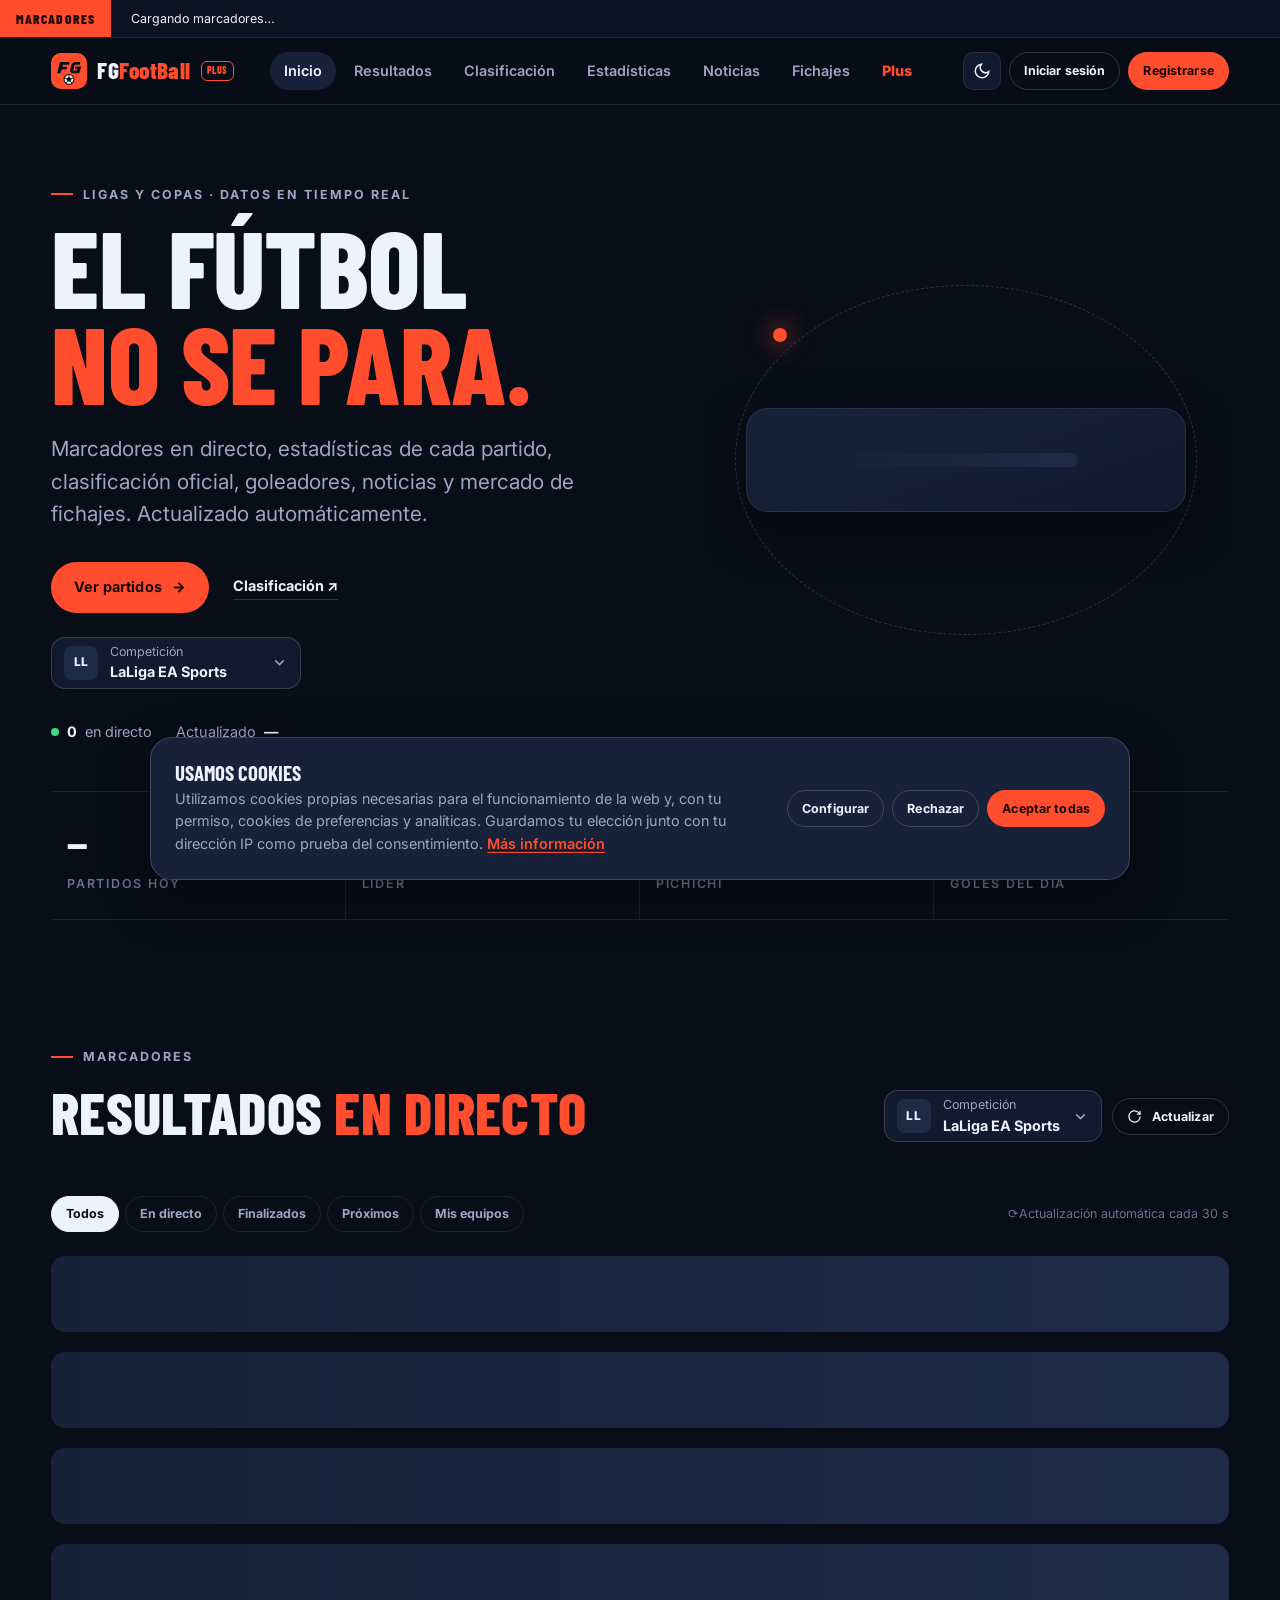
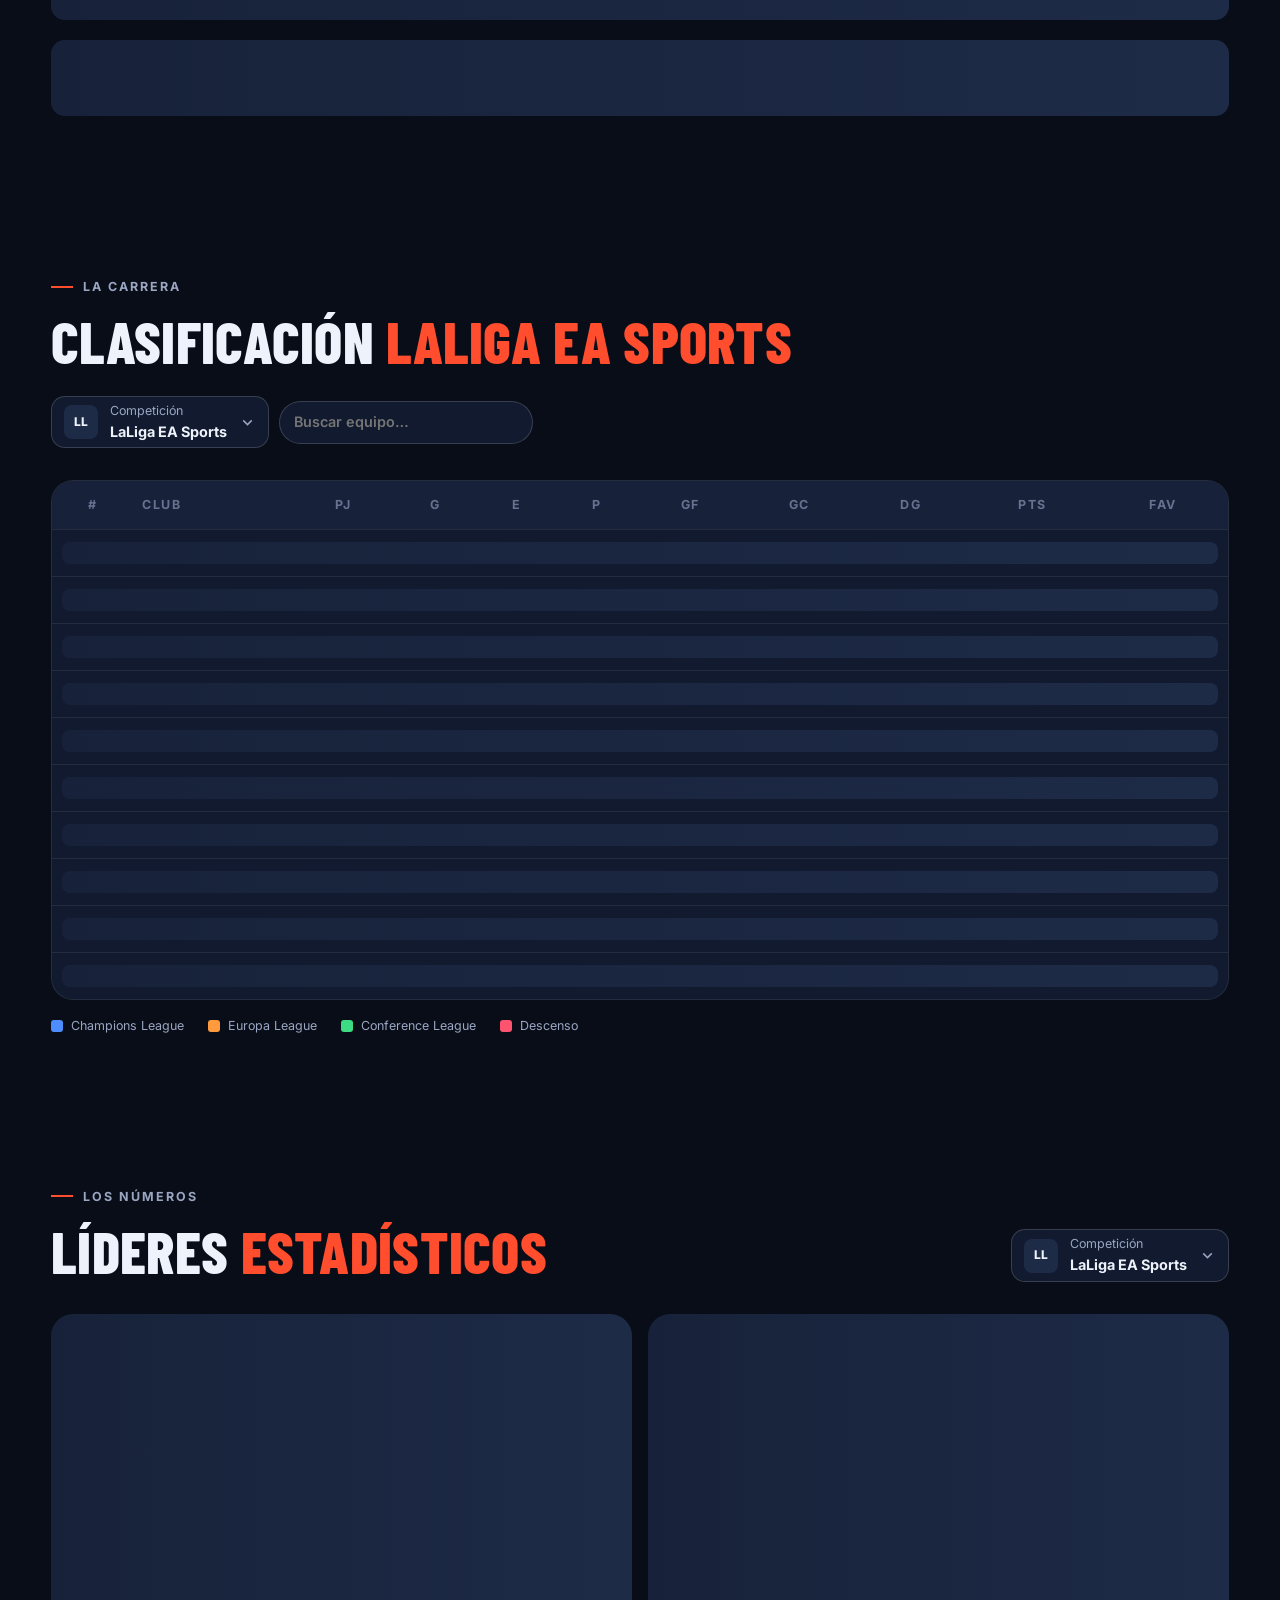
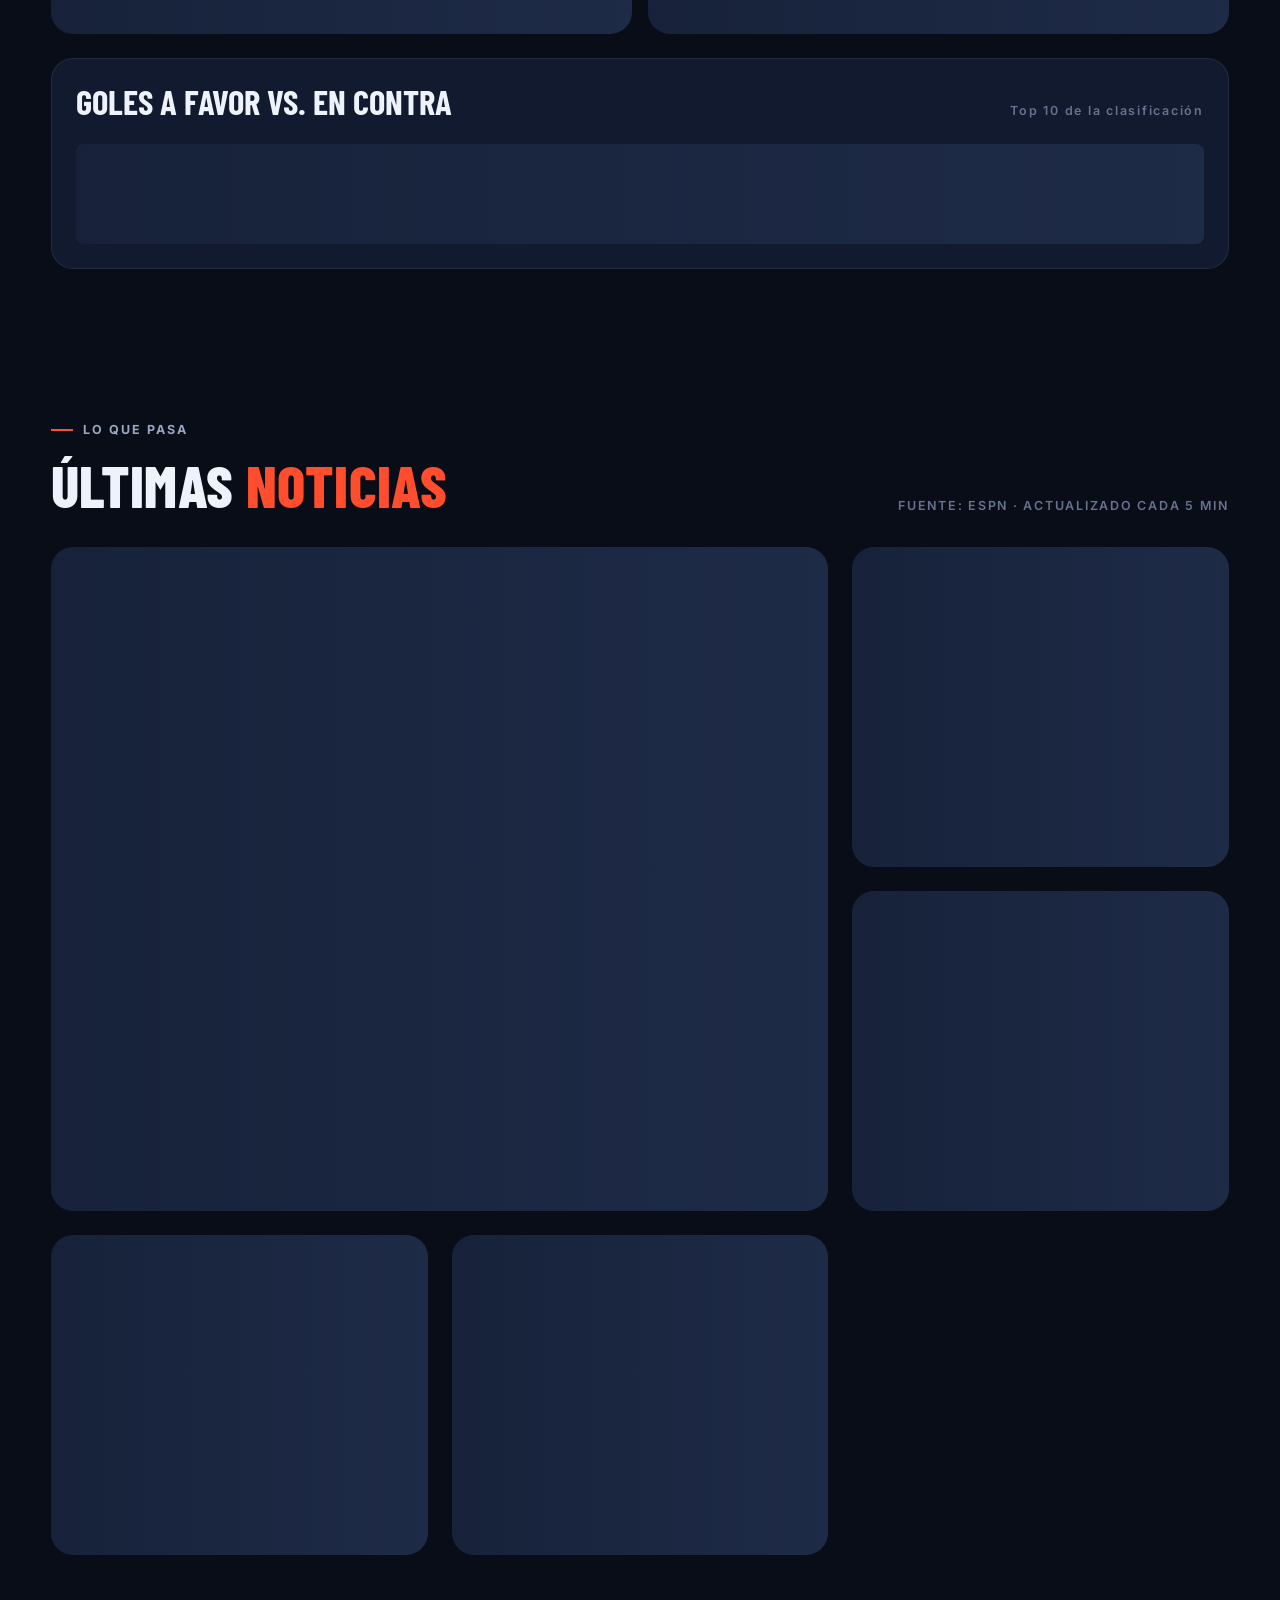
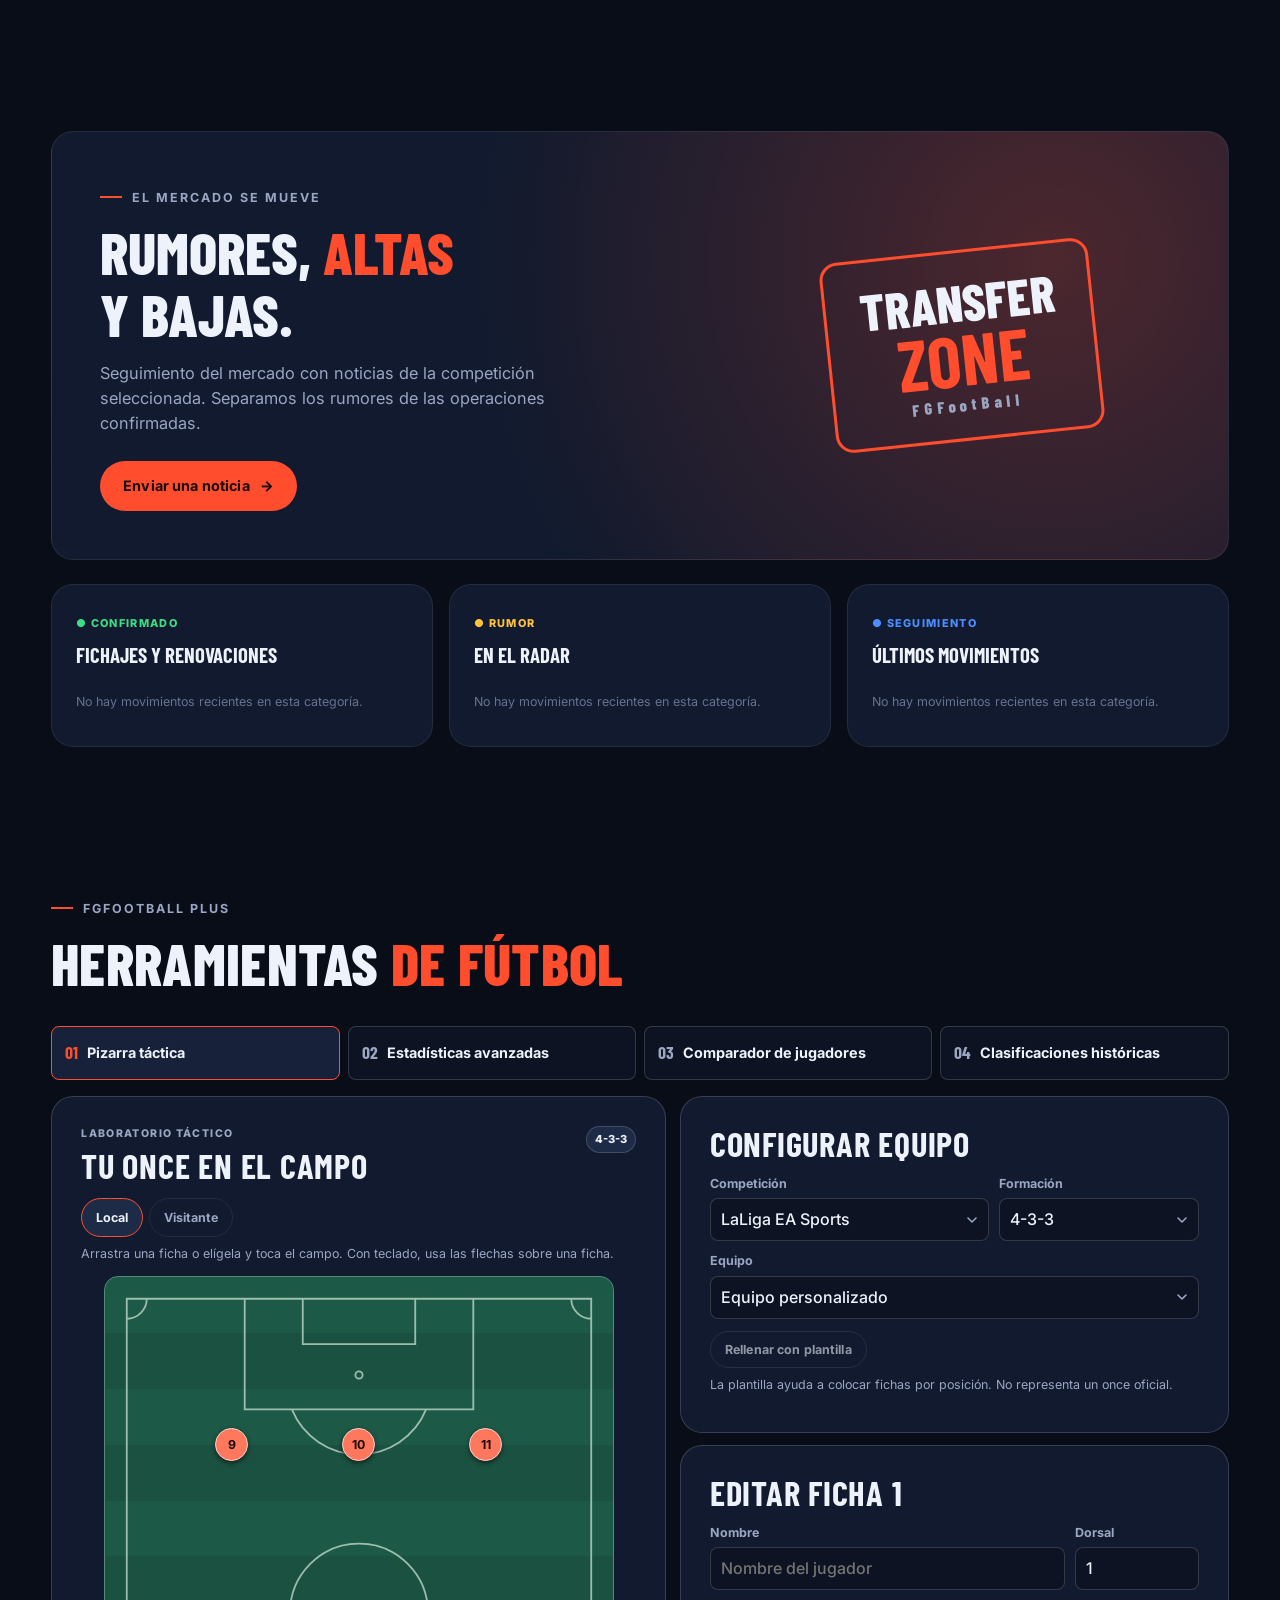
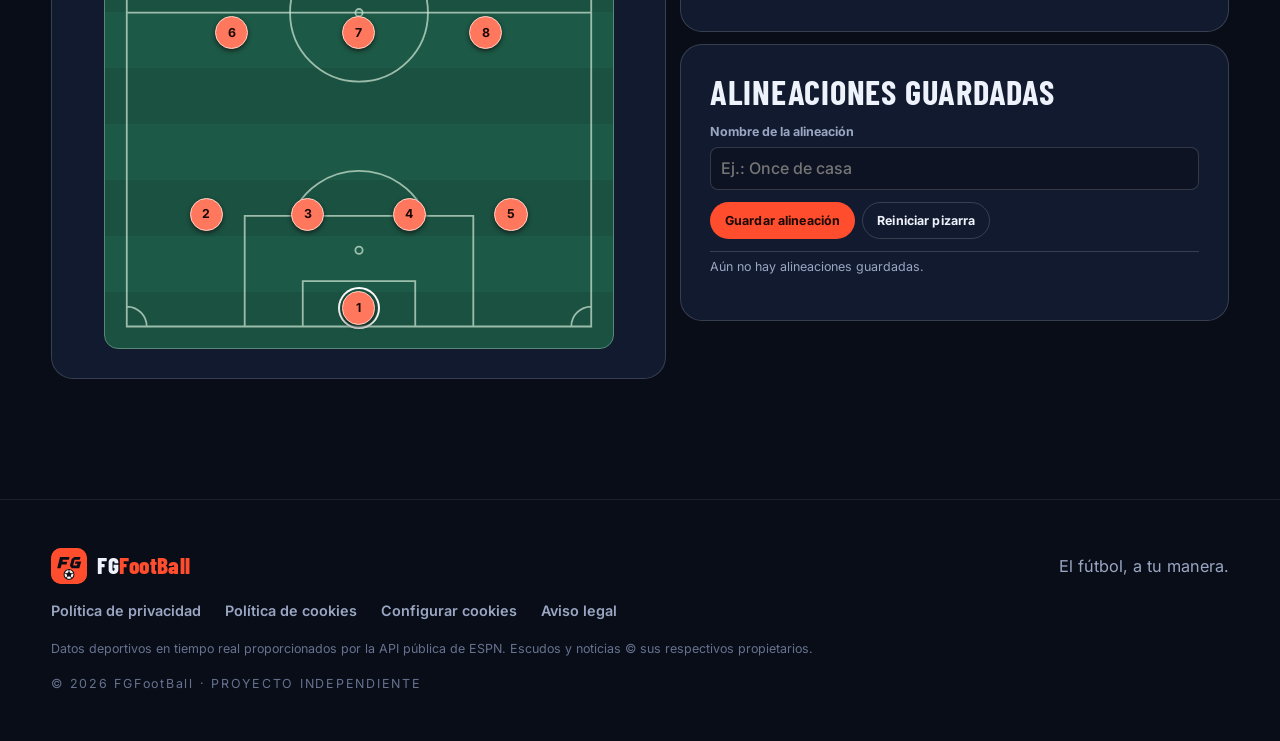
==== index.html @ 45f99051 "Add files via upload" ====
<!DOCTYPE html>
<html lang="es" data-theme="dark">
<head>
  <meta charset="utf-8">
  <meta name="viewport" content="width=device-width, initial-scale=1">
  <meta name="theme-color" content="#090d18">
  <title>FGFootBall Plus | Fútbol en directo</title>
  <meta name="description" content="FGFootBall: resultados, clasificaciones, estadísticas, noticias y fichajes de las principales competiciones de fútbol.">
  <link rel="icon" type="image/svg+xml" href="fgfootball.svg">
  <link rel="preconnect" href="https://fonts.googleapis.com">
  <link rel="preconnect" href="https://fonts.gstatic.com" crossorigin>
  <link href="https://fonts.googleapis.com/css2?family=Barlow+Condensed:wght@600;700;800&family=Inter:wght@400;500;600;700;800&display=swap" rel="stylesheet">
  <link rel="stylesheet" href="css/styles.css">
  <link rel="stylesheet" href="css/plus.css">
</head>
<body>
  <a class="skip-link" href="#contenido">Saltar al contenido</a>

  <!-- Ticker de partidos en directo -->
  <div class="ticker" id="ticker" aria-label="Marcadores en directo">
    <div class="ticker-label"><span class="live-dot" id="tickerDot" hidden></span><span id="tickerStatus">MARCADORES</span></div>
    <div class="ticker-track" id="tickerTrack"><span class="ticker-empty">Cargando marcadores…</span></div>
  </div>

  <header class="header" id="header">
    <a class="brand" href="#inicio" aria-label="FGFootBall Plus: inicio">
      <img class="brand-mark" src="fgfootball.svg" width="36" height="36" alt=""><span class="brand-word">FG<span>FootBall</span></span><span class="plus-badge">Plus</span>
    </a>
    <nav id="nav" class="nav" aria-label="Principal">
      <a class="active" href="#inicio">Inicio</a>
      <a href="#resultados">Resultados</a>
      <a href="#clasificacion">Clasificación</a>
      <a href="#estadisticas">Estadísticas</a>
      <a href="#noticias">Noticias</a>
      <a href="#fichajes">Fichajes</a>
      <a href="#plus" class="plus-nav">Plus</a>
    </nav>
    <div class="header-actions">
      <button class="icon-btn" id="themeToggle" aria-label="Cambiar tema" title="Cambiar tema">
        <svg viewBox="0 0 24 24" width="18" height="18" fill="none" stroke="currentColor" stroke-width="2"><path d="M21 12.8A9 9 0 1 1 11.2 3a7 7 0 0 0 9.8 9.8z"/></svg>
      </button>
      <div class="auth-slot" id="authSlot">
        <button class="btn ghost small" data-open="login">Iniciar sesión</button>
        <button class="btn primary small" data-open="register">Registrarse</button>
      </div>
      <button class="menu-toggle icon-btn" id="menuToggle" aria-label="Abrir menú" aria-expanded="false">
        <svg viewBox="0 0 24 24" width="20" height="20" fill="none" stroke="currentColor" stroke-width="2"><path d="M3 6h18M3 12h18M3 18h18"/></svg>
      </button>
    </div>
  </header>

  <main id="contenido">
    <!-- HERO -->
    <section class="hero" id="inicio">
      <div class="hero-copy">
        <div class="eyebrow"><i></i> LIGAS Y COPAS · DATOS EN TIEMPO REAL</div>
        <h1>EL FÚTBOL<br><em>NO SE PARA.</em></h1>
        <p>Marcadores en directo, estadísticas de cada partido, clasificación oficial, goleadores, noticias y mercado de fichajes. Actualizado automáticamente.</p>
        <div class="hero-actions">
          <a class="btn primary" href="#resultados">Ver partidos <b>→</b></a>
          <a class="text-link" href="#clasificacion">Clasificación <span>↗</span></a>
        </div>
        <button type="button" class="fg-choice fg-choice-hero" data-competition-picker aria-haspopup="dialog" aria-controls="fgPicker">Cambiar competición</button>
        <div class="hero-meta" id="heroMeta">
          <span><span class="live-dot"></span> <b id="liveCount">0</b> en directo</span>
          <span>Actualizado <b id="lastUpdate">—</b></span>
        </div>
      </div>
      <div class="hero-visual" id="heroMatch" aria-live="polite">
        <div class="hero-orbit"></div>
        <div class="hero-card skeleton-block">
          <div class="sk sk-line w40"></div>
          <div class="sk sk-circle"></div>
          <div class="sk sk-line w60"></div>
        </div>
      </div>
      <div class="hero-stats">
        <div><strong id="kpiMatches">—</strong><span>PARTIDOS HOY</span></div>
        <div><strong id="kpiLeader">—</strong><span>LÍDER</span></div>
        <div><strong id="kpiScorer">—</strong><span>PICHICHI</span></div>
        <div><strong id="kpiGoals">—</strong><span>GOLES DEL DÍA</span></div>
      </div>
    </section>

    <!-- RESULTADOS -->
    <section class="section" id="resultados">
      <div class="section-head">
        <div>
          <div class="eyebrow"><i></i> MARCADORES</div>
          <h2>RESULTADOS <em>EN DIRECTO</em></h2>
        </div>
        <div class="section-tools">
          <button type="button" class="fg-choice" data-competition-picker aria-haspopup="dialog" aria-controls="fgPicker">Cambiar competición</button>
          <button class="btn ghost small" id="refreshBtn" aria-label="Actualizar ahora">
            <svg viewBox="0 0 24 24" width="15" height="15" fill="none" stroke="currentColor" stroke-width="2"><path d="M21 12a9 9 0 1 1-3-6.7L21 8"/><path d="M21 3v5h-5"/></svg>
            Actualizar
          </button>
        </div>
      </div>

      <div class="date-strip" id="dateStrip" role="tablist" aria-label="Fechas"></div>

      <div class="filter-row">
        <div class="chips" id="statusChips" role="group" aria-label="Filtrar por estado">
          <button class="chip active" data-filter="all">Todos</button>
          <button class="chip" data-filter="in">En directo</button>
          <button class="chip" data-filter="post">Finalizados</button>
          <button class="chip" data-filter="pre">Próximos</button>
          <button class="chip" data-filter="fav">Mis equipos</button>
        </div>
        <span class="refresh-note" id="refreshNote">Actualización automática cada 30 s</span>
      </div>

      <div class="score-list" id="scoreList" aria-live="polite"></div>
    </section>

    <!-- CLASIFICACIÓN -->
    <section class="section table-section" id="clasificacion">
      <div class="section-head">
        <div>
          <div class="eyebrow"><i></i> LA CARRERA</div>
          <h2><span id="standingsKind">CLASIFICACIÓN</span> <em id="standingsTitle">LALIGA</em></h2>
        </div>
        <div class="section-tools">
          <button type="button" class="fg-choice" data-competition-picker aria-haspopup="dialog" aria-controls="fgPicker">Cambiar competición</button>
          <input class="search-input" id="teamSearch" type="search" placeholder="Buscar equipo…" aria-label="Buscar equipo">
        </div>
      </div>
      <div class="table-wrap" id="standingsWrap">
        <table class="standings" id="standingsTable">
          <thead>
            <tr>
              <th data-sort="rank">#</th>
              <th class="left">CLUB</th>
              <th data-sort="gamesPlayed">PJ</th>
              <th data-sort="wins">G</th>
              <th data-sort="ties">E</th>
              <th data-sort="losses">P</th>
              <th data-sort="pointsFor" class="hide-sm">GF</th>
              <th data-sort="pointsAgainst" class="hide-sm">GC</th>
              <th data-sort="pointDifferential">DG</th>
              <th data-sort="points">PTS</th>
              <th class="hide-sm">FAV</th>
            </tr>
          </thead>
          <tbody id="standingsBody"></tbody>
        </table>
      </div>
      <div id="cupRounds" class="fg-rounds" hidden></div>
      <div class="legend" id="standingsLegend">
        <span><i class="zone-ucl"></i> Champions League</span>
        <span><i class="zone-uel"></i> Europa League</span>
        <span><i class="zone-uecl"></i> Conference League</span>
        <span><i class="zone-rel"></i> Descenso</span>
      </div>
    </section>

    <!-- ESTADÍSTICAS -->
    <section class="section" id="estadisticas">
      <div class="section-head">
        <div>
          <div class="eyebrow"><i></i> LOS NÚMEROS</div>
          <h2>LÍDERES <em>ESTADÍSTICOS</em></h2>
        </div>
        <button type="button" class="fg-choice" data-competition-picker aria-haspopup="dialog" aria-controls="fgPicker">Cambiar competición</button>
      </div>
      <div class="leaders-grid" id="leadersGrid"></div>
      <div class="chart-card">
        <div class="chart-head">
          <h3>Goles a favor vs. en contra</h3>
          <span class="section-note" id="chartNote">TOP 10 DE LA CLASIFICACIÓN</span>
        </div>
        <div class="bar-chart" id="goalsChart"></div>
      </div>
    </section>

    <!-- NOTICIAS -->
    <section class="section" id="noticias">
      <div class="section-head">
        <div>
          <div class="eyebrow"><i></i> LO QUE PASA</div>
          <h2>ÚLTIMAS <em>NOTICIAS</em></h2>
        </div>
        <span class="section-note">FUENTE: ESPN · ACTUALIZADO CADA 5 MIN</span>
      </div>
      <div class="news-grid" id="newsGrid"></div>
      <div class="center"><button class="btn ghost" id="moreNews">Cargar más noticias</button></div>
    </section>

    <!-- FICHAJES -->
    <section class="section transfers-section" id="fichajes">
      <div class="transfer-panel">
        <div>
          <div class="eyebrow"><i></i> EL MERCADO SE MUEVE</div>
          <h2>RUMORES, <em>ALTAS</em><br>Y BAJAS.</h2>
          <p>Seguimiento del mercado con noticias de la competición seleccionada. Separamos los rumores de las operaciones confirmadas.</p>
          <button class="btn primary" id="sendTipBtn">Enviar una noticia <b>→</b></button>
        </div>
        <div class="transfer-stamp">TRANSFER<br><strong>ZONE</strong><span>FGFootBall</span></div>
      </div>
      <div class="transfer-columns">
        <div><span class="tag confirmed">● CONFIRMADO</span><h3>Fichajes y renovaciones</h3><ul class="transfer-list" id="tConfirmed"></ul></div>
        <div><span class="tag rumour">● RUMOR</span><h3>En el radar</h3><ul class="transfer-list" id="tRumour"></ul></div>
        <div><span class="tag info">● SEGUIMIENTO</span><h3>Últimos movimientos</h3><ul class="transfer-list" id="tInfo"></ul></div>
      </div>
    </section>
    <section class="section" id="plus" aria-labelledby="plusTitle">
      <div class="section-head">
        <div><div class="eyebrow"><i></i> FGFOOTBALL PLUS</div><h2 id="plusTitle">HERRAMIENTAS <em>DE FÚTBOL</em></h2></div>
      </div>
      <div class="plus-tabs" role="tablist" aria-label="Herramientas Plus">
        <button type="button" class="plus-tab" id="plus-tab-board" role="tab" aria-selected="true" aria-controls="plus-board"><span aria-hidden="true">01</span>Pizarra táctica</button>
        <button type="button" class="plus-tab" id="plus-tab-stats" role="tab" aria-selected="false" aria-controls="plus-stats" tabindex="-1"><span aria-hidden="true">02</span>Estadísticas avanzadas</button>
        <button type="button" class="plus-tab" id="plus-tab-compare" role="tab" aria-selected="false" aria-controls="plus-compare" tabindex="-1"><span aria-hidden="true">03</span>Comparador de jugadores</button>
        <button type="button" class="plus-tab" id="plus-tab-history" role="tab" aria-selected="false" aria-controls="plus-history" tabindex="-1"><span aria-hidden="true">04</span>Clasificaciones históricas</button>
      </div>
      <div class="plus-panel" id="plus-board" role="tabpanel" aria-labelledby="plus-tab-board"></div>
      <div class="plus-panel" id="plus-stats" role="tabpanel" aria-labelledby="plus-tab-stats" hidden></div>
      <div class="plus-panel" id="plus-compare" role="tabpanel" aria-labelledby="plus-tab-compare" hidden></div>
      <div class="plus-panel" id="plus-history" role="tabpanel" aria-labelledby="plus-tab-history" hidden></div>
    </section>
  </main>

  <footer class="footer">
    <div class="footer-top">
      <a class="brand" href="#inicio" aria-label="FGFootBall inicio"><img class="brand-mark" src="fgfootball.svg" width="36" height="36" alt=""><span class="brand-word">FG<span>FootBall</span></span></a>
      <p>El fútbol, a tu manera.</p>
    </div>
    <div class="footer-links">
      <button class="link-btn" data-open="privacy">Política de privacidad</button>
      <button class="link-btn" data-open="cookiePolicy">Política de cookies</button>
      <button class="link-btn" id="cookieSettingsLink">Configurar cookies</button>
      <button class="link-btn" data-open="legal">Aviso legal</button>
    </div>
    <p class="data-credit">Datos deportivos en tiempo real proporcionados por la API pública de ESPN. Escudos y noticias © sus respectivos propietarios.</p>
    <span class="copyright">© <span id="year">2026</span> FGFootBall · PROYECTO INDEPENDIENTE</span>
  </footer>

  <!-- ===================== MODALES ===================== -->
  <div class="overlay" id="overlay" hidden></div>

  <!-- Iniciar sesión -->
  <dialog class="modal" id="modal-login" aria-labelledby="loginTitle">
    <button class="modal-close" data-close aria-label="Cerrar">×</button>
    <div class="modal-head">
      <img class="brand-mark" src="fgfootball.svg" width="36" height="36" alt="">
      <h2 id="loginTitle">Bienvenido de nuevo</h2>
      <p>Inicia sesión para guardar tus equipos favoritos y recibir avisos de goles.</p>
    </div>
    <form id="loginForm" class="form" novalidate>
      <label class="field">
        <span>Correo electrónico</span>
        <input type="email" name="email" autocomplete="email" required placeholder="tu@correo.com">
        <small class="err"></small>
      </label>
      <label class="field">
        <span>Contraseña</span>
        <div class="pw-wrap">
          <input type="password" name="password" autocomplete="current-password" required placeholder="••••••••">
          <button type="button" class="pw-toggle" aria-label="Mostrar contraseña">Ver</button>
        </div>
        <small class="err"></small>
      </label>
      <div class="form-row">
        <label class="check"><input type="checkbox" name="remember" checked> Recordarme</label>
        <button type="button" class="link-btn" data-open="forgot">¿Olvidaste tu contraseña?</button>
      </div>
      <p class="form-error" role="alert"></p>
      <button class="btn primary block" type="submit">Iniciar sesión <b>→</b></button>
      <p class="switch">¿No tienes cuenta? <button type="button" class="link-btn" data-open="register">Regístrate gratis</button></p>
    </form>
  </dialog>

  <!-- Registro -->
  <dialog class="modal" id="modal-register" aria-labelledby="registerTitle">
    <button class="modal-close" data-close aria-label="Cerrar">×</button>
    <div class="modal-head">
      <img class="brand-mark" src="fgfootball.svg" width="36" height="36" alt="">
      <h2 id="registerTitle">Crea tu cuenta</h2>
      <p>Únete a FGFootBall en menos de un minuto.</p>
    </div>
    <form id="registerForm" class="form" novalidate>
      <div class="grid-2">
        <label class="field">
          <span>Nombre</span>
          <input type="text" name="name" autocomplete="given-name" required minlength="2" placeholder="Tu nombre">
          <small class="err"></small>
        </label>
        <label class="field">
          <span>Usuario</span>
          <input type="text" name="username" autocomplete="username" required pattern="[a-zA-Z0-9_]{3,20}" placeholder="aficion_9">
          <small class="err"></small>
        </label>
      </div>
      <label class="field">
        <span>Correo electrónico</span>
        <input type="email" name="email" autocomplete="email" required placeholder="tu@correo.com">
        <small class="err"></small>
      </label>
      <label class="field">
        <span>Contraseña</span>
        <div class="pw-wrap">
          <input type="password" name="password" autocomplete="new-password" required minlength="8" placeholder="Mínimo 8 caracteres">
          <button type="button" class="pw-toggle" aria-label="Mostrar contraseña">Ver</button>
        </div>
        <div class="pw-meter" aria-hidden="true"><i></i></div>
        <small class="pw-hint">Usa mayúsculas, números y símbolos.</small>
        <small class="err"></small>
      </label>
      <label class="field">
        <span>Repetir contraseña</span>
        <input type="password" name="password2" autocomplete="new-password" required placeholder="Repite la contraseña">
        <small class="err"></small>
      </label>
      <button type="button" id="registerTeam" class="fg-choice fg-team-choice" data-team-picker aria-haspopup="dialog" aria-controls="fgPicker">Elegir equipo favorito</button>
      <input type="hidden" name="team">
      <input type="hidden" name="teamLeague">
      <label class="check"><input type="checkbox" name="terms" required> Acepto el <button type="button" class="link-btn" data-open="legal">aviso legal</button> y la <button type="button" class="link-btn" data-open="privacy">política de privacidad</button></label>
      <label class="check"><input type="checkbox" name="newsletter"> Quiero recibir el boletín semanal</label>
      <p class="form-error" role="alert"></p>
      <button class="btn primary block" type="submit">Crear cuenta <b>→</b></button>
      <p class="switch">¿Ya tienes cuenta? <button type="button" class="link-btn" data-open="login">Inicia sesión</button></p>
    </form>
  </dialog>

  <!-- Recuperar contraseña -->
  <dialog class="modal" id="modal-forgot" aria-labelledby="forgotTitle">
    <button class="modal-close" data-close aria-label="Cerrar">×</button>
    <div class="modal-head">
      <h2 id="forgotTitle">Restablecer contraseña</h2>
      <p>Introduce tu correo y tu usuario para crear una nueva contraseña.</p>
    </div>
    <form id="forgotForm" class="form" novalidate>
      <label class="field"><span>Correo electrónico</span><input type="email" name="email" required><small class="err"></small></label>
      <label class="field"><span>Usuario</span><input type="text" name="username" required><small class="err"></small></label>
      <label class="field"><span>Nueva contraseña</span><input type="password" name="password" required minlength="8"><small class="err"></small></label>
      <p class="form-error" role="alert"></p>
      <button class="btn primary block" type="submit">Guardar nueva contraseña</button>
    </form>
  </dialog>

  <!-- Perfil -->
  <dialog class="modal" id="modal-profile" aria-labelledby="profileTitle">
    <button class="modal-close" data-close aria-label="Cerrar">×</button>
    <div class="modal-head">
      <div class="avatar big" id="profileAvatar">F</div>
      <h2 id="profileTitle">Mi perfil</h2>
      <p id="profileSince"></p>
    </div>
    <form id="profileForm" class="form" novalidate>
      <label class="field"><span>Nombre</span><input type="text" name="name" required minlength="2"><small class="err"></small></label>
      <button type="button" id="profileTeam" class="fg-choice fg-team-choice" data-team-picker aria-haspopup="dialog" aria-controls="fgPicker">Elegir equipo favorito</button>
      <input type="hidden" name="team">
      <input type="hidden" name="teamLeague">
      <label class="check"><input type="checkbox" name="notify"> Avisarme de los goles de mis equipos (notificaciones del navegador)</label>
      <label class="check"><input type="checkbox" name="newsletter"> Boletín semanal</label>
      <div class="fav-list" id="favList"></div>
      <p class="form-error" role="alert"></p>
      <div class="grid-2">
        <button class="btn primary block" type="submit">Guardar cambios</button>
        <button class="btn ghost block" type="button" id="logoutBtn">Cerrar sesión</button>
      </div>
      <button class="link-btn danger" type="button" id="deleteAccountBtn">Eliminar mi cuenta</button>
    </form>
  </dialog>

  <!-- Detalle del partido -->
  <dialog class="modal wide" id="modal-match" aria-labelledby="matchTitle">
    <button class="modal-close" data-close aria-label="Cerrar">×</button>
    <div id="matchContent"><div class="loader"></div></div>
  </dialog>

  <!-- Enviar noticia -->
  <dialog class="modal" id="modal-tip" aria-labelledby="tipTitle">
    <button class="modal-close" data-close aria-label="Cerrar">×</button>
    <div class="modal-head"><h2 id="tipTitle">Enviar una noticia</h2><p>¿Sabes algo del mercado? Cuéntanoslo.</p></div>
    <form id="tipForm" class="form" novalidate>
      <label class="field"><span>Titular</span><input type="text" name="title" required minlength="8" maxlength="120"><small class="err"></small></label>
      <label class="field"><span>Tipo</span>
        <select name="kind"><option value="rumor">Rumor</option><option value="confirmado">Confirmado</option><option value="renovacion">Renovación</option></select>
      </label>
      <label class="field"><span>Detalles y fuente</span><textarea name="body" rows="4" required minlength="20" maxlength="1000"></textarea><small class="err"></small></label>
      <p class="form-error" role="alert"></p>
      <button class="btn primary block" type="submit">Enviar <b>→</b></button>
    </form>
  </dialog>

  <!-- Configuración de cookies -->
  <dialog class="modal" id="modal-cookies" aria-labelledby="cookiesTitle">
    <button class="modal-close" data-close aria-label="Cerrar">×</button>
    <div class="modal-head"><h2 id="cookiesTitle">Preferencias de cookies</h2><p>Elige qué tipos de cookies y almacenamiento local nos permites usar. Puedes cambiarlo cuando quieras.</p></div>
    <form id="cookieForm" class="form">
      <div class="cookie-cat">
        <div><h4>Necesarias</h4><p>Imprescindibles para iniciar sesión, recordar tu consentimiento y la seguridad. No se pueden desactivar.</p></div>
        <label class="switch-toggle"><input type="checkbox" checked disabled><span></span></label>
      </div>
      <div class="cookie-cat">
        <div><h4>Preferencias</h4><p>Recuerdan el tema, la competición elegida y tus filtros.</p></div>
        <label class="switch-toggle"><input type="checkbox" name="preferences"><span></span></label>
      </div>
      <div class="cookie-cat">
        <div><h4>Analíticas</h4><p>Nos ayudan a entender cómo se usa la web de forma anónima.</p></div>
        <label class="switch-toggle"><input type="checkbox" name="analytics"><span></span></label>
      </div>
      <div class="cookie-cat">
        <div><h4>Marketing</h4><p>Permiten mostrar contenido y ofertas personalizadas.</p></div>
        <label class="switch-toggle"><input type="checkbox" name="marketing"><span></span></label>
      </div>
      <div class="grid-2">
        <button class="btn ghost block" type="button" id="cookieRejectAll">Rechazar opcionales</button>
        <button class="btn primary block" type="submit">Guardar preferencias</button>
      </div>
    </form>
  </dialog>

  <!-- Textos legales -->
  <dialog class="modal" id="modal-cookiePolicy" aria-labelledby="cpTitle">
    <button class="modal-close" data-close aria-label="Cerrar">×</button>
    <div class="legal-text">
      <h2 id="cpTitle">Política de cookies</h2>
      <p>FGFootBall utiliza cookies y tecnologías de almacenamiento local (localStorage y sessionStorage) para que la web funcione y, si lo autorizas, para recordar tus preferencias y analizar el uso.</p>
      <h4>Tipos que usamos</h4>
      <ul>
        <li><b>ff_consent</b> (necesaria): guarda tus preferencias de cookies durante 12 meses.</li>
        <li><b>ff_session</b> (necesaria): mantiene tu sesión iniciada.</li>
        <li><b>ff_users</b> (necesaria): datos de tu cuenta guardados en tu navegador.</li>
        <li><b>ff_prefs</b> (preferencias): tema visual, competición y filtros.</li>
        <li><b>ff_analytics</b> (analíticas): contador anónimo de visitas por sección.</li>
      </ul>
      <h4>Registro de tu consentimiento</h4>
      <p>Cuando aceptas, rechazas o configuras las cookies, guardamos en nuestro servidor un registro con la fecha y hora, tu elección, tu dirección IP, el navegador utilizado y un identificador anónimo. Lo hacemos para poder demostrar que nos diste (o negaste) tu consentimiento, como exige el art. 7.1 del RGPD. El registro se conserva durante 3 años y no se usa para ninguna otra finalidad.</p>
      <h4>Cómo gestionarlas</h4>
      <p>Puedes cambiar tu elección en cualquier momento desde «Configurar cookies» en el pie de página o borrar los datos desde la configuración de tu navegador.</p>
      <p>Base legal: art. 22.2 de la LSSI-CE y Reglamento (UE) 2016/679 (RGPD).</p>
    </div>
  </dialog>

  <dialog class="modal" id="modal-privacy" aria-labelledby="prTitle">
    <button class="modal-close" data-close aria-label="Cerrar">×</button>
    <div class="legal-text">
      <h2 id="prTitle">Política de privacidad</h2>
      <p><b>Responsable:</b> FGFootBall, proyecto independiente.</p>
      <p><b>Datos que tratamos:</b> nombre, usuario, correo electrónico, equipo favorito y preferencias. La contraseña nunca se guarda en claro: se almacena un hash PBKDF2-SHA256 con sal aleatoria.</p>
      <p><b>Registro de cookies:</b> al responder al aviso de cookies guardamos tu dirección IP, la fecha, tu elección y tu navegador en nuestro servidor, como prueba del consentimiento (base legal: obligación legal, art. 6.1.c y 7.1 RGPD). Plazo de conservación: 3 años. Puedes pedir su supresión escribiéndonos.</p>
      <p><b>Dónde se guardan las cuentas:</b> en esta versión, las cuentas se guardan únicamente en el almacenamiento local de tu navegador. No se envían a ningún servidor.</p>
      <p><b>Finalidad:</b> permitirte guardar favoritos, personalizar la web y enviar noticias.</p>
      <p><b>Derechos:</b> puedes acceder, rectificar o eliminar tus datos en cualquier momento desde «Mi perfil» → «Eliminar mi cuenta».</p>
    </div>
  </dialog>

  <dialog class="modal" id="modal-legal" aria-labelledby="lgTitle">
    <button class="modal-close" data-close aria-label="Cerrar">×</button>
    <div class="legal-text">
      <h2 id="lgTitle">Aviso legal</h2>
      <p>FGFootBall es un proyecto independiente sin relación oficial con LaLiga, la RFEF, la UEFA ni ningún club.</p>
      <p>Los datos deportivos proceden de la API pública de ESPN y pueden presentar retrasos. Las noticias enlazan a su fuente original.</p>
      <p>Los nombres, escudos y marcas pertenecen a sus respectivos propietarios y se muestran con fines informativos.</p>
    </div>
  </dialog>

  <dialog class="modal fg-picker" id="fgPicker" aria-labelledby="fgPickerTitle" aria-describedby="fgPickerHint">
    <div class="fg-picker-inner">
      <div class="fg-picker-head">
        <div class="eyebrow"><i></i> FGFootBall</div>
        <button class="modal-close" id="fgPickerClose" type="button" aria-label="Cerrar selector">×</button>
        <h2 id="fgPickerTitle">Elige competición</h2>
        <p id="fgPickerHint"></p>
        <button type="button" class="fg-picker-back" id="fgPickerBack" hidden>‹ Ver competiciones</button>
      </div>
      <label class="fg-picker-search">
        <svg aria-hidden="true" width="18" height="18" viewBox="0 0 24 24" fill="none" stroke="currentColor" stroke-width="2"><circle cx="11" cy="11" r="6"/><path d="m16 16 4 4"/></svg>
        <input type="search" id="fgPickerSearch" autocomplete="off" aria-label="Buscar competición" placeholder="Buscar competición…">
      </label>
      <div id="fgPickerOptions" class="fg-picker-options"></div>
    </div>
  </dialog>

  <!-- Banner de cookies -->
  <div class="cookie-banner" id="cookieBanner" role="dialog" aria-live="polite" aria-label="Aviso de cookies" hidden>
    <div class="cookie-text">
      <h3>Usamos cookies</h3>
      <p>Utilizamos cookies propias necesarias para el funcionamiento de la web y, con tu permiso, cookies de preferencias y analíticas. Guardamos tu elección junto con tu dirección IP como prueba del consentimiento. <button class="link-btn" data-open="cookiePolicy">Más información</button></p>
    </div>
    <div class="cookie-actions">
      <button class="btn ghost small" id="cookieConfigure">Configurar</button>
      <button class="btn ghost small" id="cookieReject">Rechazar</button>
      <button class="btn primary small" id="cookieAccept">Aceptar todas</button>
    </div>
  </div>

  <!-- Toasts -->
  <div class="toasts" id="toasts" aria-live="assertive"></div>

  <script>
    // URL del servidor que guarda los consentimientos (con IP) en un documento Word.
    // En GitHub Pages sustitúyelo por la dirección donde publiques server/consent_server.py,
    // por ejemplo: 'https://ferfootball-consent.onrender.com'
    window.FF_CONFIG = { consentApi: 'port/8000' };
  </script>
  <script src="js/utils.js"></script>
  <script src="js/competitions.js"></script>
  <script src="js/cookies.js"></script>
  <script src="js/auth.js"></script>
  <script src="js/api.js"></script>
  <script src="js/render.js"></script>
  <script src="js/app.js"></script>
  <script src="js/plus-api.js"></script>
  <script src="js/plus-board.js"></script>
  <script src="js/plus.js"></script>
<script data-pplx-inline-edit>
(function () {
  if (window === window.top) return;

  const allowedParentOrigins = ["https://www.perplexity.ai","https://perplexity.ai","https://testing.perplexity.ai","https://staging.perplexity.ai","https://*.preview.i.perplexity.ai","http://perplexity.localhost","http://localhost:1420","http://127.0.0.1:1420","http://localhost:3000","http://127.0.0.1:3000","http://localhost:5173","http://127.0.0.1:5173"];
  const MAX_FONT_BYTES = 500 * 1024;
  const MAX_TOTAL_FONT_BYTES = 2 * 1024 * 1024;
  const DEFAULT_LINE_HEIGHT = 16;
  let scrollForwarding = false;
  let scrollRaf = 0;
  let trustedTopOrigin = null;

  // Allow entries like "https://*.preview.i.perplexity.ai" — the wildcard
  // matches a single DNS label (no dots), so "https://*.foo" cannot stretch
  // across multiple labels.
  function matchesAllowedOrigin(origin) {
    if (!origin) return false;
    for (const entry of allowedParentOrigins) {
      if (!entry.includes("*")) {
        if (entry === origin) return true;
        continue;
      }
      const pattern = new RegExp(
        "^" +
          entry.replace(/[.+?^${}()|[\]\\]/g, "\\$&").replace(/\*/g, "[^.]+") +
          "$",
      );
      if (pattern.test(origin)) return true;
    }
    return false;
  }

  // Trust decision: when the sender is same-origin-visible (event.origin is a
  // real origin like https://www.perplexity.ai) we trust event.origin directly.
  // When event.origin is "null" (opaque broker srcdoc), we fall back to the
  // broker's stamped `parentOrigin` to identify the top window. The fallback
  // is claim-only — we rely on the browser's native `targetOrigin` enforcement
  // on the response path (see postToTrustedTop) to ensure replies can't be
  // delivered to anyone but the actual top window of that claimed origin.
  function getTrustedParentOrigin(event) {
    const forwardedParentOrigin =
      typeof event.data.parentOrigin === "string" ? event.data.parentOrigin : null;
    const parentOrigin = event.origin === "null" ? forwardedParentOrigin : event.origin;
    return matchesAllowedOrigin(parentOrigin) ? parentOrigin : null;
  }

  // All responses go to window.top with targetOrigin = the allowlisted origin.
  // An attacker that iframes us inside their own null-origin broker can claim
  // any parentOrigin they like, but the browser will drop the reply whenever
  // the real top's origin doesn't match — so the screenshot never leaves.
  function postToTrustedTop(message) {
    if (!trustedTopOrigin) return;
    try {
      window.top.postMessage(message, trustedTopOrigin);
    } catch (_error) {}
  }

  const PICK_CAPABILITIES = ["pick"];
  const PICK_CHAIN_LENGTH = 4;
  const PICK_MAX_TEXT_CHARS = 120;
  const PICK_MAX_HTML_CHARS = 300;

  function truncate(value, maxChars) {
    return value.length > maxChars ? value.slice(0, maxChars - 1) + "…" : value;
  }

  function isPickableElement(element) {
    return (
      element instanceof Element &&
      element !== document.documentElement &&
      element !== document.body
    );
  }

  function resolvePickTarget(x, y) {
    if (!Number.isFinite(x) || !Number.isFinite(y)) return null;
    const element = document.elementFromPoint(x, y);
    return isPickableElement(element) ? element.closest("svg") || element : null;
  }

  function pickLabel(element) {
    if (element.id) return element.localName + "#" + element.id;
    return [element.localName].concat(Array.from(element.classList).slice(0, 2)).join(".");
  }

  // Only attributes that help find the element in source. data-* values and URL
  // query strings or fragments can carry tokens.
  const PICK_ATTRIBUTES = new Set([
    "id",
    "class",
    "name",
    "type",
    "role",
    "alt",
    "aria-label",
    "href",
    "src",
  ]);

  function pickAttributeValue(attribute) {
    return attribute.name === "href" || attribute.name === "src"
      ? attribute.value.split(/[?#]/)[0]
      : attribute.value;
  }

  function describePickElement(element) {
    const chain = [];
    for (
      let current = element;
      isPickableElement(current) && chain.length < PICK_CHAIN_LENGTH;
      current = current.parentElement
    ) {
      chain.unshift(current);
    }
    const attributes = Array.from(element.attributes)
      .filter((attribute) => PICK_ATTRIBUTES.has(attribute.name))
      .map((attribute) => ` ${attribute.name}="${pickAttributeValue(attribute).replace(/"/g, "&quot;")}"`)
      .join("");
    const text = (element.innerText || element.textContent || "").replace(/\s+/g, " ").trim();
    return {
      chain: chain.map(pickLabel),
      html: truncate(`<${element.localName}${attributes}>`, PICK_MAX_HTML_CHARS),
      text: text ? truncate(text, PICK_MAX_TEXT_CHARS) : undefined,
    };
  }

  // Hover asks once per frame, and innerText on a large section forces layout,
  // so only the rect is re-read while the pointer stays on the same element.
  // Clicks ask for fresh details since the page may have changed the element.
  let lastPick = null;

  function describePickTarget(element, fresh) {
    if (fresh || lastPick?.element !== element) {
      lastPick = { element, details: describePickElement(element) };
    }
    const rect = element.getBoundingClientRect();
    return {
      rect: { x: rect.left, y: rect.top, width: rect.width, height: rect.height },
      ...lastPick.details,
    };
  }

  function inlineAll(original, clone) {
    if (original.nodeType !== 1 || clone.nodeType !== 1) return;

    try {
      const computedStyle = getComputedStyle(original);
      // cssText on a computed style is the serialized declaration in modern
      // Chromium/Safari — a single read beats enumerating ~400 longhand
      // properties. Firefox returns "" here, so we fall back on empty.
      const serialized = computedStyle.cssText;
      if (serialized) {
        clone.style.cssText = serialized;
      } else {
        const parts = new Array(computedStyle.length);
        for (let index = 0; index < computedStyle.length; index += 1) {
          const property = computedStyle[index];
          parts[index] = `${property}:${computedStyle.getPropertyValue(property)};`;
        }
        clone.style.cssText = parts.join("");
      }
    } catch (_error) {}

    const originalChildren = original.children;
    const clonedChildren = clone.children;
    for (
      let index = 0;
      index < originalChildren.length && index < clonedChildren.length;
      index += 1
    ) {
      inlineAll(originalChildren[index], clonedChildren[index]);
    }
  }

  function extractFontUrl(srcValue) {
    const matches = [
      ...srcValue.matchAll(
        /url\(["']?([^"')]+)["']?\)(?:\s*format\(["']?([^"')]+)["']?\))?/gi,
      ),
    ];
    if (matches.length === 0) return null;
    const woff2 = matches.find((m) => m[2] && m[2].toLowerCase().includes("woff2"));
    if (woff2) return woff2[1];
    const woff = matches.find((m) => m[2] && m[2].toLowerCase().includes("woff"));
    if (woff) return woff[1];
    return matches[0][1];
  }

  // Cache resolved font URL -> data URI across captures. Fonts on a page
  // essentially never change, and a batch run emits multiple captures back to
  // back — without this we'd refetch + re-base64 every time.
  const fontDataUriCache = new Map();
  const SRC_DECLARATION_RE = /src\s*:\s*[^;}]+/i;

  async function fetchAsDataUri(url) {
    if (fontDataUriCache.has(url)) return fontDataUriCache.get(url);
    let dataUri = null;
    try {
      const response = await fetch(url, { mode: "cors", credentials: "omit" });
      if (response.ok) {
        const blob = await response.blob();
        if (blob.size <= MAX_FONT_BYTES) {
          dataUri = await new Promise((resolve) => {
            const reader = new FileReader();
            reader.onloadend = () =>
              resolve(typeof reader.result === "string" ? reader.result : null);
            reader.onerror = () => resolve(null);
            reader.readAsDataURL(blob);
          });
        }
      }
    } catch (_error) {
      dataUri = null;
    }
    fontDataUriCache.set(url, dataUri);
    return dataUri;
  }

  function collectFontFaceRuleTexts() {
    const rules = [];
    for (const sheet of document.styleSheets) {
      let cssRules;
      try {
        cssRules = sheet.cssRules;
      } catch (_error) {
        continue;
      }
      if (!cssRules) continue;
      for (const rule of cssRules) {
        const cssText = rule.cssText || "";
        if (cssText.startsWith("@font-face")) rules.push(cssText);
      }
    }
    return rules;
  }

  async function buildInlinedFontCss() {
    const ruleTexts = collectFontFaceRuleTexts();
    if (ruleTexts.length === 0) return null;

    const resolved = ruleTexts.map((cssText) => {
      if (!SRC_DECLARATION_RE.test(cssText)) return null;
      const srcMatch = cssText.match(/src\s*:\s*([^;}]+)[;}]/i);
      if (!srcMatch) return null;
      const url = extractFontUrl(srcMatch[1]);
      if (!url) return null;
      try {
        return { cssText, url: new URL(url, document.baseURI).href };
      } catch (_error) {
        return null;
      }
    });

    const dataUris = await Promise.all(
      resolved.map((entry) => (entry ? fetchAsDataUri(entry.url) : Promise.resolve(null))),
    );

    const inlined = [];
    let totalBytes = 0;
    for (let index = 0; index < resolved.length; index += 1) {
      const entry = resolved[index];
      const dataUri = dataUris[index];
      if (!entry || !dataUri) continue;
      const approxBytes = dataUri.length * 0.75;
      if (totalBytes + approxBytes > MAX_TOTAL_FONT_BYTES) break;
      totalBytes += approxBytes;
      inlined.push(entry.cssText.replace(SRC_DECLARATION_RE, `src: url("${dataUri}")`));
    }
    return inlined.length > 0 ? inlined.join("\n") : null;
  }

  function stripExternal(clone) {
    const images = clone.querySelectorAll("img");
    for (let index = 0; index < images.length; index += 1) {
      const src = images[index].getAttribute("src");
      if (src && !src.startsWith("data:")) images[index].removeAttribute("src");
    }

    const elements = clone.querySelectorAll("*");
    for (let index = 0; index < elements.length; index += 1) {
      const style = elements[index].style.cssText;
      if (style && style.includes("url(")) {
        elements[index].style.cssText = style.replace(
          /url\(["']?(?!data:)[^)"']*["']?\)/gi,
          "none",
        );
      }
    }
  }

  function emitScroll() {
    scrollRaf = 0;
    if (!scrollForwarding) return;
    postToTrustedTop({
      type: "INLINE_EDIT_SCROLL",
      scrollX: window.scrollX,
      scrollY: window.scrollY,
      capabilities: PICK_CAPABILITIES,
    });
  }

  window.addEventListener(
    "scroll",
    function () {
      if (!scrollForwarding || scrollRaf) return;
      scrollRaf = requestAnimationFrame(emitScroll);
    },
    { passive: true, capture: true },
  );

  async function handleCaptureRequest(event) {
    const requestId = event.data.requestId;
    const scrollX = window.scrollX;
    const scrollY = window.scrollY;
    const width = window.innerWidth;
    const height = window.innerHeight;

    function postResult(dataUrl) {
      postToTrustedTop({
        type: "INLINE_EDIT_SCREENSHOT_RESULT",
        requestId,
        dataUrl,
        scrollX,
        scrollY,
      });
    }

    try {
      // Wait for any pending web fonts to resolve so both inline metrics and
      // the @font-face inlining below see the same loaded faces.
      if (document.fonts && document.fonts.ready) {
        try {
          await document.fonts.ready;
        } catch (_error) {}
      }

      const clone = document.documentElement.cloneNode(true);
      inlineAll(document.documentElement, clone);

      const removedNodes = clone.querySelectorAll("script,link[rel=\"stylesheet\"],style");
      for (let index = 0; index < removedNodes.length; index += 1) {
        removedNodes[index].remove();
      }

      stripExternal(clone);

      // Re-embed web fonts as data-URI @font-face rules so the SVG rasterizer
      // can resolve them — external font URLs aren't fetched during
      // foreignObject rendering, which would otherwise force a fallback face
      // and change text metrics.
      const inlinedFontCss = await buildInlinedFontCss();
      if (inlinedFontCss) {
        const styleEl = document.createElement("style");
        styleEl.textContent = inlinedFontCss;
        const head = clone.querySelector("head");
        if (head) head.appendChild(styleEl);
        else clone.insertBefore(styleEl, clone.firstChild);
      }

      const html = new XMLSerializer().serializeToString(clone);
      const svg =
        `<svg xmlns="http://www.w3.org/2000/svg" width="${width}" height="${height}">` +
        '<foreignObject width="100%" height="100%">' +
        `<div xmlns="http://www.w3.org/1999/xhtml" style="width:${width}px;height:${height}px;overflow:hidden">` +
        `<div style="position:relative;left:-${scrollX}px;top:-${scrollY}px">` +
        html +
        "</div></div></foreignObject></svg>";
      const svgUrl = `data:image/svg+xml;charset=utf-8,${encodeURIComponent(svg)}`;
      const image = new Image();
      image.onload = function () {
        const canvas = document.createElement("canvas");
        canvas.width = width;
        canvas.height = height;
        canvas.getContext("2d").drawImage(image, 0, 0);
        postResult(canvas.toDataURL("image/png"));
      };
      image.onerror = function () {
        postResult(null);
      };
      image.src = svgUrl;
    } catch (_error) {
      postResult(null);
    }
  }

  window.addEventListener("message", function (event) {
    if (!event.data) return;
    // Only accept messages from the direct parent frame. Blocks sibling /
    // unrelated-window postMessage senders that could otherwise reach us.
    if (event.source !== window.parent) return;

    const trustedParentOrigin = getTrustedParentOrigin(event);
    if (!trustedParentOrigin) return;
    trustedTopOrigin = trustedParentOrigin;

    if (event.data.type === "INLINE_EDIT_PICK") {
      const element = resolvePickTarget(event.data.x, event.data.y);
      postToTrustedTop({
        type: "INLINE_EDIT_PICK_RESULT",
        seq: event.data.seq,
        target: element ? describePickTarget(element, event.data.fresh === true) : null,
      });
      return;
    }

    if (event.data.type === "INLINE_EDIT_SCROLL_START") {
      scrollForwarding = true;
      emitScroll();
      return;
    }

    if (event.data.type === "INLINE_EDIT_SCROLL_STOP") {
      scrollForwarding = false;
      if (scrollRaf) cancelAnimationFrame(scrollRaf);
      scrollRaf = 0;
      return;
    }

    if (event.data.type === "INLINE_EDIT_SCROLL_BY") {
      const { deltaX, deltaY, deltaMode } = event.data;
      if (!scrollForwarding || !Number.isFinite(deltaX) || !Number.isFinite(deltaY)) return;
      if (deltaMode !== 0 && deltaMode !== 1 && deltaMode !== 2) return;
      const lineHeight =
        parseFloat(getComputedStyle(document.documentElement).lineHeight) || DEFAULT_LINE_HEIGHT;
      const scaleX = deltaMode === 1 ? lineHeight : deltaMode === 2 ? window.innerWidth : 1;
      const scaleY = deltaMode === 1 ? lineHeight : deltaMode === 2 ? window.innerHeight : 1;
      // The selection overlay receives the wheel event instead of this iframe.
      // Instant scrolling preserves trackpad deltas even on smooth-scroll sites.
      window.scrollBy({ left: deltaX * scaleX, top: deltaY * scaleY, behavior: "instant" });
      emitScroll();
      return;
    }

    if (event.data.type !== "INLINE_EDIT_CAPTURE_REQUEST") return;

    handleCaptureRequest(event);
  });
})();


</script></body>
</html>
---- css/styles.css ----
/* =========================================================
   FERFOOTBALL — Hoja de estilos principal
   ========================================================= */

/* ---------- Tokens ---------- */
:root {
  --bg: #090d18;
  --bg-2: #0d1322;
  --surface: #111a2e;
  --surface-2: #17223a;
  --surface-3: #1e2b47;
  --line: rgba(255, 255, 255, 0.08);
  --line-strong: rgba(255, 255, 255, 0.16);
  --text: #eef2fb;
  --text-muted: #9aa6c2;
  --text-faint: #66728f;
  --accent: #ff4d2e;
  --accent-hover: #ff6a4f;
  --accent-ink: #1a0803;
  --live: #3ddc84;
  --warn: #ffc23d;
  --danger: #ff5470;
  --blue: #4d8dff;
  --zone-ucl: #4d8dff;
  --zone-uel: #ff9a3d;
  --zone-uecl: #3ddc84;
  --zone-rel: #ff5470;

  --font-display: 'Barlow Condensed', 'Arial Narrow', sans-serif;
  --font-body: 'Inter', system-ui, -apple-system, sans-serif;

  --text-xs: clamp(0.72rem, 0.7rem + 0.1vw, 0.78rem);
  --text-sm: clamp(0.84rem, 0.82rem + 0.1vw, 0.9rem);
  --text-base: clamp(0.95rem, 0.92rem + 0.15vw, 1.02rem);
  --text-lg: clamp(1.1rem, 1rem + 0.4vw, 1.3rem);
  --text-xl: clamp(1.5rem, 1.2rem + 1.2vw, 2.2rem);
  --text-2xl: clamp(2.2rem, 1.6rem + 2.6vw, 4rem);
  --text-hero: clamp(3.2rem, 2rem + 6vw, 7.5rem);

  --space-1: 4px;
  --space-2: 8px;
  --space-3: 12px;
  --space-4: 16px;
  --space-5: 24px;
  --space-6: 32px;
  --space-7: 48px;
  --space-8: 72px;
  --space-9: 112px;

  --radius-sm: 8px;
  --radius: 14px;
  --radius-lg: 22px;
  --shadow: 0 18px 50px rgba(0, 0, 0, 0.35);
  --ease: cubic-bezier(0.2, 0.8, 0.2, 1);
  --gutter: clamp(16px, 4vw, 56px);
  --max: 1320px;
}

[data-theme="light"] {
  --bg: #f4f1ea;
  --bg-2: #ebe7dd;
  --surface: #ffffff;
  --surface-2: #f6f4ef;
  --surface-3: #ece8df;
  --line: rgba(9, 13, 24, 0.09);
  --line-strong: rgba(9, 13, 24, 0.18);
  --text: #0b1020;
  --text-muted: #4d566c;
  --text-faint: #7d8599;
  --accent: #e63b1c;
  --accent-hover: #ff4d2e;
  --accent-ink: #ffffff;
  --live: #109a52;
  --shadow: 0 18px 40px rgba(20, 20, 40, 0.12);
}

/* ---------- Base ---------- */
*, *::before, *::after { box-sizing: border-box; }
html { scroll-behavior: smooth; scroll-padding-top: 120px; -webkit-text-size-adjust: 100%; }
body {
  margin: 0;
  background: var(--bg);
  color: var(--text);
  font-family: var(--font-body);
  font-size: var(--text-base);
  line-height: 1.55;
  -webkit-font-smoothing: antialiased;
  overflow-x: hidden;
  transition: background 0.3s var(--ease), color 0.3s var(--ease);
}
img { max-width: 100%; display: block; }
a { color: inherit; text-decoration: none; }
button { font: inherit; color: inherit; cursor: pointer; }
input, select, textarea { font: inherit; color: inherit; }
h1, h2, h3, h4 { margin: 0; line-height: 1.05; }
p { margin: 0; }
ul { margin: 0; padding: 0; list-style: none; }
:focus-visible { outline: 2px solid var(--accent); outline-offset: 3px; border-radius: 6px; }
.sr-only { position: absolute; width: 1px; height: 1px; overflow: hidden; clip: rect(0 0 0 0); white-space: nowrap; }
.skip-link { position: absolute; left: -999px; top: 8px; z-index: 999; background: var(--accent); color: var(--accent-ink); padding: 8px 14px; border-radius: 8px; }
.skip-link:focus { left: 8px; }
.center { display: flex; justify-content: center; margin-top: var(--space-6); }
em { font-style: normal; color: var(--accent); }

/* ---------- Ticker ---------- */
.ticker {
  display: flex;
  align-items: stretch;
  height: 38px;
  background: var(--bg-2);
  border-bottom: 1px solid var(--line);
  font-size: var(--text-xs);
  overflow: hidden;
}
.ticker-label {
  display: flex;
  align-items: center;
  gap: 8px;
  padding: 0 16px;
  background: var(--accent);
  color: var(--accent-ink);
  font-family: var(--font-display);
  font-weight: 800;
  letter-spacing: 0.08em;
  font-size: 0.85rem;
  flex-shrink: 0;
}
.ticker-label .live-dot { background: var(--accent-ink); }
.ticker-label .live-dot[hidden] { display: none; }
.ticker-track {
  display: flex;
  align-items: center;
  gap: 28px;
  padding: 0 20px;
  white-space: nowrap;
  overflow-x: auto;
  scrollbar-width: none;
}
.ticker-track::-webkit-scrollbar { display: none; }
.ticker-item { display: inline-flex; align-items: center; gap: 8px; color: var(--text-muted); cursor: pointer; }
.ticker-item:hover { color: var(--text); }
.ticker-item b { color: var(--text); font-variant-numeric: tabular-nums; }
.ticker-item img { width: 16px; height: 16px; object-fit: contain; }
.ticker-item .min { color: var(--live); font-weight: 700; }
.ticker-empty { color: var(--text-faint); }

.live-dot {
  display: inline-block;
  width: 8px;
  height: 8px;
  border-radius: 50%;
  background: var(--live);
  box-shadow: 0 0 0 0 rgba(61, 220, 132, 0.6);
  animation: pulse 1.6s infinite;
}
@keyframes pulse {
  0% { box-shadow: 0 0 0 0 rgba(61, 220, 132, 0.55); }
  70% { box-shadow: 0 0 0 8px rgba(61, 220, 132, 0); }
  100% { box-shadow: 0 0 0 0 rgba(61, 220, 132, 0); }
}

/* ---------- Header ---------- */
.header {
  position: sticky;
  top: 0;
  z-index: 50;
  display: flex;
  align-items: center;
  justify-content: space-between;
  gap: var(--space-5);
  padding: 14px var(--gutter);
  background: color-mix(in srgb, var(--bg) 82%, transparent);
  backdrop-filter: blur(14px);
  -webkit-backdrop-filter: blur(14px);
  border-bottom: 1px solid var(--line);
  transition: padding 0.25s var(--ease);
}
.header.scrolled { padding-top: 10px; padding-bottom: 10px; }
.brand { display: inline-flex; align-items: center; gap: 10px; font-family: var(--font-display); font-weight: 800; font-size: 1.45rem; letter-spacing: 0.02em; }
.brand-word span { color: var(--accent); }
.brand-mark {
  display: inline-flex;
  align-items: center;
  justify-content: center;
  width: 36px;
  height: 36px;
  border-radius: 10px;
  background: var(--accent);
  color: var(--accent-ink);
  font-family: var(--font-display);
  font-weight: 800;
  font-size: 1.1rem;
  letter-spacing: -0.04em;
}
.brand-mark span { opacity: 0.6; }
.brand img.brand-mark, .modal-head img.brand-mark { flex: 0 0 36px; }
.nav { display: flex; gap: 4px; }
.nav a {
  padding: 8px 14px;
  border-radius: 999px;
  font-size: var(--text-sm);
  font-weight: 600;
  color: var(--text-muted);
  transition: color 0.2s, background 0.2s;
}
.nav a:hover { color: var(--text); background: var(--surface); }
.nav a.active { color: var(--text); background: var(--surface-2); }
.header-actions { display: flex; align-items: center; gap: 8px; }
.auth-slot { display: flex; gap: 8px; align-items: center; }
.icon-btn {
  display: inline-grid;
  place-items: center;
  width: 38px;
  height: 38px;
  border-radius: 10px;
  border: 1px solid var(--line);
  background: var(--surface);
  transition: background 0.2s, border-color 0.2s;
}
.icon-btn:hover { background: var(--surface-2); border-color: var(--line-strong); }
.menu-toggle { display: none; }

/* User menu */
.user-chip {
  display: inline-flex;
  align-items: center;
  gap: 10px;
  padding: 4px 12px 4px 4px;
  border-radius: 999px;
  border: 1px solid var(--line);
  background: var(--surface);
  font-size: var(--text-sm);
  font-weight: 600;
}
.user-chip:hover { border-color: var(--line-strong); }
.avatar {
  display: inline-grid;
  place-items: center;
  width: 30px;
  height: 30px;
  border-radius: 50%;
  background: linear-gradient(135deg, var(--accent), #ffb03d);
  color: var(--accent-ink);
  font-weight: 800;
  font-size: 0.85rem;
  text-transform: uppercase;
}
.avatar.big { width: 64px; height: 64px; font-size: 1.6rem; margin: 0 auto 12px; }
.user-chip img { width: 18px; height: 18px; object-fit: contain; }

/* ---------- Buttons ---------- */
.btn {
  display: inline-flex;
  align-items: center;
  justify-content: center;
  gap: 10px;
  padding: 13px 22px;
  border-radius: 999px;
  border: 1px solid transparent;
  font-weight: 700;
  font-size: var(--text-sm);
  letter-spacing: 0.01em;
  transition: transform 0.2s var(--ease), background 0.2s, border-color 0.2s, opacity 0.2s;
  white-space: nowrap;
}
.btn:active { transform: translateY(1px); }
.btn.primary { background: var(--accent); color: var(--accent-ink); }
.btn.primary:hover { background: var(--accent-hover); }
.btn.ghost { background: transparent; border-color: var(--line-strong); color: var(--text); }
.btn.ghost:hover { background: var(--surface); }
.btn.small { padding: 8px 14px; font-size: var(--text-xs); }
.btn.block { width: 100%; }
.btn[disabled] { opacity: 0.55; pointer-events: none; }
.btn b { font-weight: 800; transition: transform 0.2s var(--ease); }
.btn:hover b { transform: translateX(3px); }
.text-link { font-weight: 700; font-size: var(--text-sm); color: var(--text); border-bottom: 1px solid var(--line-strong); padding-bottom: 2px; }
.text-link:hover { border-color: var(--accent); }
.link-btn { background: none; border: 0; padding: 0; color: var(--accent); font-weight: 600; font-size: inherit; text-decoration: underline; text-underline-offset: 3px; }
.link-btn.danger { color: var(--danger); margin-top: 6px; }

/* ---------- Eyebrow / sections ---------- */
.eyebrow {
  display: inline-flex;
  align-items: center;
  gap: 10px;
  font-size: var(--text-xs);
  font-weight: 700;
  letter-spacing: 0.16em;
  color: var(--text-muted);
  margin-bottom: 14px;
}
.eyebrow i { width: 22px; height: 2px; background: var(--accent); display: inline-block; }
.section { padding: var(--space-8) var(--gutter); max-width: var(--max); margin: 0 auto; }
.section-head { display: flex; align-items: flex-end; justify-content: space-between; gap: var(--space-5); margin-bottom: var(--space-6); flex-wrap: wrap; }
.section-head h2 { font-family: var(--font-display); font-size: var(--text-2xl); font-weight: 800; letter-spacing: 0.005em; text-transform: uppercase; }
.section-note { font-size: var(--text-xs); letter-spacing: 0.14em; color: var(--text-faint); font-weight: 600; }
.section-tools { display: flex; gap: 10px; align-items: center; flex-wrap: wrap; }

/* Selector de competiciones y equipos, compartido con el perfil. */
.fg-choice {
  display: inline-grid; grid-template-columns: 34px minmax(0, 1fr) 17px; align-items: center;
  gap: var(--space-3); min-height: 52px; min-width: 0; max-width: 100%;
  padding: 7px var(--space-3); border: 1px solid var(--line-strong); border-radius: var(--radius);
  background: var(--surface); text-align: left; line-height: 1.2;
}
.fg-choice:hover, .fg-option:hover { background: var(--surface-2); border-color: var(--accent); }
.fg-choice > svg { color: var(--text-muted); }
.fg-choice-hero { margin-top: var(--space-5); min-width: min(100%, 250px); }
.fg-choice-copy { display: grid; gap: var(--space-1); min-width: 0; }
.fg-choice-copy small { color: var(--text-muted); font-size: max(.75rem, var(--text-xs)); }
.fg-choice-copy b { font-size: var(--text-sm); overflow-wrap: anywhere; }
.fg-team-choice { width: 100%; }
.fg-choice-icon {
  position: relative; display: grid; place-items: center; width: 34px; height: 34px;
  border-radius: var(--radius-sm); background: var(--surface-3); color: var(--text);
  font-size: .75rem; font-weight: 800; letter-spacing: .02em;
}
.fg-choice-icon img {
  position: absolute; width: 26px; height: 26px; object-fit: contain;
  background: var(--surface-3); border-radius: 4px;
}
.fg-choice-icon img:not([hidden]) + .fg-icon-code { visibility: hidden; }
.fg-choice-icon img[hidden] { display: none; }
.modal.fg-picker { width: min(92vw, 505px); max-height: 86vh; max-height: 86dvh; padding: 0; overflow: hidden; }
.fg-picker-inner { display: flex; flex-direction: column; max-height: 85vh; max-height: 85dvh; }
.fg-picker-head { position: relative; padding: var(--space-5) var(--space-5) var(--space-3); }
.fg-picker-head h2 { font: 800 2rem/1 var(--font-display); margin: var(--space-2) 0; text-transform: uppercase; }
.fg-picker-head p { font-size: var(--text-sm); color: var(--text-muted); }
.fg-picker-head .modal-close { width: 44px; height: 44px; }
.fg-picker-back, .fg-no-team {
  min-height: 44px; background: transparent; border: 0; padding: var(--space-2);
  color: var(--text); font-size: var(--text-sm); font-weight: 700; text-decoration: underline;
  text-decoration-color: var(--accent); text-underline-offset: 4px;
}
.fg-picker-back { padding-left: 0; }
.fg-picker-search {
  display: flex; align-items: center; gap: var(--space-2); min-height: 46px;
  margin: 0 var(--space-5) var(--space-3); padding: 0 var(--space-3);
  border: 1px solid var(--line-strong); border-radius: var(--radius-sm); background: var(--bg-2); color: var(--text-muted);
}
.fg-picker-search:focus-within { border-color: var(--accent); }
.fg-picker-search svg { flex: 0 0 18px; }
.fg-picker-search input {
  width: 100%; min-width: 0; min-height: 44px; padding: 0; border: 0;
  background: transparent; color: var(--text); font-size: 1rem; outline: none;
}
.fg-picker-search input::placeholder { color: var(--text-muted); }
.fg-picker-options { overflow-y: auto; overscroll-behavior: contain; min-height: 0; padding: 0 var(--space-5) var(--space-5); }
.fg-option-group + .fg-option-group { margin-top: var(--space-3); }
.fg-option-group h3 { padding: var(--space-2) 0; color: var(--text-muted); font-size: .75rem; text-transform: uppercase; letter-spacing: .11em; }
.fg-option {
  display: grid; grid-template-columns: 34px minmax(0, 1fr) 18px; gap: var(--space-3); align-items: center;
  width: 100%; min-height: 49px; padding: 7px var(--space-2); margin: 3px 0;
  border: 1px solid transparent; border-radius: var(--radius-sm); text-align: left; background: transparent;
}
.fg-option b, .fg-option small { display: block; overflow-wrap: anywhere; }
.fg-option b { font-size: var(--text-sm); }
.fg-option small { font-size: .75rem; color: var(--text-muted); }
.fg-option[aria-pressed="true"] { background: var(--surface-2); border-color: var(--accent); }
.fg-option-check { color: var(--accent); visibility: hidden; line-height: 0; }
.fg-option[aria-pressed="true"] .fg-option-check { visibility: visible; }
.fg-empty { padding: var(--space-4) var(--space-1); color: var(--text-muted); }
.fg-rounds details { border: 1px solid var(--line); border-radius: var(--radius); background: var(--surface); margin-bottom: var(--space-3); }
.fg-rounds summary { cursor: pointer; padding: var(--space-4); font-weight: 800; }
.fg-rounds summary small { margin-left: var(--space-2); color: var(--text-muted); font-weight: 500; }
.fg-round-games { padding: 0 var(--space-3) var(--space-3); display: grid; gap: var(--space-2); }
.fg-round-games .score-row { width: 100%; }
.fg-round-caption { padding: 0 var(--space-2); color: var(--text-muted); font-size: var(--text-sm); }
#standingsWrap[hidden], #standingsLegend[hidden], #teamSearch[hidden], #moreNews[hidden], .fg-picker-back[hidden] { display: none; }
@media (max-width: 600px) {
  .modal.fg-picker { width: min(100% - 16px, 505px); margin: auto auto 8px; max-height: 86vh; max-height: 86dvh; }
  .fg-picker-head { padding-inline: var(--space-4); }
  .fg-picker-search { margin-inline: var(--space-4); }
  .fg-picker-options { padding-inline: var(--space-4); }
}

/* ---------- Hero ---------- */
.hero {
  display: grid;
  grid-template-columns: 1.15fr 1fr;
  gap: var(--space-7);
  padding: var(--space-8) var(--gutter) var(--space-7);
  max-width: var(--max);
  margin: 0 auto;
  align-items: center;
}
.hero h1 { font-family: var(--font-display); font-size: var(--text-hero); font-weight: 800; line-height: 0.88; letter-spacing: -0.005em; margin-bottom: var(--space-5); }
.hero-copy p { font-size: var(--text-lg); color: var(--text-muted); max-width: 52ch; margin-bottom: var(--space-6); }
.hero-actions { display: flex; align-items: center; gap: var(--space-5); flex-wrap: wrap; }
.hero-meta { display: flex; gap: var(--space-5); margin-top: var(--space-6); font-size: var(--text-sm); color: var(--text-muted); flex-wrap: wrap; }
.hero-meta span { display: inline-flex; align-items: center; gap: 8px; }
.hero-meta b { color: var(--text); }
.hero-visual { position: relative; min-height: 380px; display: grid; place-items: center; overflow: hidden; }
.hero-orbit {
  position: absolute;
  inset: 4% 6%;
  border-radius: 50%;
  border: 1px dashed var(--line-strong);
  animation: spin 60s linear infinite;
}
.hero-orbit::after {
  content: '';
  position: absolute;
  top: 12%;
  left: 8%;
  width: 14px;
  height: 14px;
  border-radius: 50%;
  background: var(--accent);
  box-shadow: 0 0 24px var(--accent);
}
@keyframes spin { to { transform: rotate(360deg); } }
.hero-card {
  position: relative;
  width: min(100%, 440px);
  padding: var(--space-6);
  border-radius: var(--radius-lg);
  background: linear-gradient(160deg, var(--surface-2), var(--surface));
  border: 1px solid var(--line);
  box-shadow: var(--shadow);
  cursor: pointer;
  transition: transform 0.3s var(--ease), border-color 0.3s;
}
.hero-card:hover { transform: translateY(-4px); border-color: var(--line-strong); }
.hero-card .hc-league { display: flex; justify-content: space-between; align-items: center; font-size: var(--text-xs); letter-spacing: 0.14em; color: var(--text-muted); font-weight: 700; margin-bottom: var(--space-5); }
.hero-card .hc-teams { display: grid; grid-template-columns: 1fr auto 1fr; align-items: center; gap: var(--space-4); text-align: center; }
.hero-card .hc-team img { width: 72px; height: 72px; object-fit: contain; margin: 0 auto 10px; filter: drop-shadow(0 6px 14px rgba(0,0,0,.35)); }
.hero-card .hc-team span { font-weight: 700; font-size: var(--text-sm); }
.hero-card .hc-score { font-family: var(--font-display); font-size: 3.6rem; font-weight: 800; font-variant-numeric: tabular-nums; line-height: 1; }
.hero-card .hc-status { margin-top: 8px; font-size: var(--text-xs); font-weight: 700; color: var(--live); letter-spacing: 0.1em; }
.hero-card .hc-status.pre { color: var(--text-muted); }
.hero-card .hc-foot { margin-top: var(--space-5); padding-top: var(--space-4); border-top: 1px solid var(--line); display: flex; justify-content: space-between; font-size: var(--text-xs); color: var(--text-muted); }
.hero-stats {
  grid-column: 1 / -1;
  display: grid;
  grid-template-columns: repeat(4, 1fr);
  border-top: 1px solid var(--line);
  border-bottom: 1px solid var(--line);
}
.hero-stats div { padding: var(--space-5) var(--space-4); border-right: 1px solid var(--line); min-width: 0; }
.hero-stats div:last-child { border-right: 0; }
.hero-stats strong { display: block; font-family: var(--font-display); font-size: var(--text-xl); font-weight: 800; white-space: nowrap; overflow: hidden; text-overflow: ellipsis; }
.hero-stats span { font-size: var(--text-xs); letter-spacing: 0.14em; color: var(--text-faint); font-weight: 600; }

/* ---------- Skeleton ---------- */
.sk { background: linear-gradient(90deg, var(--surface-2), var(--surface-3), var(--surface-2)); background-size: 200% 100%; animation: shimmer 1.4s infinite; border-radius: 8px; }
.sk-line { height: 14px; margin: 12px auto; }
.sk-circle { width: 80px; height: 80px; border-radius: 50%; margin: 20px auto; }
.w40 { width: 40%; } .w60 { width: 60%; } .w80 { width: 80%; }
@keyframes shimmer { to { background-position: -200% 0; } }
.sk-row { height: 76px; border-radius: var(--radius); margin-bottom: 10px; }
.sk-card { height: 320px; border-radius: var(--radius-lg); }

/* ---------- Date strip & filters ---------- */
.date-strip {
  display: flex;
  gap: 8px;
  overflow-x: auto;
  padding-bottom: 6px;
  margin-bottom: var(--space-4);
  scrollbar-width: thin;
  scroll-snap-type: x proximity;
}
.date-pill {
  flex: 0 0 auto;
  scroll-snap-align: center;
  display: flex;
  flex-direction: column;
  align-items: center;
  min-width: 70px;
  padding: 10px 12px;
  border-radius: var(--radius);
  border: 1px solid var(--line);
  background: var(--surface);
  color: var(--text-muted);
  transition: all 0.2s var(--ease);
}
.date-pill small { font-size: 0.68rem; letter-spacing: 0.12em; font-weight: 700; text-transform: uppercase; }
.date-pill strong { font-family: var(--font-display); font-size: 1.5rem; color: var(--text); line-height: 1.1; }
.date-pill:hover { border-color: var(--line-strong); }
.date-pill.active { background: var(--accent); border-color: var(--accent); color: var(--accent-ink); }
.date-pill.active strong { color: var(--accent-ink); }
.date-pill.today small::after { content: ' · HOY'; }
.filter-row { display: flex; align-items: center; justify-content: space-between; gap: var(--space-4); margin-bottom: var(--space-5); flex-wrap: wrap; }
.chips { display: flex; gap: 6px; flex-wrap: wrap; }
.chip {
  padding: 7px 14px;
  border-radius: 999px;
  border: 1px solid var(--line);
  background: transparent;
  font-size: var(--text-xs);
  font-weight: 700;
  color: var(--text-muted);
  transition: all 0.2s;
}
.chip:hover { color: var(--text); border-color: var(--line-strong); }
.chip.active { background: var(--text); color: var(--bg); border-color: var(--text); }
.refresh-note { font-size: var(--text-xs); color: var(--text-faint); }
.refresh-note.spinning::before { content: '⟳ '; display: inline-block; animation: spin 1s linear infinite; }

.select-wrap select, .search-input {
  appearance: none;
  padding: 9px 36px 9px 14px;
  border-radius: 999px;
  border: 1px solid var(--line-strong);
  background: var(--surface) url("data:image/svg+xml,%3Csvg xmlns='http://www.w3.org/2000/svg' width='12' height='12' viewBox='0 0 24 24' fill='none' stroke='%239aa6c2' stroke-width='3'%3E%3Cpath d='M6 9l6 6 6-6'/%3E%3C/svg%3E") no-repeat right 14px center;
  font-size: var(--text-sm);
  font-weight: 600;
}
.search-input { background-image: none; padding-right: 14px; min-width: 190px; }

/* ---------- Score list ---------- */
.score-list { display: flex; flex-direction: column; gap: 10px; }
.score-group-title { font-size: var(--text-xs); letter-spacing: 0.14em; color: var(--text-faint); font-weight: 700; margin: 14px 0 4px; }
.score-row {
  display: grid;
  grid-template-columns: 110px 1fr auto 1fr 140px;
  align-items: center;
  gap: var(--space-4);
  padding: 16px 20px;
  border-radius: var(--radius);
  background: var(--surface);
  border: 1px solid var(--line);
  cursor: pointer;
  transition: border-color 0.2s, transform 0.2s var(--ease), background 0.2s;
}
.score-row:hover { border-color: var(--line-strong); transform: translateX(2px); background: var(--surface-2); }
.score-row.is-live { border-left: 3px solid var(--live); }
.score-row.is-fav { box-shadow: inset 0 0 0 1px color-mix(in srgb, var(--accent) 40%, transparent); }
.score-row .time { font-size: var(--text-xs); color: var(--text-muted); font-weight: 600; }
.score-row .time b { display: block; font-size: var(--text-sm); color: var(--text); }
.team { display: flex; align-items: center; gap: 12px; min-width: 0; font-weight: 700; }
.team span { overflow: hidden; text-overflow: ellipsis; white-space: nowrap; }
.team.away { justify-content: flex-end; text-align: right; }
.team img { width: 32px; height: 32px; object-fit: contain; flex-shrink: 0; }
.team.winner span { color: var(--text); }
.team.loser span { color: var(--text-muted); font-weight: 600; }
.score {
  font-family: var(--font-display);
  font-size: 1.9rem;
  font-weight: 800;
  font-variant-numeric: tabular-nums;
  min-width: 92px;
  text-align: center;
  padding: 2px 12px;
  border-radius: 10px;
  background: var(--surface-3);
}
.score.pre { font-size: 1.1rem; color: var(--text-muted); padding: 8px 12px; }
.score.flash { animation: flash 1.2s ease 3; }
@keyframes flash { 50% { background: var(--accent); color: var(--accent-ink); } }
.status { justify-self: end; font-size: var(--text-xs); font-weight: 700; letter-spacing: 0.08em; color: var(--text-muted); text-align: right; display: flex; align-items: center; gap: 6px; }
.status.live { color: var(--live); }
.status.ht { color: var(--warn); }
.empty-state {
  padding: var(--space-7) var(--space-5);
  text-align: center;
  border-radius: var(--radius-lg);
  border: 1px dashed var(--line-strong);
  color: var(--text-muted);
}
.empty-state h3 { font-family: var(--font-display); font-size: var(--text-xl); color: var(--text); margin-bottom: 8px; }
.error-state { border-color: color-mix(in srgb, var(--danger) 50%, transparent); }

/* ---------- Standings ---------- */
.table-wrap { overflow-x: auto; border-radius: var(--radius-lg); border: 1px solid var(--line); background: var(--surface); }
.standings { width: 100%; border-collapse: collapse; font-size: var(--text-sm); font-variant-numeric: tabular-nums; }
.standings th {
  position: sticky;
  top: 0;
  padding: 14px 10px;
  font-size: var(--text-xs);
  letter-spacing: 0.12em;
  color: var(--text-faint);
  font-weight: 700;
  background: var(--surface-2);
  text-align: center;
  user-select: none;
}
.standings th[data-sort] { cursor: pointer; }
.standings th[data-sort]:hover { color: var(--text); }
.standings th.sorted { color: var(--accent); }
.standings th.left, .standings td.left { text-align: left; }
.standings td { padding: 12px 10px; text-align: center; border-top: 1px solid var(--line); }
.standings tr { transition: background 0.15s; }
.standings tbody tr:hover { background: var(--surface-2); }
.standings tr.is-fav { background: color-mix(in srgb, var(--accent) 9%, transparent); }
.standings .pos { font-weight: 800; position: relative; width: 48px; }
.standings .pos::before { content: ''; position: absolute; left: 0; top: 8px; bottom: 8px; width: 3px; border-radius: 3px; }
.standings tr.zone-ucl .pos::before { background: var(--zone-ucl); }
.standings tr.zone-uel .pos::before { background: var(--zone-uel); }
.standings tr.zone-uecl .pos::before { background: var(--zone-uecl); }
.standings tr.zone-rel .pos::before { background: var(--zone-rel); }
.club-cell { display: flex; align-items: center; gap: 12px; font-weight: 700; min-width: 180px; }
.club-cell img { width: 24px; height: 24px; object-fit: contain; }
.points { font-weight: 800; color: var(--text); font-size: var(--text-base); }
.dg-pos { color: var(--live); }
.dg-neg { color: var(--danger); }
.rank-change { font-size: 0.65rem; margin-left: 4px; }
.rank-change.up { color: var(--live); }
.rank-change.down { color: var(--danger); }
.fav-btn { background: none; border: 0; font-size: 1.1rem; color: var(--text-faint); padding: 4px; transition: color 0.2s, transform 0.2s; }
.fav-btn:hover { transform: scale(1.2); color: var(--warn); }
.fav-btn.on { color: var(--warn); }
.legend { display: flex; gap: var(--space-5); flex-wrap: wrap; margin-top: var(--space-4); font-size: var(--text-xs); color: var(--text-muted); }
.legend span { display: inline-flex; align-items: center; gap: 8px; }
.legend i { width: 12px; height: 12px; border-radius: 3px; display: inline-block; }
.legend i.zone-ucl { background: var(--zone-ucl); } .legend i.zone-uel { background: var(--zone-uel); }
.legend i.zone-uecl { background: var(--zone-uecl); } .legend i.zone-rel { background: var(--zone-rel); }

/* ---------- Leaders ---------- */
.leaders-grid { display: grid; grid-template-columns: repeat(2, 1fr); gap: var(--space-4); margin-bottom: var(--space-5); }
.leader-card { padding: var(--space-5); border-radius: var(--radius-lg); background: var(--surface); border: 1px solid var(--line); }
.leader-card h3 { font-family: var(--font-display); font-size: var(--text-xl); text-transform: uppercase; margin-bottom: var(--space-4); }
.leader-row { display: grid; grid-template-columns: 28px 1fr auto; align-items: center; gap: 12px; padding: 10px 0; border-top: 1px solid var(--line); }
.leader-row:first-of-type { border-top: 0; }
.leader-row .rk { font-family: var(--font-display); font-size: 1.3rem; font-weight: 800; color: var(--text-faint); }
.leader-row:first-of-type .rk { color: var(--accent); }
.leader-row .who { display: flex; align-items: center; gap: 10px; min-width: 0; }
.leader-row .who img { width: 22px; height: 22px; object-fit: contain; }
.leader-row .who div { min-width: 0; }
.leader-row .who b { display: block; overflow: hidden; text-overflow: ellipsis; white-space: nowrap; }
.leader-row .who small { color: var(--text-muted); font-size: var(--text-xs); }
.leader-row .val { font-family: var(--font-display); font-size: 1.6rem; font-weight: 800; }
.chart-card { padding: var(--space-5); border-radius: var(--radius-lg); background: var(--surface); border: 1px solid var(--line); }
.chart-head { display: flex; justify-content: space-between; align-items: baseline; gap: 12px; flex-wrap: wrap; margin-bottom: var(--space-5); }
.chart-head h3 { font-family: var(--font-display); font-size: var(--text-xl); text-transform: uppercase; }
.bar-chart { display: flex; flex-direction: column; gap: 10px; }
.bar-row { display: grid; grid-template-columns: 150px 1fr 70px; align-items: center; gap: 12px; font-size: var(--text-sm); }
.bar-row .lbl { display: flex; align-items: center; gap: 8px; font-weight: 600; overflow: hidden; white-space: nowrap; text-overflow: ellipsis; }
.bar-row .lbl img { width: 18px; height: 18px; object-fit: contain; }
.bar-track { display: flex; flex-direction: column; gap: 3px; }
.bar { height: 8px; border-radius: 4px; width: 0; transition: width 0.9s var(--ease); }
.bar.gf { background: var(--accent); }
.bar.ga { background: var(--blue); opacity: 0.8; }
.bar-row .nums { font-variant-numeric: tabular-nums; color: var(--text-muted); text-align: right; font-size: var(--text-xs); }
.chart-legend { display: flex; gap: 16px; font-size: var(--text-xs); color: var(--text-muted); margin-top: 12px; }
.chart-legend i { display: inline-block; width: 10px; height: 10px; border-radius: 2px; margin-right: 6px; vertical-align: -1px; }

/* ---------- News ---------- */
.news-grid { display: grid; grid-template-columns: repeat(3, 1fr); gap: var(--space-5); }
.news-card {
  display: flex;
  flex-direction: column;
  border-radius: var(--radius-lg);
  overflow: hidden;
  background: var(--surface);
  border: 1px solid var(--line);
  transition: transform 0.3s var(--ease), border-color 0.3s;
}
.news-card:hover { transform: translateY(-4px); border-color: var(--line-strong); }
.news-card.feature { grid-column: span 2; grid-row: span 2; }
.news-img { position: relative; aspect-ratio: 16 / 9; overflow: hidden; background: var(--surface-3); }
.news-img img { width: 100%; height: 100%; object-fit: cover; transition: transform 0.6s var(--ease); }
.news-card:hover .news-img img { transform: scale(1.04); }
.news-img .badge { position: absolute; left: 14px; top: 14px; padding: 4px 10px; border-radius: 999px; background: var(--accent); color: var(--accent-ink); font-size: 0.68rem; font-weight: 800; letter-spacing: 0.1em; }
.news-body { padding: var(--space-5); display: flex; flex-direction: column; gap: 10px; flex: 1; }
.news-meta { font-size: var(--text-xs); color: var(--text-faint); letter-spacing: 0.1em; font-weight: 600; text-transform: uppercase; }
.news-card h3 { font-size: var(--text-lg); line-height: 1.25; font-weight: 700; }
.news-card.feature .news-img { aspect-ratio: auto; flex: 1; min-height: 280px; }
.news-card.feature .news-body { flex: 0 0 auto; }
.news-card.feature h3 { font-family: var(--font-display); font-size: var(--text-xl); text-transform: uppercase; line-height: 1.05; }
.news-card p { color: var(--text-muted); font-size: var(--text-sm); display: -webkit-box; -webkit-line-clamp: 3; -webkit-box-orient: vertical; overflow: hidden; }
.news-card .read { margin-top: auto; font-weight: 700; font-size: var(--text-sm); color: var(--accent); }

/* ---------- Transfers ---------- */
.transfer-panel {
  display: grid;
  grid-template-columns: 1.4fr 1fr;
  gap: var(--space-6);
  align-items: center;
  padding: var(--space-7);
  border-radius: var(--radius-lg);
  background: radial-gradient(circle at 85% 30%, color-mix(in srgb, var(--accent) 25%, transparent), transparent 55%), var(--surface);
  border: 1px solid var(--line);
  margin-bottom: var(--space-5);
}
.transfer-panel h2 { font-family: var(--font-display); font-size: var(--text-2xl); font-weight: 800; margin-bottom: var(--space-4); }
.transfer-panel p { color: var(--text-muted); max-width: 48ch; margin-bottom: var(--space-5); }
.transfer-stamp {
  justify-self: center;
  font-family: var(--font-display);
  font-size: clamp(2rem, 4vw, 3.4rem);
  font-weight: 800;
  line-height: 0.9;
  text-align: center;
  padding: 26px 34px;
  border: 3px solid var(--accent);
  border-radius: 18px;
  transform: rotate(-6deg);
  color: var(--text);
}
.transfer-stamp strong { color: var(--accent); font-size: 1.4em; display: block; }
.transfer-stamp span { display: block; font-size: 0.32em; letter-spacing: 0.3em; color: var(--text-muted); margin-top: 8px; }
.transfer-columns { display: grid; grid-template-columns: repeat(3, 1fr); gap: var(--space-4); }
.transfer-columns > div { padding: var(--space-5); border-radius: var(--radius-lg); background: var(--surface); border: 1px solid var(--line); }
.transfer-columns h3 { font-family: var(--font-display); font-size: var(--text-lg); text-transform: uppercase; margin: 10px 0 14px; }
.tag { font-size: 0.68rem; font-weight: 800; letter-spacing: 0.12em; }
.tag.confirmed { color: var(--live); }
.tag.rumour { color: var(--warn); }
.tag.info { color: var(--blue); }
.transfer-list li { padding: 10px 0; border-top: 1px solid var(--line); font-size: var(--text-sm); }
.transfer-list li:first-child { border-top: 0; }
.transfer-list a { font-weight: 600; display: block; line-height: 1.35; }
.transfer-list a:hover { color: var(--accent); }
.transfer-list small { color: var(--text-faint); font-size: var(--text-xs); }
.transfer-list .user-tip a { color: var(--text); }
.transfer-list .user-tip small::before { content: '★ Aportado por '; }

/* ---------- Footer ---------- */
.footer { padding: var(--space-7) var(--gutter); border-top: 1px solid var(--line); max-width: var(--max); margin: var(--space-7) auto 0; display: flex; flex-direction: column; gap: var(--space-4); }
.footer-top { display: flex; align-items: center; justify-content: space-between; gap: 16px; flex-wrap: wrap; }
.footer-top p { color: var(--text-muted); }
.footer-links { display: flex; gap: var(--space-5); flex-wrap: wrap; }
.footer-links .link-btn { color: var(--text-muted); text-decoration: none; font-size: var(--text-sm); }
.footer-links .link-btn:hover { color: var(--text); }
.data-credit { font-size: var(--text-xs); color: var(--text-faint); }
.copyright { font-size: var(--text-xs); letter-spacing: 0.14em; color: var(--text-faint); }

/* ---------- Modals ---------- */
.modal {
  width: min(94vw, 480px);
  max-height: 90vh;
  padding: var(--space-6);
  border: 1px solid var(--line-strong);
  border-radius: var(--radius-lg);
  background: var(--surface);
  color: var(--text);
  box-shadow: var(--shadow);
  overflow-y: auto;
}
.modal.wide { width: min(96vw, 860px); }
.modal::backdrop { background: rgba(4, 6, 12, 0.72); backdrop-filter: blur(4px); }
.modal[open] { animation: modalIn 0.28s var(--ease); }
@keyframes modalIn { from { opacity: 0; transform: translateY(16px) scale(0.98); } }
.modal-close {
  position: absolute;
  right: 14px;
  top: 12px;
  width: 36px;
  height: 36px;
  border-radius: 50%;
  border: 1px solid var(--line);
  background: var(--surface-2);
  font-size: 1.4rem;
  line-height: 1;
}
.modal-close:hover { background: var(--surface-3); }
.modal-head { text-align: center; margin-bottom: var(--space-5); }
.modal-head .brand-mark { margin: 0 auto 14px; display: flex; }
.modal-head h2 { font-family: var(--font-display); font-size: var(--text-xl); text-transform: uppercase; margin-bottom: 6px; }
.modal-head p { color: var(--text-muted); font-size: var(--text-sm); }
.overlay { display: none; }

/* ---------- Forms ---------- */
.form { display: flex; flex-direction: column; gap: 14px; }
.field { display: flex; flex-direction: column; gap: 6px; font-size: var(--text-sm); }
.field > span { font-weight: 600; }
.field input, .field select, .field textarea {
  width: 100%;
  padding: 12px 14px;
  border-radius: 10px;
  border: 1px solid var(--line-strong);
  background: var(--bg-2);
  transition: border-color 0.2s, box-shadow 0.2s;
}
.field textarea { resize: vertical; }
.field input:focus, .field select:focus, .field textarea:focus { outline: none; border-color: var(--accent); box-shadow: 0 0 0 3px color-mix(in srgb, var(--accent) 22%, transparent); }
.field.invalid input, .field.invalid textarea { border-color: var(--danger); }
.field .err { color: var(--danger); min-height: 0; font-size: var(--text-xs); }
.field .err:empty { display: none; }
.pw-wrap { position: relative; }
.pw-wrap input { padding-right: 64px; }
.pw-toggle { position: absolute; right: 8px; top: 50%; transform: translateY(-50%); background: var(--surface-3); border: 0; border-radius: 6px; padding: 4px 10px; font-size: var(--text-xs); font-weight: 700; }
.pw-meter { height: 5px; border-radius: 3px; background: var(--surface-3); overflow: hidden; }
.pw-meter i { display: block; height: 100%; width: 0; transition: width 0.3s, background 0.3s; }
.pw-hint { color: var(--text-faint); font-size: var(--text-xs); }
.grid-2 { display: grid; grid-template-columns: 1fr 1fr; gap: 12px; }
.form-row { display: flex; justify-content: space-between; align-items: center; gap: 12px; font-size: var(--text-sm); flex-wrap: wrap; }
.check { display: flex; align-items: flex-start; gap: 10px; font-size: var(--text-sm); color: var(--text-muted); line-height: 1.4; }
.check input { margin-top: 2px; accent-color: var(--accent); width: 16px; height: 16px; flex-shrink: 0; }
.form-error { color: var(--danger); font-size: var(--text-sm); font-weight: 600; text-align: center; }
.form-error:empty { display: none; }
.switch { text-align: center; font-size: var(--text-sm); color: var(--text-muted); }
.fav-list { display: flex; flex-wrap: wrap; gap: 8px; }
.fav-list:empty::before { content: 'Aún no sigues ningún equipo. Pulsa ☆ en la clasificación.'; color: var(--text-faint); font-size: var(--text-xs); }
.fav-pill { display: inline-flex; align-items: center; gap: 6px; padding: 5px 10px; border-radius: 999px; background: var(--surface-2); font-size: var(--text-xs); font-weight: 600; }
.fav-pill img { width: 16px; height: 16px; object-fit: contain; }
.fav-pill button { background: none; border: 0; padding: 0 0 0 4px; color: var(--text-faint); }

/* ---------- Cookies ---------- */
.cookie-banner {
  position: fixed;
  left: 50%;
  bottom: 20px;
  transform: translateX(-50%);
  z-index: 100;
  width: min(96vw, 980px);
  display: flex;
  align-items: center;
  gap: var(--space-5);
  padding: var(--space-5);
  border-radius: var(--radius-lg);
  background: var(--surface-2);
  border: 1px solid var(--line-strong);
  box-shadow: var(--shadow);
  animation: slideUp 0.5s var(--ease);
}
.cookie-banner[hidden] { display: none; }
@keyframes slideUp { from { opacity: 0; transform: translate(-50%, 30px); } }
.cookie-text h3 { font-family: var(--font-display); font-size: var(--text-lg); text-transform: uppercase; margin-bottom: 4px; }
.cookie-text p { font-size: var(--text-sm); color: var(--text-muted); }
.cookie-actions { display: flex; gap: 8px; flex-shrink: 0; }
.cookie-cat { display: flex; justify-content: space-between; gap: 16px; align-items: center; padding: 14px 0; border-top: 1px solid var(--line); }
.cookie-cat h4 { font-size: var(--text-sm); margin-bottom: 4px; }
.cookie-cat p { font-size: var(--text-xs); color: var(--text-muted); }
.switch-toggle { position: relative; width: 46px; height: 26px; flex-shrink: 0; }
.switch-toggle input { opacity: 0; width: 0; height: 0; }
.switch-toggle span { position: absolute; inset: 0; border-radius: 999px; background: var(--surface-3); transition: background 0.2s; cursor: pointer; }
.switch-toggle span::before { content: ''; position: absolute; left: 3px; top: 3px; width: 20px; height: 20px; border-radius: 50%; background: #fff; transition: transform 0.2s var(--ease); }
.switch-toggle input:checked + span { background: var(--accent); }
.switch-toggle input:checked + span::before { transform: translateX(20px); }
.switch-toggle input:disabled + span { opacity: 0.6; cursor: not-allowed; }
.switch-toggle input:focus-visible + span { outline: 2px solid var(--accent); outline-offset: 2px; }
.legal-text h2 { font-family: var(--font-display); font-size: var(--text-xl); text-transform: uppercase; margin-bottom: 16px; }
.legal-text h4 { margin: 18px 0 8px; }
.legal-text p, .legal-text li { font-size: var(--text-sm); color: var(--text-muted); margin-bottom: 10px; }
.legal-text ul { list-style: disc; padding-left: 20px; }

/* ---------- Toasts ---------- */
.toasts { position: fixed; right: 20px; top: 100px; z-index: 200; display: flex; flex-direction: column; gap: 10px; pointer-events: none; }
.toast {
  pointer-events: auto;
  min-width: 260px;
  max-width: 360px;
  padding: 14px 18px;
  border-radius: 12px;
  background: var(--surface-2);
  border: 1px solid var(--line-strong);
  border-left: 4px solid var(--accent);
  box-shadow: var(--shadow);
  font-size: var(--text-sm);
  animation: toastIn 0.35s var(--ease);
}
.toast.success { border-left-color: var(--live); }
.toast.error { border-left-color: var(--danger); }
.toast.goal { border-left-color: var(--warn); }
.toast b { display: block; margin-bottom: 2px; }
.toast.out { opacity: 0; transform: translateX(20px); transition: all 0.3s; }
@keyframes toastIn { from { opacity: 0; transform: translateX(30px); } }

/* ---------- Match detail ---------- */
.loader { width: 40px; height: 40px; margin: 60px auto; border-radius: 50%; border: 3px solid var(--surface-3); border-top-color: var(--accent); animation: spin 0.8s linear infinite; }
.md-head { text-align: center; padding-top: 6px; }
.md-league { font-size: var(--text-xs); letter-spacing: 0.14em; color: var(--text-muted); font-weight: 700; }
.md-teams { display: grid; grid-template-columns: 1fr auto 1fr; gap: var(--space-5); align-items: center; margin: var(--space-5) 0; }
.md-team img { width: 76px; height: 76px; object-fit: contain; margin: 0 auto 10px; }
.md-team h3 { font-size: var(--text-lg); }
.md-team small { color: var(--text-muted); font-size: var(--text-xs); }
.md-score { font-family: var(--font-display); font-size: clamp(3rem, 8vw, 4.6rem); font-weight: 800; font-variant-numeric: tabular-nums; line-height: 1; }
.md-status { font-weight: 700; font-size: var(--text-sm); color: var(--text-muted); margin-top: 6px; }
.md-status.live { color: var(--live); }
.md-info { display: flex; justify-content: center; gap: var(--space-5); flex-wrap: wrap; font-size: var(--text-xs); color: var(--text-muted); padding-bottom: var(--space-5); border-bottom: 1px solid var(--line); }
.tabs { display: flex; gap: 6px; margin: var(--space-5) 0; overflow-x: auto; }
.tab { padding: 8px 16px; border-radius: 999px; border: 1px solid var(--line); background: transparent; font-size: var(--text-xs); font-weight: 700; color: var(--text-muted); white-space: nowrap; }
.tab.active { background: var(--text); color: var(--bg); border-color: var(--text); }
.tab-panel[hidden] { display: none; }
.stat-row { margin-bottom: 16px; }
.stat-top { display: flex; justify-content: space-between; font-size: var(--text-sm); font-weight: 700; margin-bottom: 6px; font-variant-numeric: tabular-nums; }
.stat-top span:nth-child(2) { color: var(--text-muted); font-weight: 600; font-size: var(--text-xs); letter-spacing: 0.06em; text-transform: uppercase; }
.stat-bars { display: grid; grid-template-columns: 1fr 1fr; gap: 4px; }
.stat-bars div { height: 7px; border-radius: 4px; background: var(--surface-3); overflow: hidden; display: flex; }
.stat-bars div:first-child { justify-content: flex-end; }
.stat-bars i { display: block; height: 100%; border-radius: 4px; transition: width 0.8s var(--ease); }
.stat-bars div:first-child i { background: var(--accent); }
.stat-bars div:last-child i { background: var(--blue); }
.timeline { position: relative; padding-left: 0; }
.tl-item { display: grid; grid-template-columns: 1fr 56px 1fr; align-items: center; gap: 10px; padding: 8px 0; font-size: var(--text-sm); }
.tl-item .tl-min { text-align: center; font-family: var(--font-display); font-weight: 800; font-size: 1.1rem; background: var(--surface-2); border-radius: 8px; padding: 2px 0; }
.tl-item .tl-home { text-align: right; }
.tl-item .ico { display: inline-block; width: 1.3em; text-align: center; }
.tl-item small { display: block; color: var(--text-muted); font-size: var(--text-xs); }
.lineups { display: grid; grid-template-columns: 1fr 1fr; gap: var(--space-5); }
.lineup h4 { display: flex; align-items: center; gap: 8px; margin-bottom: 10px; font-size: var(--text-sm); }
.lineup h4 img { width: 22px; height: 22px; object-fit: contain; }
.lineup h4 small { color: var(--text-muted); font-weight: 600; margin-left: auto; }
.lineup li { display: grid; grid-template-columns: 28px 1fr auto; gap: 8px; padding: 6px 0; border-top: 1px solid var(--line); font-size: var(--text-sm); }
.lineup li .num { color: var(--text-faint); font-weight: 700; font-variant-numeric: tabular-nums; }
.lineup li .pos { color: var(--text-faint); font-size: var(--text-xs); }
.lineup .subs-title { margin-top: 14px; font-size: var(--text-xs); letter-spacing: 0.12em; color: var(--text-faint); font-weight: 700; }
.commentary li { display: grid; grid-template-columns: 44px 1fr; gap: 10px; padding: 10px 0; border-top: 1px solid var(--line); font-size: var(--text-sm); }
.commentary li b { font-family: var(--font-display); font-size: 1.05rem; color: var(--accent); }
.form-badges { display: inline-flex; gap: 3px; }
.form-badges i { width: 18px; height: 18px; border-radius: 4px; display: inline-grid; place-items: center; font-style: normal; font-size: 0.62rem; font-weight: 800; color: #fff; }
.form-badges .W { background: #1f9d55; } .form-badges .D { background: #7d8599; } .form-badges .L { background: #d83a52; }

/* ---------- Reveal ---------- */
.reveal { opacity: 0; transform: translateY(18px); transition: opacity 0.7s var(--ease), transform 0.7s var(--ease); }
.reveal.in { opacity: 1; transform: none; }

/* ---------- Responsive ---------- */
@media (max-width: 1100px) {
  .nav a { padding: 8px 10px; }
  .score-row { grid-template-columns: 90px 1fr auto 1fr 110px; }
}
@media (max-width: 960px) {
  .menu-toggle { display: inline-grid; }
  .nav {
    position: fixed;
    inset: 0 0 auto 0;
    top: 0;
    flex-direction: column;
    gap: 4px;
    padding: 90px var(--gutter) 24px;
    background: var(--bg);
    border-bottom: 1px solid var(--line);
    transform: translateY(-110%);
    transition: transform 0.35s var(--ease);
    z-index: -1;
  }
  .nav.open { transform: none; }
  .nav a { padding: 14px 16px; font-size: var(--text-base); }
  .hero { grid-template-columns: 1fr; }
  .hero-visual { min-height: 320px; }
  .news-grid { grid-template-columns: 1fr 1fr; }
  .news-card.feature { grid-column: span 2; grid-row: auto; }
  .transfer-panel { grid-template-columns: 1fr; padding: var(--space-6); }
  .transfer-columns { grid-template-columns: 1fr; }
  .leaders-grid { grid-template-columns: 1fr; }
}
@media (max-width: 720px) {
  .auth-slot .btn.ghost { display: none; }
  .user-chip .uname { display: none; }
  .user-chip { padding: 4px; }
  .hero-stats { grid-template-columns: 1fr 1fr; }
  .hero-stats div:nth-child(2) { border-right: 0; }
  .hero-stats div:nth-child(-n+2) { border-bottom: 1px solid var(--line); }
  .score-row {
    grid-template-columns: 1fr auto 1fr;
    grid-template-areas: "time time status" "home score away";
    row-gap: 10px;
    padding: 14px;
  }
  .score-row .time { grid-area: time; display: flex; gap: 8px; align-items: baseline; }
  .score-row .time b { display: inline; }
  .score-row .status { grid-area: status; }
  .score-row .team.home { grid-area: home; }
  .score-row .score { grid-area: score; min-width: 72px; font-size: 1.5rem; }
  .score-row .team.away { grid-area: away; }
  .team { flex-direction: column; gap: 6px; text-align: center; font-size: var(--text-sm); }
  .team.away { flex-direction: column-reverse; text-align: center; justify-content: center; }
  .team span { white-space: normal; }
  .hide-sm { display: none; }
  .news-grid { grid-template-columns: 1fr; }
  .news-card.feature { grid-column: auto; }
  .news-card.feature .news-img { aspect-ratio: 16 / 9; min-height: 0; flex: none; }
  .bar-row { grid-template-columns: 96px 1fr 54px; }
  .cookie-banner { flex-direction: column; align-items: stretch; bottom: 10px; padding: var(--space-4); }
  .cookie-actions { flex-wrap: wrap; }
  .cookie-actions .btn { flex: 1; }
  .grid-2 { grid-template-columns: 1fr; }
  .lineups { grid-template-columns: 1fr; }
  .md-team img { width: 54px; height: 54px; }
  .md-team h3 { font-size: var(--text-sm); }
  .toasts { left: 12px; right: 12px; top: auto; bottom: 12px; }
  .toast { max-width: none; }
  .search-input { min-width: 0; flex: 1; }
  .section-tools { width: 100%; }
}
@media (max-width: 420px) {
  .brand-word { display: none; }
  .header { gap: 8px; }
}
@media (prefers-reduced-motion: reduce) {
  *, *::before, *::after { animation-duration: 0.01ms !important; transition-duration: 0.01ms !important; scroll-behavior: auto !important; }
  .reveal { opacity: 1; transform: none; }
}
---- css/plus.css ----
/* FGFootBall Plus: isolated additions using the original application tokens. */
.plus-badge {
  border: 1px solid var(--accent); color: var(--accent); background: var(--bg);
  border-radius: 6px; padding: 1px 5px; font-size: 10px; font-weight: 800; letter-spacing: .05em; text-transform: uppercase;
}
.nav a.plus-nav { color: var(--accent); font-weight: 800; }
#plus [hidden] { display: none !important; }
#plus .plus-tabs {
  display: grid; grid-template-columns: repeat(4, minmax(0, 1fr)); gap: 8px; margin-bottom: 16px;
}
#plus .plus-tab {
  text-align: left; display: flex; align-items: center; gap: 9px; min-height: 54px; border-radius: var(--radius-sm);
  padding: 9px 13px; background: var(--bg-2); border: 1px solid var(--line-strong); font-size: var(--text-sm); font-weight: 700; line-height: 1.2;
}
#plus .plus-tab span { color: var(--text-muted); font-family: var(--font-display); font-size: 1.1rem; }
#plus .plus-tab[aria-selected="true"] { border-color: var(--accent); background: var(--surface-2); }
#plus .plus-tab[aria-selected="true"] span { color: var(--accent); }
#plus .plus-tab:hover { background: var(--surface-2); }
#plus :focus-visible { outline: 2px solid var(--accent); outline-offset: 3px; }
#plus .plus-card {
  border: 1px solid var(--line-strong); border-radius: var(--radius-lg); background: var(--surface);
  padding: clamp(14px, 2.65vw, 29px); min-width: 0;
}
#plus .plus-card-top { display: flex; justify-content: space-between; align-items: flex-start; gap: 12px; margin-bottom: 14px; }
#plus .plus-card h3 { font-family: var(--font-display); font-size: clamp(1.45rem, 3vw, 2.15rem); text-transform: uppercase; letter-spacing: .022em; }
#plus .plus-kicker { font-size: .66rem; color: var(--text-muted); font-weight: 800; letter-spacing: .13em; margin-bottom: 6px; }
#plus .plus-pill {
  flex: 0 0 auto; max-width: 56%; color: var(--text); background: var(--surface-3); border: 1px solid var(--line-strong);
  border-radius: 999px; text-align: center; font-size: .69rem; padding: 4px 8px; font-weight: 800; overflow-wrap: anywhere;
}
#plus .plus-fields { display: grid; gap: 10px; margin: 12px 0; min-width: 0; }
#plus .plus-field-grid { grid-template-columns: repeat(auto-fit, minmax(min(100%, 170px), 1fr)); }
#plus .plus-fields label {
  display: grid; align-content: start; gap: 5px; min-width: 0;
  color: var(--text-muted); font-size: var(--text-xs); font-weight: 700;
}
#plus input, #plus select {
  display: block; width: 100%; min-width: 0; min-height: 43px; padding: 8px 10px; border: 1px solid var(--line-strong);
  border-radius: var(--radius-sm); background: var(--bg-2); color: var(--text); font-size: 16px; font-weight: 500;
}
#plus select {
  appearance: none; padding-right: 29px;
  background-image: url("data:image/svg+xml,%3Csvg width='16' height='16' fill='none' xmlns='http://www.w3.org/2000/svg'%3E%3Cpath d='m4 6 4 4 4-4' stroke='%239aa6c2' stroke-width='1.6' stroke-linecap='round' stroke-linejoin='round'/%3E%3C/svg%3E");
  background-repeat: no-repeat; background-position: right 8px center;
}
#plus input:disabled, #plus select:disabled, #plus button:disabled { opacity: .58; cursor: default; }
#plus .plus-note { font-size: var(--text-xs); color: var(--text-muted); line-height: 1.5; margin: 8px 0; }
#plus .plus-output { min-width: 0; }
#plus .plus-message { padding: 12px 14px; border: 1px dashed var(--line-strong); border-radius: var(--radius-sm); color: var(--text-muted); margin: 10px 0 0; font-size: var(--text-sm); }
#plus .plus-retry { margin-top: 10px; }

#plus .plus-board-layout { display: grid; grid-template-columns: minmax(0, 1.12fr) minmax(0, 1fr); gap: 14px; align-items: start; }
#plus .plus-board-controls { display: grid; gap: 12px; min-width: 0; }
#plus .plus-side-switch { display: flex; gap: 6px; }
#plus .plus-side-switch .chip { min-height: 39px; }
#plus .plus-side-switch .chip[aria-pressed="true"] { color: var(--text); border-color: var(--accent); background: var(--surface-3); }
#plus .plus-board-fields { grid-template-columns: minmax(0, 1.4fr) minmax(0, 1fr); }
#plus .plus-board-fields label:nth-child(2) { grid-area: 2 / 1 / 3 / -1; }
#plus .plus-player-fields { grid-template-columns: minmax(0, 1fr) minmax(64px, .35fr); }
#plus .plus-field {
  position: relative; width: 100%; max-width: 510px; margin: 12px auto 0;
  border: 1px solid #588876; border-radius: var(--radius); overflow: hidden; user-select: none;
  background: repeating-linear-gradient(180deg, #1c5946 0% 8.33%, #1a5140 8.33% 16.66%);
}
#plus .plus-field::before { content: ""; display: block; padding-top: 132.142857%; }
#plus .plus-field-lines { width: 100%; height: 100%; position: absolute; inset: 0; stroke: #cce4d4; stroke-opacity: .73; stroke-width: 1; fill: none; pointer-events: none; }
#plus .plus-marker {
  position: absolute; transform: translate(-50%, -50%); display: grid; place-items: center; line-height: 1;
  border: 0; border-radius: 50%; width: clamp(34px, 7vw, 42px); height: clamp(34px, 7vw, 42px);
  background: transparent; color: #1a0803; touch-action: none; cursor: grab; padding: 0;
}
#plus .plus-marker:active { cursor: grabbing; }
#plus .plus-marker b {
  display: grid; place-items: center; box-shadow: 0 2px 4px #15251e; font-size: .77rem; background: #ff775d;
  width: 79%; height: 79%; border: 1px solid #ffd4c9; border-radius: 50%; pointer-events: none;
}
#plus .plus-field[data-side="visitante"] .plus-marker b { background: #a9d8fc; color: #072843; border-color: #dfecfd; }
#plus .plus-marker[aria-pressed="true"] { z-index: 2; box-shadow: inset 0 0 0 2px #fff; }
#plus .plus-marker span {
  position: absolute; bottom: -6px; max-width: clamp(50px, 13vw, 75px); overflow: hidden; text-overflow: ellipsis; white-space: nowrap;
  padding: 2px 4px; border-radius: 4px; background: #10271f; color: #fff; font-size: .57rem; pointer-events: none;
}
#plus .plus-marker span:empty { display: none; }
#plus .plus-actions { display: flex; flex-wrap: wrap; gap: 7px; }
#plus .plus-saves { list-style: none; padding: 0; margin: 12px 0 0; }
#plus .plus-saves li { border-top: 1px solid var(--line-strong); display: flex; gap: 8px; align-items: center; justify-content: space-between; padding: 6px 0; }
#plus .plus-load { padding: 6px 2px; text-align: left; overflow-wrap: anywhere; background: none; color: var(--text); border: none; font-size: var(--text-sm); font-weight: 700; }
#plus .plus-load:hover { text-decoration: underline; }

#plus .plus-table-wrap { margin-top: 12px; overflow-x: auto; }
#plus .plus-table { min-width: 465px; }
#plus .plus-table caption { font-size: var(--text-sm); font-weight: 800; text-align: left; padding: 11px 12px; background: var(--bg-2); }
#plus .plus-table tbody th { text-align: left; font-weight: 700; padding: 10px 12px; color: var(--text); border-bottom: 1px solid var(--line); background: none; text-transform: none; }
#plus .plus-table thead th { cursor: default; }
#plus .plus-with-logo { display: inline-flex; gap: 7px; align-items: center; }
#plus .plus-with-logo small { display: block; color: var(--text-muted); font-weight: 500; font-size: .69rem; }
#plus .plus-crest { flex: 0 0 26px; width: 26px; height: 26px; object-fit: contain; }
#plus .plus-metric-col { color: var(--accent); font-weight: 800; }

#plus .plus-compare-pickers, #plus .plus-compare-people { display: grid; grid-template-columns: repeat(2, minmax(0, 1fr)); gap: 10px; }
#plus .plus-search { padding: 10px; background: var(--bg-2); border: 1px solid var(--line-strong); border-radius: var(--radius-sm); min-width: 0; }
#plus .plus-search-a, #plus .plus-person-0 { border-top: 2px solid var(--accent); }
#plus .plus-search-b, #plus .plus-person-1 { border-top: 2px solid var(--blue); }
#plus .plus-search-form { display: flex; gap: 5px; margin-top: 5px; align-items: stretch; }
#plus .plus-search-form button { padding-inline: 8px; }
#plus .plus-player-options { font-size: var(--text-sm); color: var(--text-muted); margin-top: 5px; max-height: 195px; overflow-y: auto; }
#plus .plus-player-options:empty { display: none; }
#plus .plus-result {
  display: block; width: 100%; padding: 8px; text-align: left; background: var(--surface);
  border: 1px solid var(--line); border-radius: 6px; margin-bottom: 4px; font-size: var(--text-sm);
}
#plus .plus-result:hover { background: var(--surface-3); }
#plus .plus-result small, #plus .plus-picked small { display: block; font-size: .7rem; color: var(--text-muted); }
#plus .plus-picked { display: flex; flex-wrap: wrap; gap: 6px; justify-content: space-between; align-items: center; margin-top: 5px; font-size: var(--text-sm); }
#plus .plus-compare-results { padding-top: 7px; margin-inline: auto; max-width: 800px; }
#plus .plus-person { background: var(--bg-2); border-radius: var(--radius-sm); padding: 10px 12px; overflow-wrap: anywhere; }
#plus .plus-person-1 { text-align: right; }
#plus .plus-person h4 { font-size: 1.03rem; line-height: 1.2; }
#plus .plus-person p { margin: 6px 0 0; font-size: var(--text-xs); color: var(--text-muted); }
#plus .plus-compare-caption { text-align: center; }
#plus .plus-compare-row { padding: 8px 0; border-bottom: 1px solid var(--line-strong); }
#plus .plus-compare-metric { display: grid; grid-template-columns: 1fr auto 1fr; gap: 7px; align-items: center; font-size: var(--text-xs); }
#plus .plus-compare-metric b { font-size: var(--text-sm); font-variant-numeric: tabular-nums; }
#plus .plus-compare-metric b:last-child { text-align: right; }
#plus .plus-bar-pair { display: grid; grid-template-columns: 1fr 1fr; gap: 6px; margin-top: 5px; }
#plus .plus-bar-track { display: flex; height: 6px; border-radius: 4px; background: var(--surface-3); overflow: hidden; }
#plus .plus-bar-track:first-child { justify-content: flex-end; }
#plus .plus-bar-a { background: var(--accent); border-radius: 4px; }
#plus .plus-bar-b { background: var(--blue); border-radius: 4px; }

@media (max-width: 960px) {
  .nav.open { max-height: 100vh; overflow-y: auto; }
}
@media (max-width: 730px) {
  #plus .plus-tabs { grid-template-columns: repeat(2, minmax(0, 1fr)); }
  #plus .plus-board-layout { grid-template-columns: minmax(0, 1fr); }
  #plus .plus-compare-pickers { grid-template-columns: minmax(0, 1fr); }
}
@media (max-width: 365px) {
  .brand .plus-badge { padding: 1px 3px; font-size: 9px; }
  #plus .plus-tab { gap: 6px; padding-inline: 8px; }
}
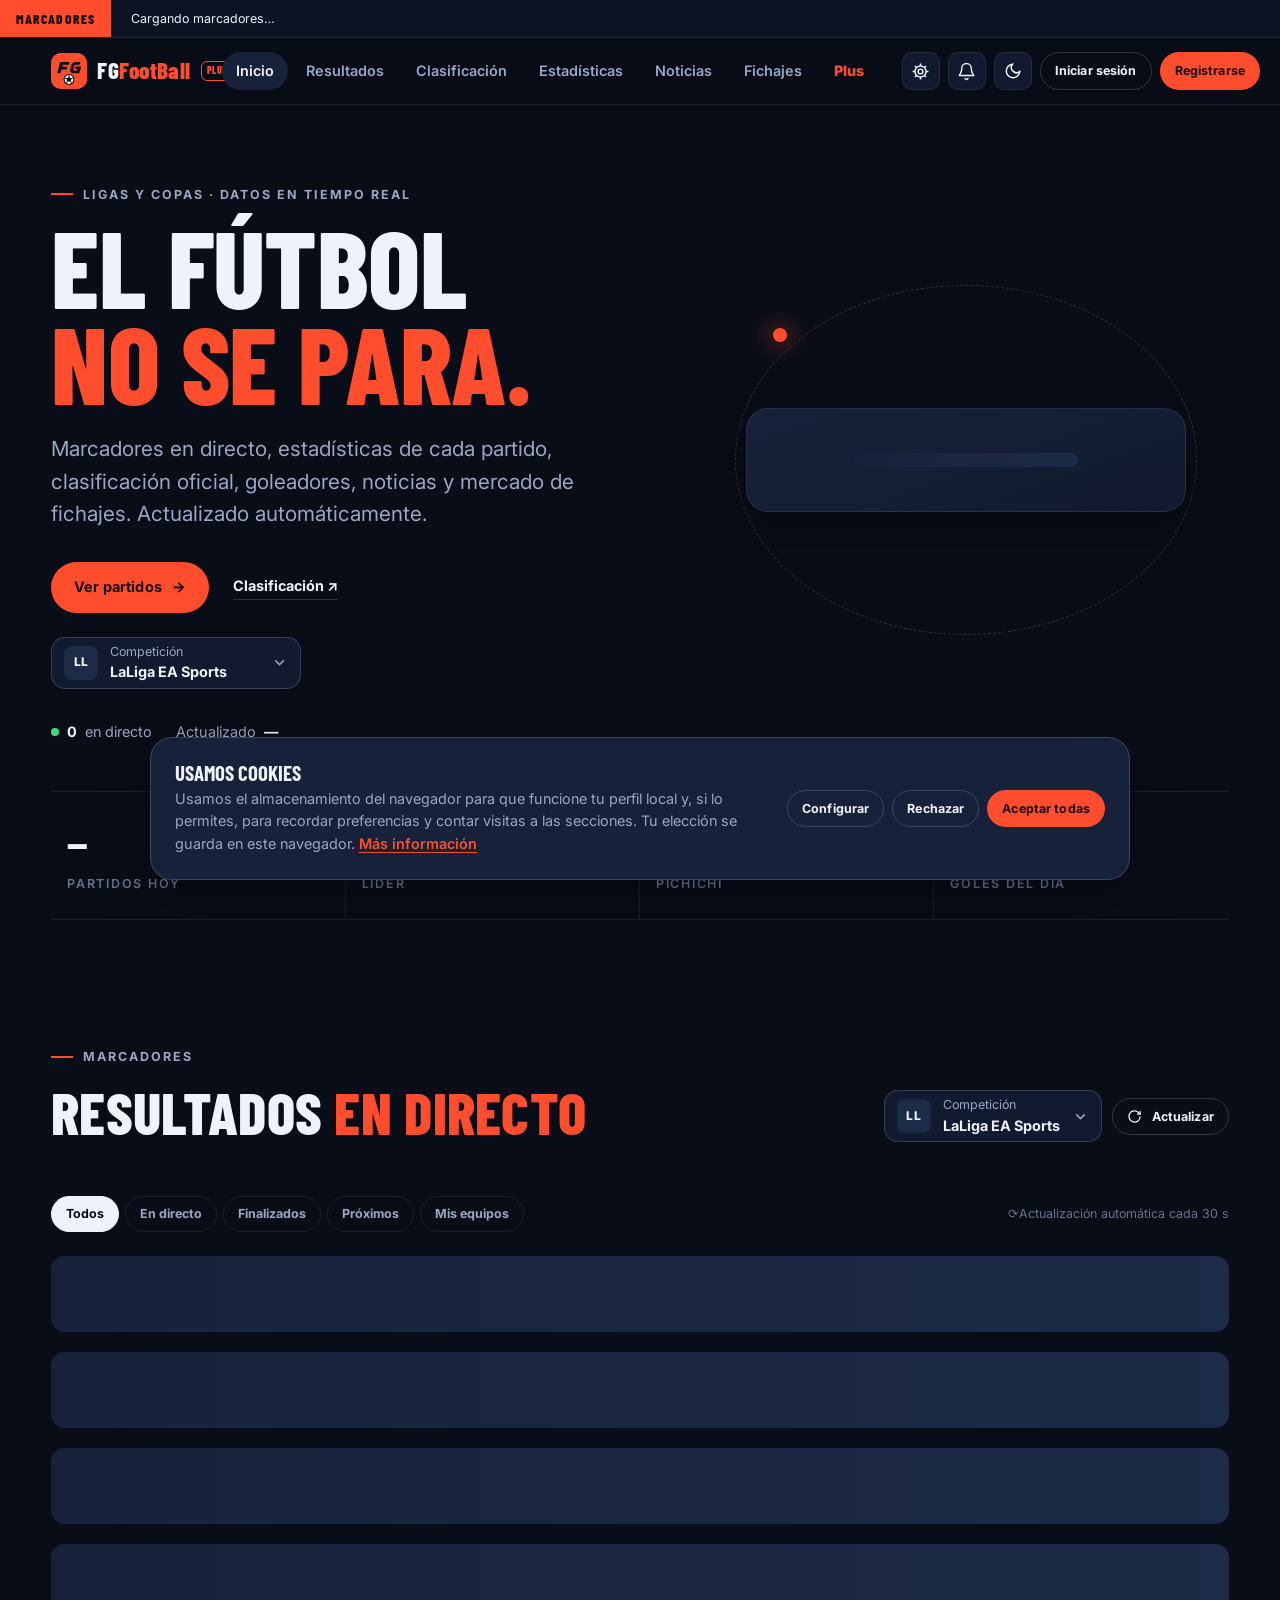
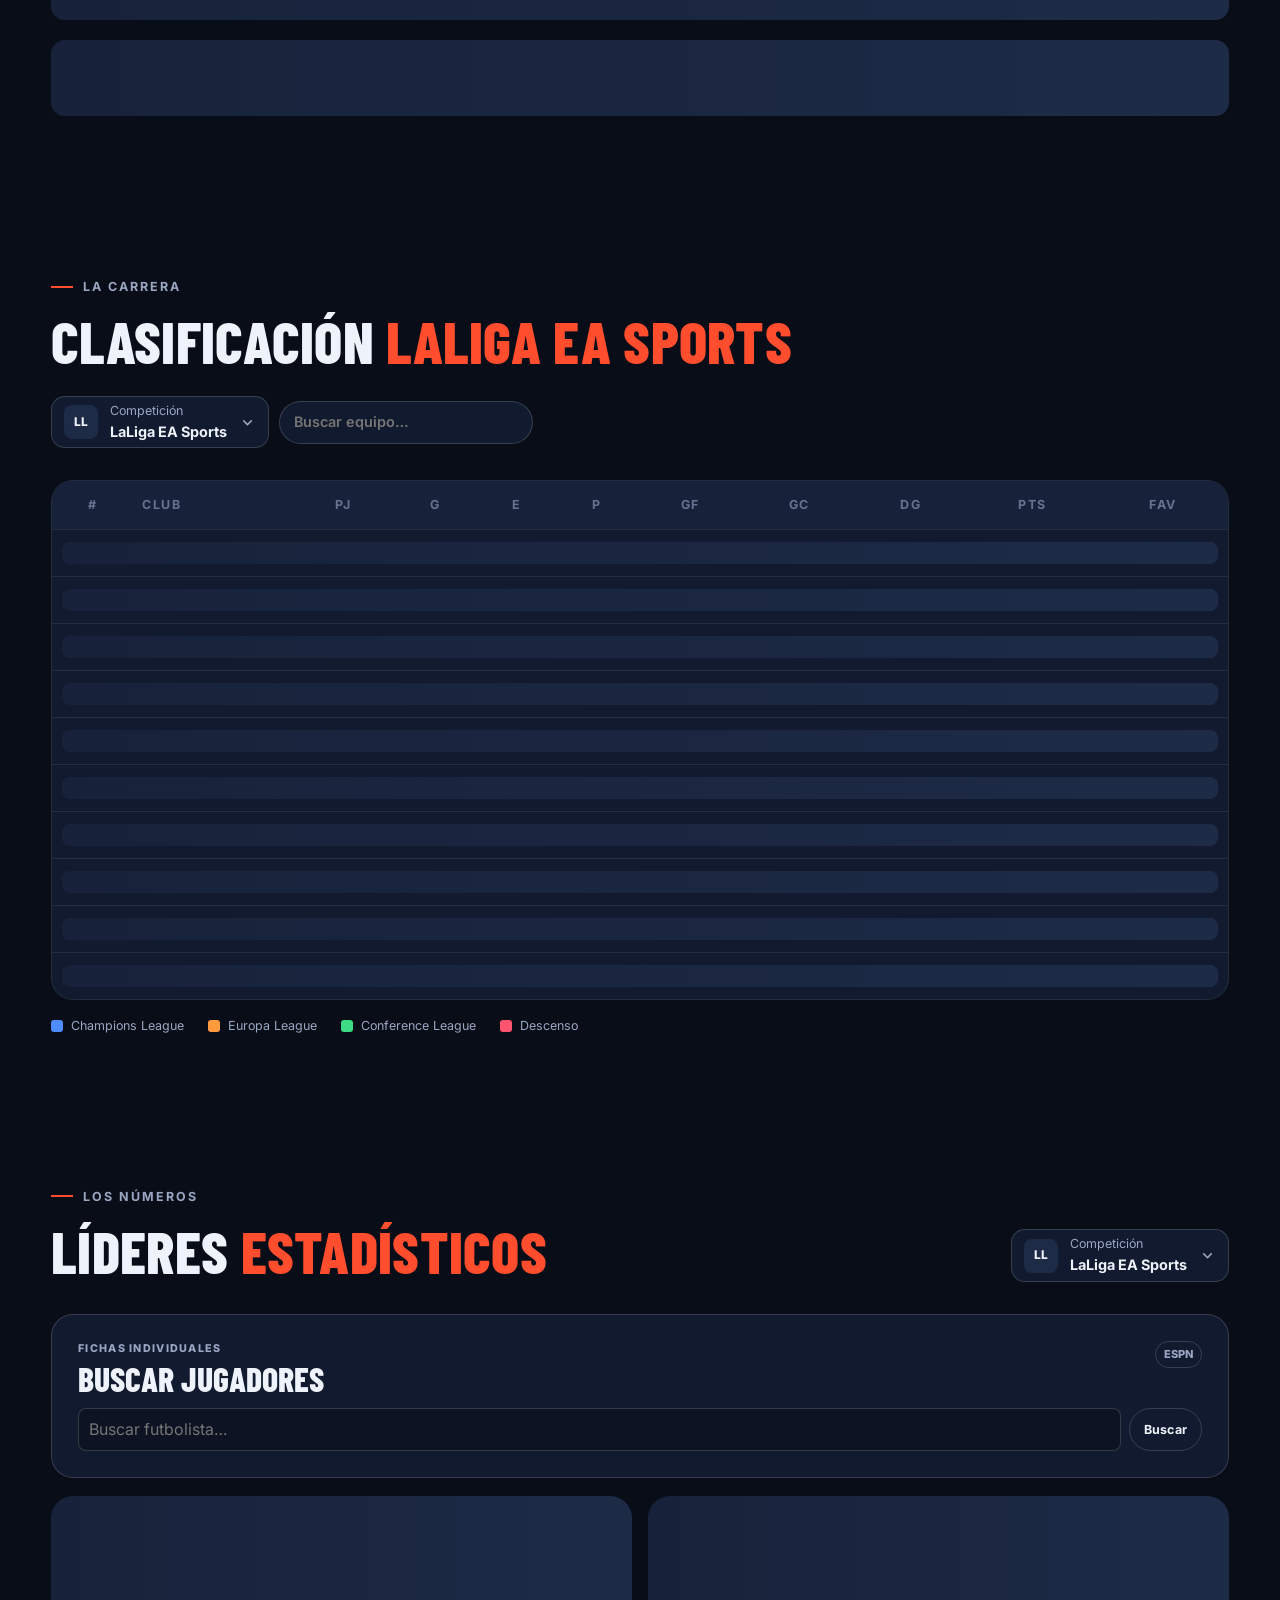
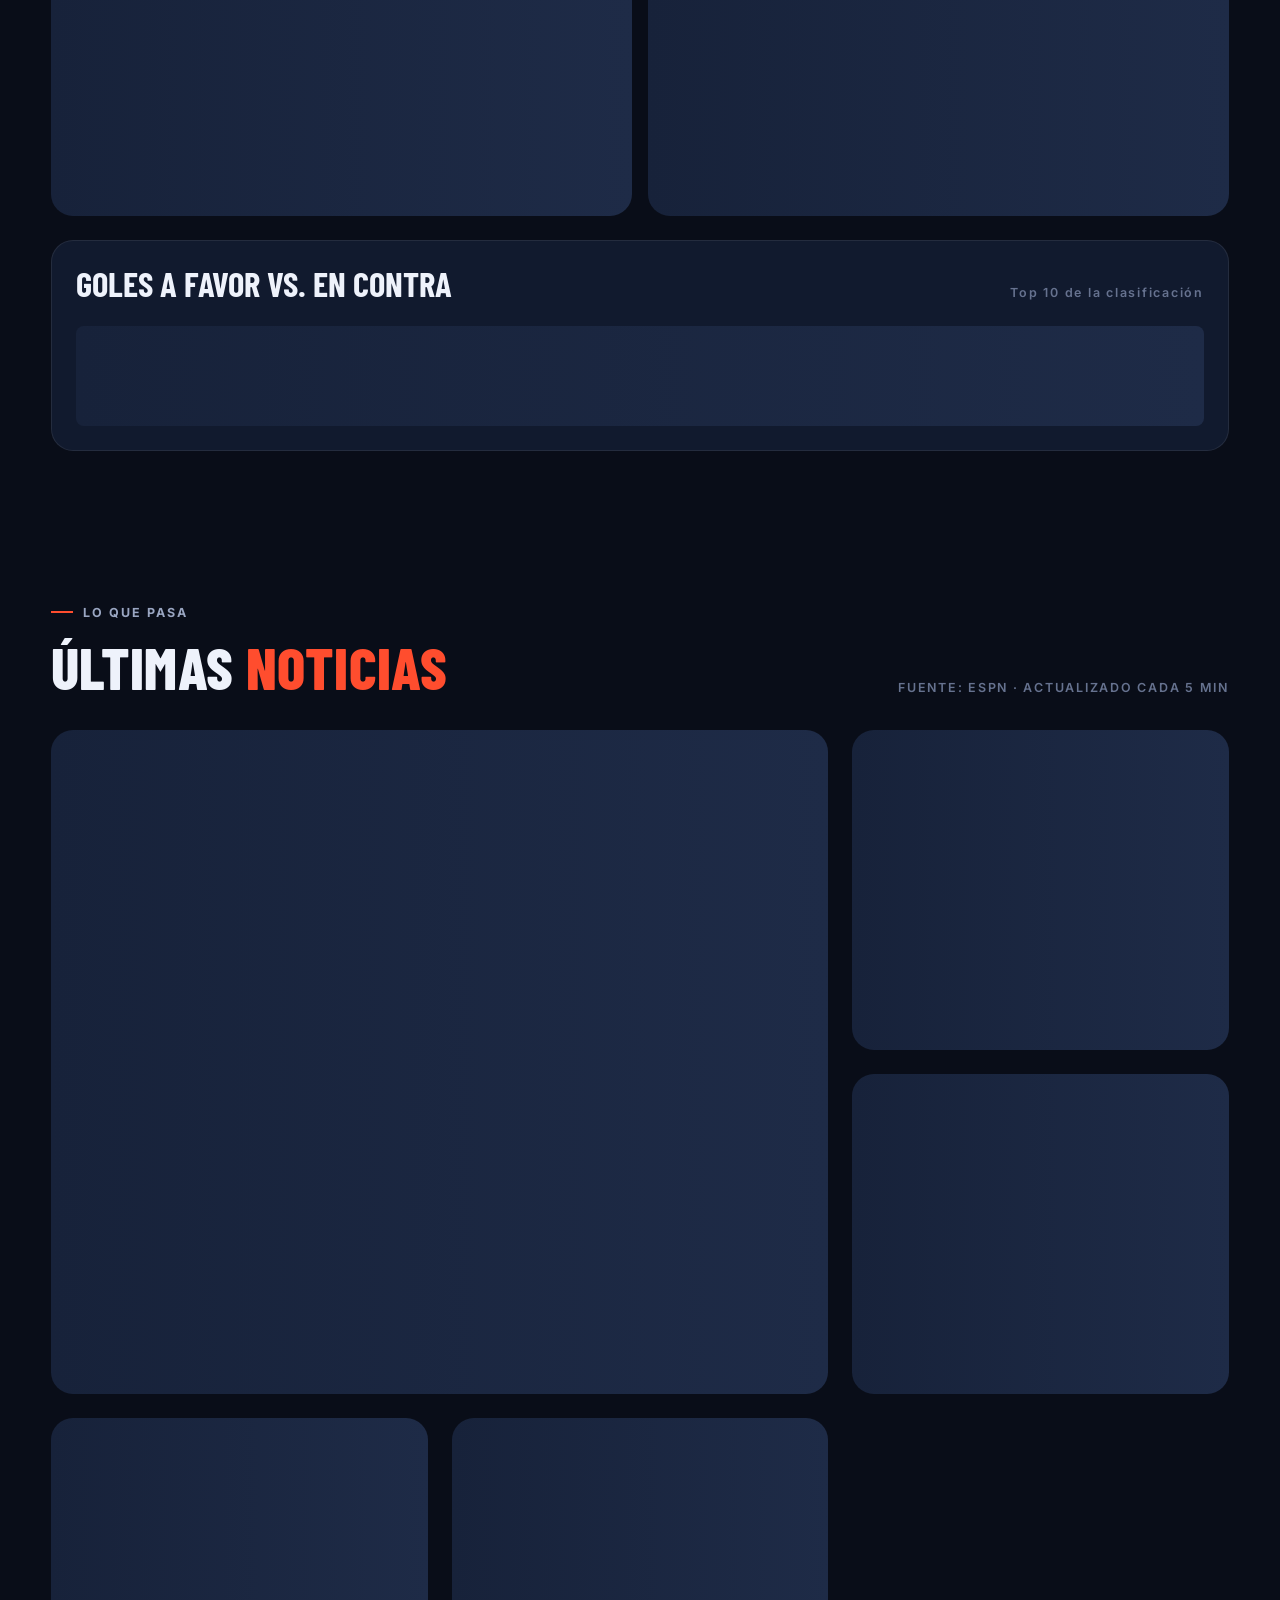
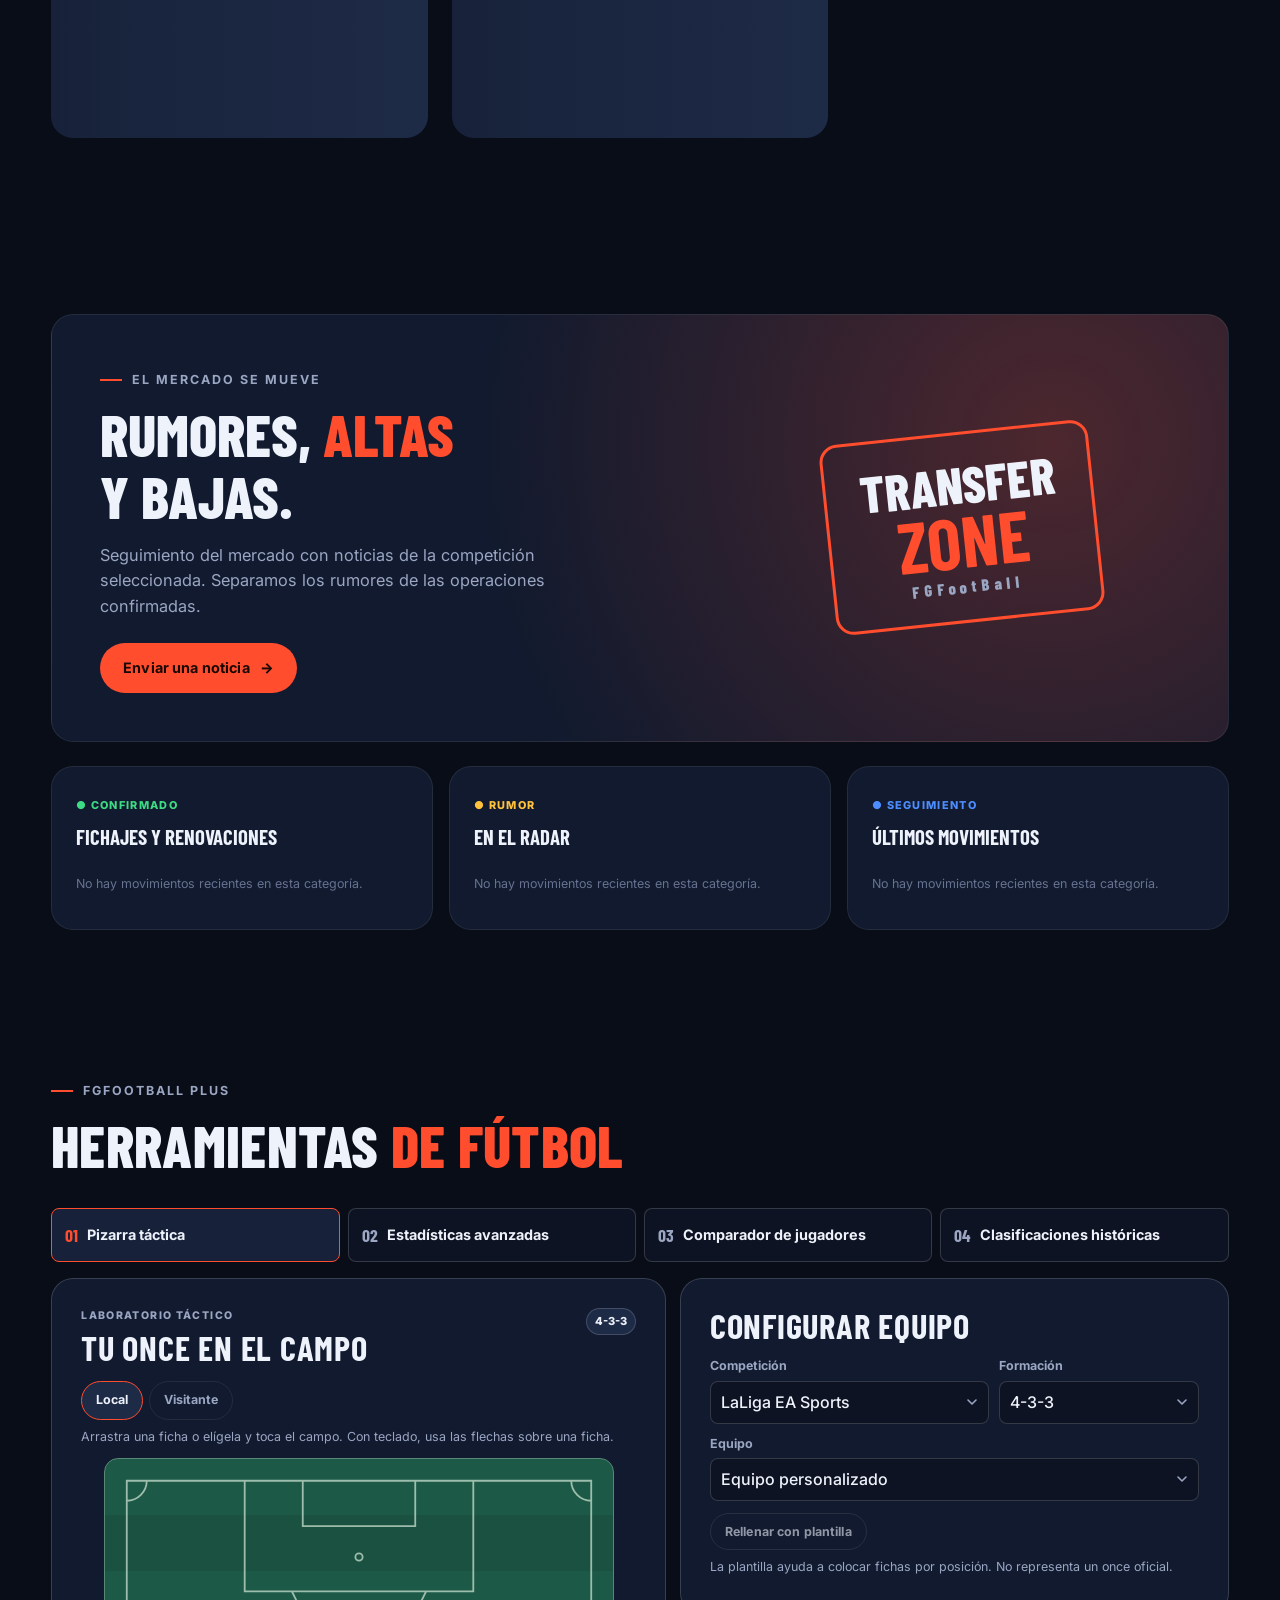
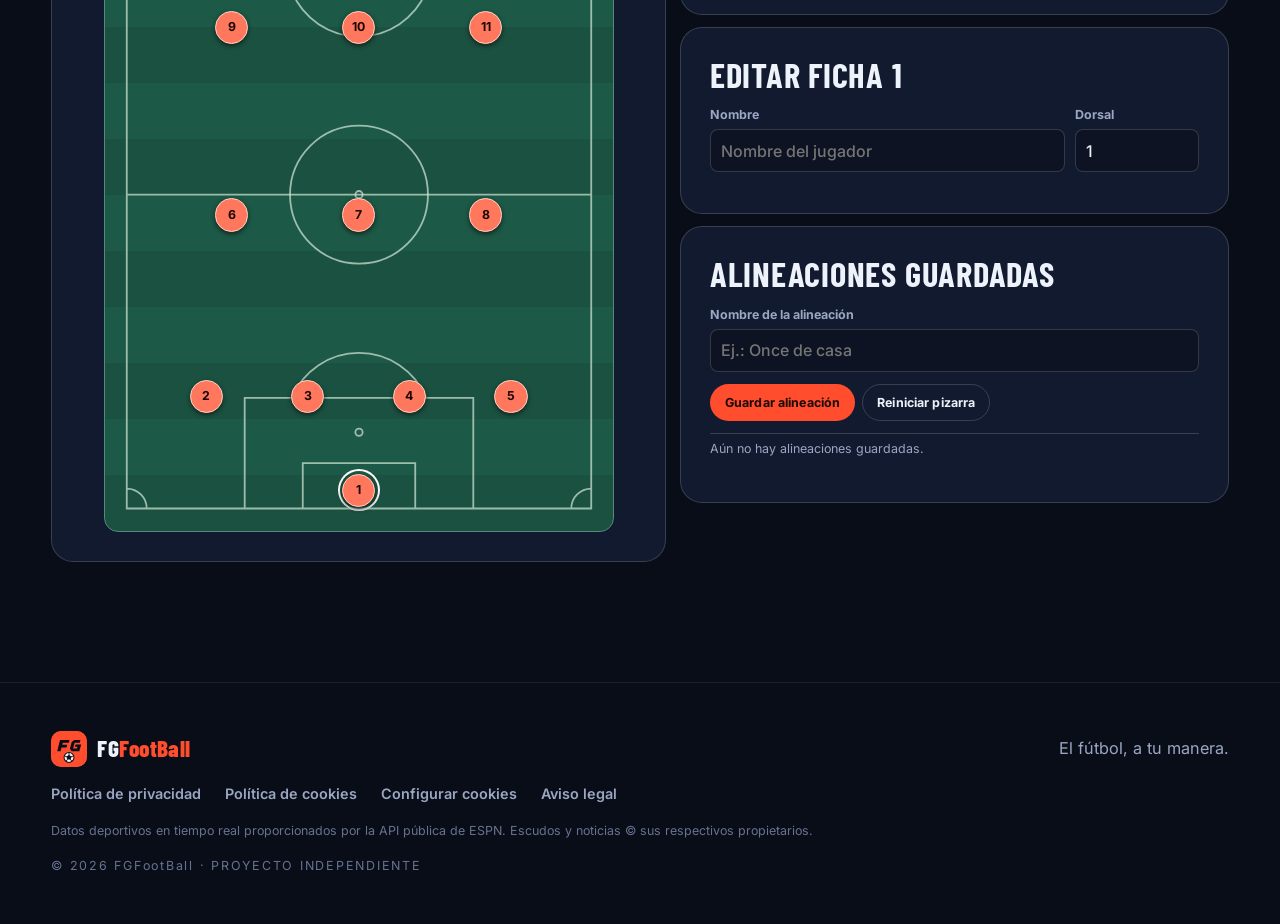
==== commit 1961247f: "Add files via upload" ====
--- a/index.html
+++ b/index.html
@@ -4,6 +4,7 @@
   <meta charset="utf-8">
   <meta name="viewport" content="width=device-width, initial-scale=1">
   <meta name="theme-color" content="#090d18">
+  <meta name="referrer" content="no-referrer">
   <title>FGFootBall Plus | Fútbol en directo</title>
   <meta name="description" content="FGFootBall: resultados, clasificaciones, estadísticas, noticias y fichajes de las principales competiciones de fútbol.">
   <link rel="icon" type="image/svg+xml" href="fgfootball.svg">
@@ -12,6 +13,7 @@
   <link href="https://fonts.googleapis.com/css2?family=Barlow+Condensed:wght@600;700;800&family=Inter:wght@400;500;600;700;800&display=swap" rel="stylesheet">
   <link rel="stylesheet" href="css/styles.css">
   <link rel="stylesheet" href="css/plus.css">
+  <link rel="stylesheet" href="css/edition.css">
 </head>
 <body>
   <a class="skip-link" href="#contenido">Saltar al contenido</a>
@@ -36,6 +38,8 @@
       <a href="#plus" class="plus-nav">Plus</a>
     </nav>
     <div class="header-actions">
+      <button class="icon-btn fg-head-icon" type="button" data-open="settings" aria-label="Ajustes" title="Ajustes"><svg viewBox="0 0 24 24" width="19" height="19" fill="none" stroke="currentColor" stroke-width="1.8" aria-hidden="true"><circle cx="12" cy="12" r="3"/><path d="M12 2v3m0 14v3M2 12h3m14 0h3M5 5l2.2 2.2m9.6 9.6L19 19M19 5l-2.2 2.2m-9.6 9.6L5 19"/><circle cx="12" cy="12" r="7"/></svg></button>
+      <button class="icon-btn fg-head-icon" type="button" data-open="alerts" aria-label="Notificaciones" title="Notificaciones"><svg viewBox="0 0 24 24" width="19" height="19" fill="none" stroke="currentColor" stroke-width="1.8" aria-hidden="true"><path d="M18 8a6 6 0 0 0-12 0c0 7-3 7-3 9h18c0-2-3-2-3-9m-8 12a2 2 0 0 0 4 0"/></svg><span id="fgAlertBadge" hidden></span></button>
       <button class="icon-btn" id="themeToggle" aria-label="Cambiar tema" title="Cambiar tema">
         <svg viewBox="0 0 24 24" width="18" height="18" fill="none" stroke="currentColor" stroke-width="2"><path d="M21 12.8A9 9 0 1 1 11.2 3a7 7 0 0 0 9.8 9.8z"/></svg>
       </button>
@@ -164,6 +168,11 @@
         </div>
         <button type="button" class="fg-choice" data-competition-picker aria-haspopup="dialog" aria-controls="fgPicker">Cambiar competición</button>
       </div>
+      <div class="plus-card fg-player-search" id="jugadores">
+        <div class="plus-card-top"><div><div class="plus-kicker">FICHAS INDIVIDUALES</div><h3>Buscar jugadores</h3></div><span class="plus-pill">ESPN</span></div>
+        <form class="plus-search-form" id="fgPlayerSearch"><input type="search" id="fgPlayerQuery" aria-label="Nombre del jugador" placeholder="Buscar futbolista…" autocomplete="off" maxlength="80" required><button class="btn ghost small" type="submit">Buscar</button></form>
+        <div id="fgPlayerResults" class="plus-player-options" aria-live="polite"></div>
+      </div>
       <div class="leaders-grid" id="leadersGrid"></div>
       <div class="chart-card">
         <div class="chart-head">
@@ -247,10 +256,10 @@
       <h2 id="loginTitle">Bienvenido de nuevo</h2>
       <p>Inicia sesión para guardar tus equipos favoritos y recibir avisos de goles.</p>
     </div>
-    <form id="loginForm" class="form" novalidate>
+    <form id="loginForm" class="form" method="dialog" novalidate>
       <label class="field">
-        <span>Correo electrónico</span>
-        <input type="email" name="email" autocomplete="email" required placeholder="tu@correo.com">
+        <span>Usuario o correo</span>
+        <input type="text" name="email" autocomplete="username" autocapitalize="none" spellcheck="false" required placeholder="Usuario o correo">
         <small class="err"></small>
       </label>
       <label class="field">
@@ -263,7 +272,7 @@
       </label>
       <div class="form-row">
         <label class="check"><input type="checkbox" name="remember" checked> Recordarme</label>
-        <button type="button" class="link-btn" data-open="forgot">¿Olvidaste tu contraseña?</button>
+        <button type="button" class="link-btn" data-open="forgot">Cambiar contraseña</button>
       </div>
       <p class="form-error" role="alert"></p>
       <button class="btn primary block" type="submit">Iniciar sesión <b>→</b></button>
@@ -277,9 +286,9 @@
     <div class="modal-head">
       <img class="brand-mark" src="fgfootball.svg" width="36" height="36" alt="">
       <h2 id="registerTitle">Crea tu cuenta</h2>
-      <p>Únete a FGFootBall en menos de un minuto.</p>
-    </div>
-    <form id="registerForm" class="form" novalidate>
+      <p>Crea un perfil local. No se sincroniza con la APK ni con otros dispositivos. No reutilices una contraseña de otro sitio.</p>
+    </div>
+    <form id="registerForm" class="form" method="dialog" novalidate>
       <div class="grid-2">
         <label class="field">
           <span>Nombre</span>
@@ -294,7 +303,7 @@
       </div>
       <label class="field">
         <span>Correo electrónico</span>
-        <input type="email" name="email" autocomplete="email" required placeholder="tu@correo.com">
+        <input type="email" name="email" autocomplete="email" required placeholder="tu-alias@example.test">
         <small class="err"></small>
       </label>
       <label class="field">
@@ -316,7 +325,7 @@
       <input type="hidden" name="team">
       <input type="hidden" name="teamLeague">
       <label class="check"><input type="checkbox" name="terms" required> Acepto el <button type="button" class="link-btn" data-open="legal">aviso legal</button> y la <button type="button" class="link-btn" data-open="privacy">política de privacidad</button></label>
-      <label class="check"><input type="checkbox" name="newsletter"> Quiero recibir el boletín semanal</label>
+      <label class="check"><input type="checkbox" name="newsletter" disabled> El boletín no está disponible en esta versión</label>
       <p class="form-error" role="alert"></p>
       <button class="btn primary block" type="submit">Crear cuenta <b>→</b></button>
       <p class="switch">¿Ya tienes cuenta? <button type="button" class="link-btn" data-open="login">Inicia sesión</button></p>
@@ -327,13 +336,14 @@
   <dialog class="modal" id="modal-forgot" aria-labelledby="forgotTitle">
     <button class="modal-close" data-close aria-label="Cerrar">×</button>
     <div class="modal-head">
-      <h2 id="forgotTitle">Restablecer contraseña</h2>
-      <p>Introduce tu correo y tu usuario para crear una nueva contraseña.</p>
-    </div>
-    <form id="forgotForm" class="form" novalidate>
+      <h2 id="forgotTitle">Cambiar contraseña</h2>
+      <p>No podemos enviar correos desde una cuenta local. Para cambiar tu contraseña, introduce la actual.</p>
+    </div>
+    <form id="forgotForm" class="form" method="dialog" novalidate>
       <label class="field"><span>Correo electrónico</span><input type="email" name="email" required><small class="err"></small></label>
       <label class="field"><span>Usuario</span><input type="text" name="username" required><small class="err"></small></label>
-      <label class="field"><span>Nueva contraseña</span><input type="password" name="password" required minlength="8"><small class="err"></small></label>
+      <label class="field"><span>Contraseña actual</span><input type="password" name="current" required autocomplete="current-password"><small class="err"></small></label>
+      <label class="field"><span>Nueva contraseña</span><input type="password" name="password" autocomplete="new-password" required minlength="8"><small class="err"></small></label>
       <p class="form-error" role="alert"></p>
       <button class="btn primary block" type="submit">Guardar nueva contraseña</button>
     </form>
@@ -347,13 +357,14 @@
       <h2 id="profileTitle">Mi perfil</h2>
       <p id="profileSince"></p>
     </div>
-    <form id="profileForm" class="form" novalidate>
+    <form id="profileForm" class="form" method="dialog" novalidate>
       <label class="field"><span>Nombre</span><input type="text" name="name" required minlength="2"><small class="err"></small></label>
       <button type="button" id="profileTeam" class="fg-choice fg-team-choice" data-team-picker aria-haspopup="dialog" aria-controls="fgPicker">Elegir equipo favorito</button>
       <input type="hidden" name="team">
       <input type="hidden" name="teamLeague">
-      <label class="check"><input type="checkbox" name="notify"> Avisarme de los goles de mis equipos (notificaciones del navegador)</label>
-      <label class="check"><input type="checkbox" name="newsletter"> Boletín semanal</label>
+      <label class="check"><input type="checkbox" name="notify"> Limitar las notificaciones del dispositivo a mis equipos</label>
+      <label class="check"><input type="checkbox" name="newsletter" disabled> El boletín no está disponible en esta versión</label>
+      <button type="button" class="link-btn" data-open="settings">Cambiar foto y otros ajustes</button>
       <div class="fav-list" id="favList"></div>
       <p class="form-error" role="alert"></p>
       <div class="grid-2">
@@ -364,6 +375,53 @@
     </form>
   </dialog>
 
+  <dialog class="modal wide" id="modal-player" aria-labelledby="fgPlayerTitle">
+    <button class="modal-close" data-close aria-label="Cerrar">×</button>
+    <div class="modal-head"><div class="eyebrow"><i></i> FICHA DEL JUGADOR</div><h2 id="fgPlayerTitle"></h2></div>
+    <div class="plus-fields plus-field-grid">
+      <label>Competición<select id="fgPlayerLeague"></select></label>
+      <label>Temporada<select id="fgPlayerYear"></select></label>
+    </div>
+    <p class="plus-note" id="fgPlayerScope"></p>
+    <div id="fgPlayerDetail" aria-live="polite"></div>
+  </dialog>
+  <dialog class="modal" id="modal-settings" aria-labelledby="fgSettingsTitle">
+    <button class="modal-close" data-close aria-label="Cerrar">×</button>
+    <div class="modal-head"><h2 id="fgSettingsTitle">Ajustes</h2><p>Personaliza FGFootBall Plus en este dispositivo.</p></div>
+    <div class="form plus-fields">
+      <div class="grid-2">
+        <label>Idioma<select id="fgLanguage"><option value="es">Español</option><option value="en">English</option><option value="fr">Français</option></select></label>
+        <label>Tema<select id="fgTheme"><option value="dark">Oscuro</option><option value="light">Claro</option><option value="system">Sistema</option></select></label>
+      </div>
+      <label class="check"><input id="fgMotion" type="checkbox"> Reducir animaciones</label>
+      <label class="check"><input id="fgTranslate" type="checkbox"> Traducir rumores si el navegador lo permite</label>
+      <label>Monitor de goles<select id="fgGoalScope"><option value="all">Todos los partidos de la competición</option><option value="favorites">Solo mis equipos favoritos</option><option value="off">Desactivado</option></select></label>
+      <p class="plus-note">Los avisos se generan mientras FGFootBall Plus está abierto.</p>
+      <label class="check"><input id="fgDeviceAlerts" type="checkbox"> Mostrar avisos del dispositivo</label>
+      <button type="button" id="fgNotifyPermission" class="btn ghost small">Activar notificaciones del dispositivo</button>
+      <p class="plus-note" id="fgNotifyStatus" role="status"></p>
+      <div class="fg-avatar-controls" id="fgAvatarControls">
+        <div class="avatar big" id="fgSettingsAvatar"></div><div><label class="field"><span>Imagen de perfil</span><input type="file" id="fgAvatarFile" accept="image/jpeg,image/png,image/webp"></label><button type="button" id="fgAvatarRemove" class="link-btn">Quitar foto</button></div>
+      </div>
+      <p class="plus-note" id="fgAvatarInfo" role="status"></p>
+      <button type="button" class="btn ghost small" data-open="cookies">Configurar cookies</button>
+    </div>
+  </dialog>
+  <dialog class="modal" id="modal-alerts" aria-labelledby="fgAlertsTitle">
+    <button class="modal-close" data-close aria-label="Cerrar">×</button>
+    <div class="modal-head"><h2 id="fgAlertsTitle">Notificaciones</h2><p>Avisos de goles detectados en este dispositivo.</p></div>
+    <div id="fgAlertList" class="plus-player-options"></div>
+    <div class="grid-2"><button type="button" class="btn ghost small" id="fgAlertsClear">Borrar avisos</button><button type="button" class="btn ghost small" data-open="settings">Ajustes</button></div>
+  </dialog>
+  <dialog class="modal" id="modal-rumour" aria-labelledby="fgRumourHeading">
+    <button class="modal-close" data-close aria-label="Cerrar">×</button>
+    <div class="modal-head"><div class="eyebrow"><i></i> RUMOR DE USUARIO</div><h2 id="fgRumourHeading"></h2></div>
+    <p class="plus-note">Información aportada por un usuario, sin verificar.</p>
+    <p id="fgRumourBody"></p><p id="fgRumourStatus" class="plus-note" role="status"></p>
+    <p class="plus-note">Si lo compartes, quien reciba el enlace o mensaje podrá leer y reenviar todo el texto, aunque lo borres de tu perfil. No incluyas datos personales.</p>
+    <div class="grid-2"><button type="button" id="fgRumourOriginal" class="btn ghost small" hidden>Ver original</button><button type="button" id="fgRumourTranslate" class="btn ghost small" hidden>Traducir ahora</button><button type="button" id="fgRumourShare" class="btn ghost small">Compartir rumor</button></div>
+  </dialog>
+
   <!-- Detalle del partido -->
   <dialog class="modal wide" id="modal-match" aria-labelledby="matchTitle">
     <button class="modal-close" data-close aria-label="Cerrar">×</button>
@@ -373,13 +431,14 @@
   <!-- Enviar noticia -->
   <dialog class="modal" id="modal-tip" aria-labelledby="tipTitle">
     <button class="modal-close" data-close aria-label="Cerrar">×</button>
-    <div class="modal-head"><h2 id="tipTitle">Enviar una noticia</h2><p>¿Sabes algo del mercado? Cuéntanoslo.</p></div>
-    <form id="tipForm" class="form" novalidate>
+    <div class="modal-head"><h2 id="tipTitle">Enviar una noticia</h2><p>La noticia que añadas solo se guarda en este navegador. No se envía a un servidor.</p></div>
+    <form id="tipForm" class="form" method="dialog" novalidate>
       <label class="field"><span>Titular</span><input type="text" name="title" required minlength="8" maxlength="120"><small class="err"></small></label>
       <label class="field"><span>Tipo</span>
         <select name="kind"><option value="rumor">Rumor</option><option value="confirmado">Confirmado</option><option value="renovacion">Renovación</option></select>
       </label>
       <label class="field"><span>Detalles y fuente</span><textarea name="body" rows="4" required minlength="20" maxlength="1000"></textarea><small class="err"></small></label>
+      <label class="field"><span>Idioma del rumor</span><select name="language"><option value="es">Español</option><option value="en">English</option><option value="fr">Français</option></select></label>
       <p class="form-error" role="alert"></p>
       <button class="btn primary block" type="submit">Enviar <b>→</b></button>
     </form>
@@ -389,22 +448,22 @@
   <dialog class="modal" id="modal-cookies" aria-labelledby="cookiesTitle">
     <button class="modal-close" data-close aria-label="Cerrar">×</button>
     <div class="modal-head"><h2 id="cookiesTitle">Preferencias de cookies</h2><p>Elige qué tipos de cookies y almacenamiento local nos permites usar. Puedes cambiarlo cuando quieras.</p></div>
-    <form id="cookieForm" class="form">
+    <form id="cookieForm" class="form" method="dialog">
       <div class="cookie-cat">
         <div><h4>Necesarias</h4><p>Imprescindibles para iniciar sesión, recordar tu consentimiento y la seguridad. No se pueden desactivar.</p></div>
         <label class="switch-toggle"><input type="checkbox" checked disabled><span></span></label>
       </div>
       <div class="cookie-cat">
-        <div><h4>Preferencias</h4><p>Recuerdan el tema, la competición elegida y tus filtros.</p></div>
+        <div><h4>Preferencias</h4><p>Recuerdan la competición y los cambios hechos en la navegación. Lo que elijas explícitamente en Ajustes se guarda aparte.</p></div>
         <label class="switch-toggle"><input type="checkbox" name="preferences"><span></span></label>
       </div>
       <div class="cookie-cat">
-        <div><h4>Analíticas</h4><p>Nos ayudan a entender cómo se usa la web de forma anónima.</p></div>
+        <div><h4>Analíticas locales</h4><p>Cuentan las visitas a cada sección en este navegador. No se transmiten.</p></div>
         <label class="switch-toggle"><input type="checkbox" name="analytics"><span></span></label>
       </div>
       <div class="cookie-cat">
-        <div><h4>Marketing</h4><p>Permiten mostrar contenido y ofertas personalizadas.</p></div>
-        <label class="switch-toggle"><input type="checkbox" name="marketing"><span></span></label>
+        <div><h4>Marketing</h4><p>Esta versión no incluye seguimiento publicitario.</p></div>
+        <label class="switch-toggle"><input type="checkbox" name="marketing" disabled><span></span></label>
       </div>
       <div class="grid-2">
         <button class="btn ghost block" type="button" id="cookieRejectAll">Rechazar opcionales</button>
@@ -418,20 +477,20 @@
     <button class="modal-close" data-close aria-label="Cerrar">×</button>
     <div class="legal-text">
       <h2 id="cpTitle">Política de cookies</h2>
-      <p>FGFootBall utiliza cookies y tecnologías de almacenamiento local (localStorage y sessionStorage) para que la web funcione y, si lo autorizas, para recordar tus preferencias y analizar el uso.</p>
+      <p>FGFootBall Plus utiliza el almacenamiento de este navegador (localStorage y sessionStorage) para mantener tu cuenta local y, si lo autorizas, recordar tus preferencias y contar las visitas a secciones.</p>
       <h4>Tipos que usamos</h4>
       <ul>
         <li><b>ff_consent</b> (necesaria): guarda tus preferencias de cookies durante 12 meses.</li>
         <li><b>ff_session</b> (necesaria): mantiene tu sesión iniciada.</li>
         <li><b>ff_users</b> (necesaria): datos de tu cuenta guardados en tu navegador.</li>
-        <li><b>ff_prefs</b> (preferencias): tema visual, competición y filtros.</li>
+        <li><b>ff_prefs</b> (preferencias): competición y tema elegidos durante la navegación.</li>
+        <li><b>fg_language</b> y <b>fg_edition</b>: guardan los cambios que haces explícitamente en Ajustes, como el idioma o los avisos.</li>
         <li><b>ff_analytics</b> (analíticas): contador anónimo de visitas por sección.</li>
       </ul>
       <h4>Registro de tu consentimiento</h4>
-      <p>Cuando aceptas, rechazas o configuras las cookies, guardamos en nuestro servidor un registro con la fecha y hora, tu elección, tu dirección IP, el navegador utilizado y un identificador anónimo. Lo hacemos para poder demostrar que nos diste (o negaste) tu consentimiento, como exige el art. 7.1 del RGPD. El registro se conserva durante 3 años y no se usa para ninguna otra finalidad.</p>
+      <p>Tu elección y su fecha se guardan en este navegador. La aplicación no realiza una consulta de tu IP ni envía tus preferencias de almacenamiento a un servidor de consentimientos.</p>
       <h4>Cómo gestionarlas</h4>
       <p>Puedes cambiar tu elección en cualquier momento desde «Configurar cookies» en el pie de página o borrar los datos desde la configuración de tu navegador.</p>
-      <p>Base legal: art. 22.2 de la LSSI-CE y Reglamento (UE) 2016/679 (RGPD).</p>
     </div>
   </dialog>
 
@@ -441,10 +500,11 @@
       <h2 id="prTitle">Política de privacidad</h2>
       <p><b>Responsable:</b> FGFootBall, proyecto independiente.</p>
       <p><b>Datos que tratamos:</b> nombre, usuario, correo electrónico, equipo favorito y preferencias. La contraseña nunca se guarda en claro: se almacena un hash PBKDF2-SHA256 con sal aleatoria.</p>
-      <p><b>Registro de cookies:</b> al responder al aviso de cookies guardamos tu dirección IP, la fecha, tu elección y tu navegador en nuestro servidor, como prueba del consentimiento (base legal: obligación legal, art. 6.1.c y 7.1 RGPD). Plazo de conservación: 3 años. Puedes pedir su supresión escribiéndonos.</p>
+      <p><b>Preferencias de almacenamiento:</b> al responder al aviso, tu elección se conserva en este navegador. No enviamos un registro de ese consentimiento.</p>
       <p><b>Dónde se guardan las cuentas:</b> en esta versión, las cuentas se guardan únicamente en el almacenamiento local de tu navegador. No se envían a ningún servidor.</p>
-      <p><b>Finalidad:</b> permitirte guardar favoritos, personalizar la web y enviar noticias.</p>
-      <p><b>Derechos:</b> puedes acceder, rectificar o eliminar tus datos en cualquier momento desde «Mi perfil» → «Eliminar mi cuenta».</p>
+      <p><b>Datos deportivos:</b> el navegador se conecta a ESPN para cargar resultados, estadísticas, imágenes y noticias. Las búsquedas del buscador y del comparador se envían a ESPN. La tipografía se carga desde Google Fonts.</p>
+      <p><b>Uso local:</b> tus favoritos, fotos, avisos, alineaciones y noticias añadidas se guardan en el dispositivo. Si compartes un rumor, el texto se incluye en el enlace web o en el mensaje de Android.</p>
+      <p><b>Controles:</b> puedes editar tu perfil o eliminar la cuenta y sus noticias desde «Mi perfil». Las alineaciones se gestionan desde la pizarra y los avisos desde la campana.</p>
     </div>
   </dialog>
 
@@ -479,7 +539,7 @@
   <div class="cookie-banner" id="cookieBanner" role="dialog" aria-live="polite" aria-label="Aviso de cookies" hidden>
     <div class="cookie-text">
       <h3>Usamos cookies</h3>
-      <p>Utilizamos cookies propias necesarias para el funcionamiento de la web y, con tu permiso, cookies de preferencias y analíticas. Guardamos tu elección junto con tu dirección IP como prueba del consentimiento. <button class="link-btn" data-open="cookiePolicy">Más información</button></p>
+      <p>Usamos el almacenamiento del navegador para que funcione tu perfil local y, si lo permites, para recordar preferencias y contar visitas a las secciones. Tu elección se guarda en este navegador. <button class="link-btn" data-open="cookiePolicy">Más información</button></p>
     </div>
     <div class="cookie-actions">
       <button class="btn ghost small" id="cookieConfigure">Configurar</button>
@@ -491,13 +551,8 @@
   <!-- Toasts -->
   <div class="toasts" id="toasts" aria-live="assertive"></div>
 
-  <script>
-    // URL del servidor que guarda los consentimientos (con IP) en un documento Word.
-    // En GitHub Pages sustitúyelo por la dirección donde publiques server/consent_server.py,
-    // por ejemplo: 'https://ferfootball-consent.onrender.com'
-    window.FF_CONFIG = { consentApi: 'port/8000' };
-  </script>
   <script src="js/utils.js"></script>
+  <script src="js/edition-i18n.js"></script>
   <script src="js/competitions.js"></script>
   <script src="js/cookies.js"></script>
   <script src="js/auth.js"></script>
@@ -506,446 +561,8 @@
   <script src="js/app.js"></script>
   <script src="js/plus-api.js"></script>
   <script src="js/plus-board.js"></script>
+  <script src="js/edition.js"></script>
+  <script src="js/players.js"></script>
   <script src="js/plus.js"></script>
-<script data-pplx-inline-edit>
-(function () {
-  if (window === window.top) return;
-
-  const allowedParentOrigins = ["https://www.perplexity.ai","https://perplexity.ai","https://testing.perplexity.ai","https://staging.perplexity.ai","https://*.preview.i.perplexity.ai","http://perplexity.localhost","http://localhost:1420","http://127.0.0.1:1420","http://localhost:3000","http://127.0.0.1:3000","http://localhost:5173","http://127.0.0.1:5173"];
-  const MAX_FONT_BYTES = 500 * 1024;
-  const MAX_TOTAL_FONT_BYTES = 2 * 1024 * 1024;
-  const DEFAULT_LINE_HEIGHT = 16;
-  let scrollForwarding = false;
-  let scrollRaf = 0;
-  let trustedTopOrigin = null;
-
-  // Allow entries like "https://*.preview.i.perplexity.ai" — the wildcard
-  // matches a single DNS label (no dots), so "https://*.foo" cannot stretch
-  // across multiple labels.
-  function matchesAllowedOrigin(origin) {
-    if (!origin) return false;
-    for (const entry of allowedParentOrigins) {
-      if (!entry.includes("*")) {
-        if (entry === origin) return true;
-        continue;
-      }
-      const pattern = new RegExp(
-        "^" +
-          entry.replace(/[.+?^${}()|[\]\\]/g, "\\$&").replace(/\*/g, "[^.]+") +
-          "$",
-      );
-      if (pattern.test(origin)) return true;
-    }
-    return false;
-  }
-
-  // Trust decision: when the sender is same-origin-visible (event.origin is a
-  // real origin like https://www.perplexity.ai) we trust event.origin directly.
-  // When event.origin is "null" (opaque broker srcdoc), we fall back to the
-  // broker's stamped `parentOrigin` to identify the top window. The fallback
-  // is claim-only — we rely on the browser's native `targetOrigin` enforcement
-  // on the response path (see postToTrustedTop) to ensure replies can't be
-  // delivered to anyone but the actual top window of that claimed origin.
-  function getTrustedParentOrigin(event) {
-    const forwardedParentOrigin =
-      typeof event.data.parentOrigin === "string" ? event.data.parentOrigin : null;
-    const parentOrigin = event.origin === "null" ? forwardedParentOrigin : event.origin;
-    return matchesAllowedOrigin(parentOrigin) ? parentOrigin : null;
-  }
-
-  // All responses go to window.top with targetOrigin = the allowlisted origin.
-  // An attacker that iframes us inside their own null-origin broker can claim
-  // any parentOrigin they like, but the browser will drop the reply whenever
-  // the real top's origin doesn't match — so the screenshot never leaves.
-  function postToTrustedTop(message) {
-    if (!trustedTopOrigin) return;
-    try {
-      window.top.postMessage(message, trustedTopOrigin);
-    } catch (_error) {}
-  }
-
-  const PICK_CAPABILITIES = ["pick"];
-  const PICK_CHAIN_LENGTH = 4;
-  const PICK_MAX_TEXT_CHARS = 120;
-  const PICK_MAX_HTML_CHARS = 300;
-
-  function truncate(value, maxChars) {
-    return value.length > maxChars ? value.slice(0, maxChars - 1) + "…" : value;
-  }
-
-  function isPickableElement(element) {
-    return (
-      element instanceof Element &&
-      element !== document.documentElement &&
-      element !== document.body
-    );
-  }
-
-  function resolvePickTarget(x, y) {
-    if (!Number.isFinite(x) || !Number.isFinite(y)) return null;
-    const element = document.elementFromPoint(x, y);
-    return isPickableElement(element) ? element.closest("svg") || element : null;
-  }
-
-  function pickLabel(element) {
-    if (element.id) return element.localName + "#" + element.id;
-    return [element.localName].concat(Array.from(element.classList).slice(0, 2)).join(".");
-  }
-
-  // Only attributes that help find the element in source. data-* values and URL
-  // query strings or fragments can carry tokens.
-  const PICK_ATTRIBUTES = new Set([
-    "id",
-    "class",
-    "name",
-    "type",
-    "role",
-    "alt",
-    "aria-label",
-    "href",
-    "src",
-  ]);
-
-  function pickAttributeValue(attribute) {
-    return attribute.name === "href" || attribute.name === "src"
-      ? attribute.value.split(/[?#]/)[0]
-      : attribute.value;
-  }
-
-  function describePickElement(element) {
-    const chain = [];
-    for (
-      let current = element;
-      isPickableElement(current) && chain.length < PICK_CHAIN_LENGTH;
-      current = current.parentElement
-    ) {
-      chain.unshift(current);
-    }
-    const attributes = Array.from(element.attributes)
-      .filter((attribute) => PICK_ATTRIBUTES.has(attribute.name))
-      .map((attribute) => ` ${attribute.name}="${pickAttributeValue(attribute).replace(/"/g, "&quot;")}"`)
-      .join("");
-    const text = (element.innerText || element.textContent || "").replace(/\s+/g, " ").trim();
-    return {
-      chain: chain.map(pickLabel),
-      html: truncate(`<${element.localName}${attributes}>`, PICK_MAX_HTML_CHARS),
-      text: text ? truncate(text, PICK_MAX_TEXT_CHARS) : undefined,
-    };
-  }
-
-  // Hover asks once per frame, and innerText on a large section forces layout,
-  // so only the rect is re-read while the pointer stays on the same element.
-  // Clicks ask for fresh details since the page may have changed the element.
-  let lastPick = null;
-
-  function describePickTarget(element, fresh) {
-    if (fresh || lastPick?.element !== element) {
-      lastPick = { element, details: describePickElement(element) };
-    }
-    const rect = element.getBoundingClientRect();
-    return {
-      rect: { x: rect.left, y: rect.top, width: rect.width, height: rect.height },
-      ...lastPick.details,
-    };
-  }
-
-  function inlineAll(original, clone) {
-    if (original.nodeType !== 1 || clone.nodeType !== 1) return;
-
-    try {
-      const computedStyle = getComputedStyle(original);
-      // cssText on a computed style is the serialized declaration in modern
-      // Chromium/Safari — a single read beats enumerating ~400 longhand
-      // properties. Firefox returns "" here, so we fall back on empty.
-      const serialized = computedStyle.cssText;
-      if (serialized) {
-        clone.style.cssText = serialized;
-      } else {
-        const parts = new Array(computedStyle.length);
-        for (let index = 0; index < computedStyle.length; index += 1) {
-          const property = computedStyle[index];
-          parts[index] = `${property}:${computedStyle.getPropertyValue(property)};`;
-        }
-        clone.style.cssText = parts.join("");
-      }
-    } catch (_error) {}
-
-    const originalChildren = original.children;
-    const clonedChildren = clone.children;
-    for (
-      let index = 0;
-      index < originalChildren.length && index < clonedChildren.length;
-      index += 1
-    ) {
-      inlineAll(originalChildren[index], clonedChildren[index]);
-    }
-  }
-
-  function extractFontUrl(srcValue) {
-    const matches = [
-      ...srcValue.matchAll(
-        /url\(["']?([^"')]+)["']?\)(?:\s*format\(["']?([^"')]+)["']?\))?/gi,
-      ),
-    ];
-    if (matches.length === 0) return null;
-    const woff2 = matches.find((m) => m[2] && m[2].toLowerCase().includes("woff2"));
-    if (woff2) return woff2[1];
-    const woff = matches.find((m) => m[2] && m[2].toLowerCase().includes("woff"));
-    if (woff) return woff[1];
-    return matches[0][1];
-  }
-
-  // Cache resolved font URL -> data URI across captures. Fonts on a page
-  // essentially never change, and a batch run emits multiple captures back to
-  // back — without this we'd refetch + re-base64 every time.
-  const fontDataUriCache = new Map();
-  const SRC_DECLARATION_RE = /src\s*:\s*[^;}]+/i;
-
-  async function fetchAsDataUri(url) {
-    if (fontDataUriCache.has(url)) return fontDataUriCache.get(url);
-    let dataUri = null;
-    try {
-      const response = await fetch(url, { mode: "cors", credentials: "omit" });
-      if (response.ok) {
-        const blob = await response.blob();
-        if (blob.size <= MAX_FONT_BYTES) {
-          dataUri = await new Promise((resolve) => {
-            const reader = new FileReader();
-            reader.onloadend = () =>
-              resolve(typeof reader.result === "string" ? reader.result : null);
-            reader.onerror = () => resolve(null);
-            reader.readAsDataURL(blob);
-          });
-        }
-      }
-    } catch (_error) {
-      dataUri = null;
-    }
-    fontDataUriCache.set(url, dataUri);
-    return dataUri;
-  }
-
-  function collectFontFaceRuleTexts() {
-    const rules = [];
-    for (const sheet of document.styleSheets) {
-      let cssRules;
-      try {
-        cssRules = sheet.cssRules;
-      } catch (_error) {
-        continue;
-      }
-      if (!cssRules) continue;
-      for (const rule of cssRules) {
-        const cssText = rule.cssText || "";
-        if (cssText.startsWith("@font-face")) rules.push(cssText);
-      }
-    }
-    return rules;
-  }
-
-  async function buildInlinedFontCss() {
-    const ruleTexts = collectFontFaceRuleTexts();
-    if (ruleTexts.length === 0) return null;
-
-    const resolved = ruleTexts.map((cssText) => {
-      if (!SRC_DECLARATION_RE.test(cssText)) return null;
-      const srcMatch = cssText.match(/src\s*:\s*([^;}]+)[;}]/i);
-      if (!srcMatch) return null;
-      const url = extractFontUrl(srcMatch[1]);
-      if (!url) return null;
-      try {
-        return { cssText, url: new URL(url, document.baseURI).href };
-      } catch (_error) {
-        return null;
-      }
-    });
-
-    const dataUris = await Promise.all(
-      resolved.map((entry) => (entry ? fetchAsDataUri(entry.url) : Promise.resolve(null))),
-    );
-
-    const inlined = [];
-    let totalBytes = 0;
-    for (let index = 0; index < resolved.length; index += 1) {
-      const entry = resolved[index];
-      const dataUri = dataUris[index];
-      if (!entry || !dataUri) continue;
-      const approxBytes = dataUri.length * 0.75;
-      if (totalBytes + approxBytes > MAX_TOTAL_FONT_BYTES) break;
-      totalBytes += approxBytes;
-      inlined.push(entry.cssText.replace(SRC_DECLARATION_RE, `src: url("${dataUri}")`));
-    }
-    return inlined.length > 0 ? inlined.join("\n") : null;
-  }
-
-  function stripExternal(clone) {
-    const images = clone.querySelectorAll("img");
-    for (let index = 0; index < images.length; index += 1) {
-      const src = images[index].getAttribute("src");
-      if (src && !src.startsWith("data:")) images[index].removeAttribute("src");
-    }
-
-    const elements = clone.querySelectorAll("*");
-    for (let index = 0; index < elements.length; index += 1) {
-      const style = elements[index].style.cssText;
-      if (style && style.includes("url(")) {
-        elements[index].style.cssText = style.replace(
-          /url\(["']?(?!data:)[^)"']*["']?\)/gi,
-          "none",
-        );
-      }
-    }
-  }
-
-  function emitScroll() {
-    scrollRaf = 0;
-    if (!scrollForwarding) return;
-    postToTrustedTop({
-      type: "INLINE_EDIT_SCROLL",
-      scrollX: window.scrollX,
-      scrollY: window.scrollY,
-      capabilities: PICK_CAPABILITIES,
-    });
-  }
-
-  window.addEventListener(
-    "scroll",
-    function () {
-      if (!scrollForwarding || scrollRaf) return;
-      scrollRaf = requestAnimationFrame(emitScroll);
-    },
-    { passive: true, capture: true },
-  );
-
-  async function handleCaptureRequest(event) {
-    const requestId = event.data.requestId;
-    const scrollX = window.scrollX;
-    const scrollY = window.scrollY;
-    const width = window.innerWidth;
-    const height = window.innerHeight;
-
-    function postResult(dataUrl) {
-      postToTrustedTop({
-        type: "INLINE_EDIT_SCREENSHOT_RESULT",
-        requestId,
-        dataUrl,
-        scrollX,
-        scrollY,
-      });
-    }
-
-    try {
-      // Wait for any pending web fonts to resolve so both inline metrics and
-      // the @font-face inlining below see the same loaded faces.
-      if (document.fonts && document.fonts.ready) {
-        try {
-          await document.fonts.ready;
-        } catch (_error) {}
-      }
-
-      const clone = document.documentElement.cloneNode(true);
-      inlineAll(document.documentElement, clone);
-
-      const removedNodes = clone.querySelectorAll("script,link[rel=\"stylesheet\"],style");
-      for (let index = 0; index < removedNodes.length; index += 1) {
-        removedNodes[index].remove();
-      }
-
-      stripExternal(clone);
-
-      // Re-embed web fonts as data-URI @font-face rules so the SVG rasterizer
-      // can resolve them — external font URLs aren't fetched during
-      // foreignObject rendering, which would otherwise force a fallback face
-      // and change text metrics.
-      const inlinedFontCss = await buildInlinedFontCss();
-      if (inlinedFontCss) {
-        const styleEl = document.createElement("style");
-        styleEl.textContent = inlinedFontCss;
-        const head = clone.querySelector("head");
-        if (head) head.appendChild(styleEl);
-        else clone.insertBefore(styleEl, clone.firstChild);
-      }
-
-      const html = new XMLSerializer().serializeToString(clone);
-      const svg =
-        `<svg xmlns="http://www.w3.org/2000/svg" width="${width}" height="${height}">` +
-        '<foreignObject width="100%" height="100%">' +
-        `<div xmlns="http://www.w3.org/1999/xhtml" style="width:${width}px;height:${height}px;overflow:hidden">` +
-        `<div style="position:relative;left:-${scrollX}px;top:-${scrollY}px">` +
-        html +
-        "</div></div></foreignObject></svg>";
-      const svgUrl = `data:image/svg+xml;charset=utf-8,${encodeURIComponent(svg)}`;
-      const image = new Image();
-      image.onload = function () {
-        const canvas = document.createElement("canvas");
-        canvas.width = width;
-        canvas.height = height;
-        canvas.getContext("2d").drawImage(image, 0, 0);
-        postResult(canvas.toDataURL("image/png"));
-      };
-      image.onerror = function () {
-        postResult(null);
-      };
-      image.src = svgUrl;
-    } catch (_error) {
-      postResult(null);
-    }
-  }
-
-  window.addEventListener("message", function (event) {
-    if (!event.data) return;
-    // Only accept messages from the direct parent frame. Blocks sibling /
-    // unrelated-window postMessage senders that could otherwise reach us.
-    if (event.source !== window.parent) return;
-
-    const trustedParentOrigin = getTrustedParentOrigin(event);
-    if (!trustedParentOrigin) return;
-    trustedTopOrigin = trustedParentOrigin;
-
-    if (event.data.type === "INLINE_EDIT_PICK") {
-      const element = resolvePickTarget(event.data.x, event.data.y);
-      postToTrustedTop({
-        type: "INLINE_EDIT_PICK_RESULT",
-        seq: event.data.seq,
-        target: element ? describePickTarget(element, event.data.fresh === true) : null,
-      });
-      return;
-    }
-
-    if (event.data.type === "INLINE_EDIT_SCROLL_START") {
-      scrollForwarding = true;
-      emitScroll();
-      return;
-    }
-
-    if (event.data.type === "INLINE_EDIT_SCROLL_STOP") {
-      scrollForwarding = false;
-      if (scrollRaf) cancelAnimationFrame(scrollRaf);
-      scrollRaf = 0;
-      return;
-    }
-
-    if (event.data.type === "INLINE_EDIT_SCROLL_BY") {
-      const { deltaX, deltaY, deltaMode } = event.data;
-      if (!scrollForwarding || !Number.isFinite(deltaX) || !Number.isFinite(deltaY)) return;
-      if (deltaMode !== 0 && deltaMode !== 1 && deltaMode !== 2) return;
-      const lineHeight =
-        parseFloat(getComputedStyle(document.documentElement).lineHeight) || DEFAULT_LINE_HEIGHT;
-      const scaleX = deltaMode === 1 ? lineHeight : deltaMode === 2 ? window.innerWidth : 1;
-      const scaleY = deltaMode === 1 ? lineHeight : deltaMode === 2 ? window.innerHeight : 1;
-      // The selection overlay receives the wheel event instead of this iframe.
-      // Instant scrolling preserves trackpad deltas even on smooth-scroll sites.
-      window.scrollBy({ left: deltaX * scaleX, top: deltaY * scaleY, behavior: "instant" });
-      emitScroll();
-      return;
-    }
-
-    if (event.data.type !== "INLINE_EDIT_CAPTURE_REQUEST") return;
-
-    handleCaptureRequest(event);
-  });
-})();
-
-
-</script></body>
+</body>
 </html>
--- a/css/edition.css
+++ b/css/edition.css
@@ -0,0 +1,50 @@
+.fg-head-icon { position: relative; flex: none; }
+#fgAlertBadge { position: absolute; top: -3px; right: -4px; min-width: 17px; padding: 0 3px; border-radius: 12px; font: 700 10px/17px var(--font-body); color: #090d18; background: var(--accent); }
+.fg-player-search { margin-bottom: 18px; scroll-margin-top: 100px; border: 1px solid var(--line-strong); border-radius: var(--radius-lg); background: var(--surface); padding: clamp(14px, 2.65vw, 26px); }
+.fg-player-search .plus-card-top { display: flex; justify-content: space-between; align-items: flex-start; gap: 12px; margin-bottom: 12px; }
+.fg-player-search h3 { font: 800 clamp(1.5rem, 3vw, 2.1rem)/1 var(--font-display); text-transform: uppercase; }
+.fg-player-search .plus-kicker { color: var(--text-muted); font-size: .67rem; font-weight: 800; letter-spacing: .12em; margin-bottom: 5px; }
+.fg-player-search .plus-pill { color: var(--text-muted); border: 1px solid var(--line-strong); border-radius: 999px; padding: 4px 8px; font-size: .69rem; font-weight: 800; }
+#fgPlayerSearch { display: flex; gap: 8px; }
+#fgPlayerQuery, #modal-player select, #modal-settings select {
+  display: block; min-height: 43px; min-width: 0; width: 100%; border: 1px solid var(--line-strong); border-radius: var(--radius-sm);
+  background-color: var(--bg-2); color: var(--text); padding: 8px 10px; font-size: 16px;
+}
+#modal-player select, #modal-settings select { appearance: auto; color-scheme: dark; }
+[data-theme="light"] #modal-player select, [data-theme="light"] #modal-settings select { color-scheme: light; }
+#fgPlayerResults { display: grid; gap: 5px; }
+#fgPlayerResults:not(:empty) { margin-top: 8px; max-height: 260px; overflow-y: auto; }
+#fgPlayerResults button { text-align: left; padding: 8px 11px; background: var(--bg-2); border: 1px solid var(--line); border-radius: 8px; }
+#fgPlayerResults button:hover { border-color: var(--accent); }
+#fgPlayerResults small { display: block; color: var(--text-muted); }
+#modal-player .plus-fields { display: grid; grid-template-columns: minmax(0, 1.45fr) minmax(0, 1fr); gap: 8px; }
+#modal-player .plus-fields > label, #modal-settings .grid-2 > label, #modal-settings .plus-fields > label:not(.check) { display: grid; gap: 5px; font-size: .8rem; color: var(--text-muted); }
+#modal-player .plus-note, #modal-settings .plus-note, #modal-alerts .plus-note, #modal-rumour .plus-note { font-size: .82rem; line-height: 1.5; color: var(--text-muted); margin: 7px 0; }
+.plus-empty { color: var(--text-muted); border: 1px dashed var(--line-strong); border-radius: 8px; padding: 10px 12px; margin: 8px 0; }
+.fg-leader-link { width: 100%; text-align: left; color: inherit; }
+button.fg-leader-link { border: 0; border-top: 1px solid var(--line); border-radius: 0; background: transparent; cursor: pointer; }
+button.fg-leader-link:hover .who b, .fg-player-link:hover { color: var(--accent); text-decoration: underline; }
+.fg-player-metrics { display: grid; grid-template-columns: repeat(auto-fit, minmax(108px, 1fr)); gap: 8px; margin: 12px 0; }
+.fg-player-metrics > div, .fg-alert { padding: 10px 12px; border: 1px solid var(--line); border-radius: 10px; }
+.fg-player-metrics dt, .fg-alert small { font-size: .8rem; color: var(--text-muted); }
+.fg-player-metrics dd { margin: 0; font-weight: 750; overflow-wrap: anywhere; }
+.fg-player-subhead { margin-top: 16px; }
+.fg-alert small { display: block; }
+.fg-avatar-controls { display: grid; grid-template-columns: 68px minmax(0, 1fr); align-items: center; gap: 12px; }
+.fg-avatar-controls .avatar.big { margin: 0; }
+.fg-avatar-controls input { width: 100%; min-width: 0; }
+#fgAvatarFile::file-selector-button { background: var(--surface-3); color: var(--text); border: 1px solid var(--line-strong); border-radius: 7px; padding: 3px 6px; }
+#fgAlertList:not(:empty) { display: grid; gap: 6px; max-height: 38vh; overflow: auto; margin: 10px 0; }
+.avatar img, .user-chip .avatar img { width: 100%; height: 100%; border-radius: inherit; object-fit: cover; }
+.fg-tip { text-align: left; }
+#fgRumourBody { white-space: pre-wrap; overflow-wrap: anywhere; }
+#fgRumourHeading { overflow-wrap: anywhere; }
+.fg-reduced-motion *, .fg-reduced-motion *::before, .fg-reduced-motion *::after { animation-duration: .01ms !important; transition-duration: .01ms !important; scroll-behavior: auto !important; }
+@media (max-width: 650px) {
+  .header-actions { gap: 4px; }
+  .header-actions #themeToggle { display: none; }
+  .header-actions .icon-btn { width: 32px; height: 32px; }
+  .header-actions .auth-slot [data-open="register"] { display: none; }
+  .header-actions .user-chip .uname { display: none; }
+  #modal-settings > .form > .grid-2:first-child { grid-template-columns: minmax(0, 1fr) minmax(0, 1fr); }
+}
